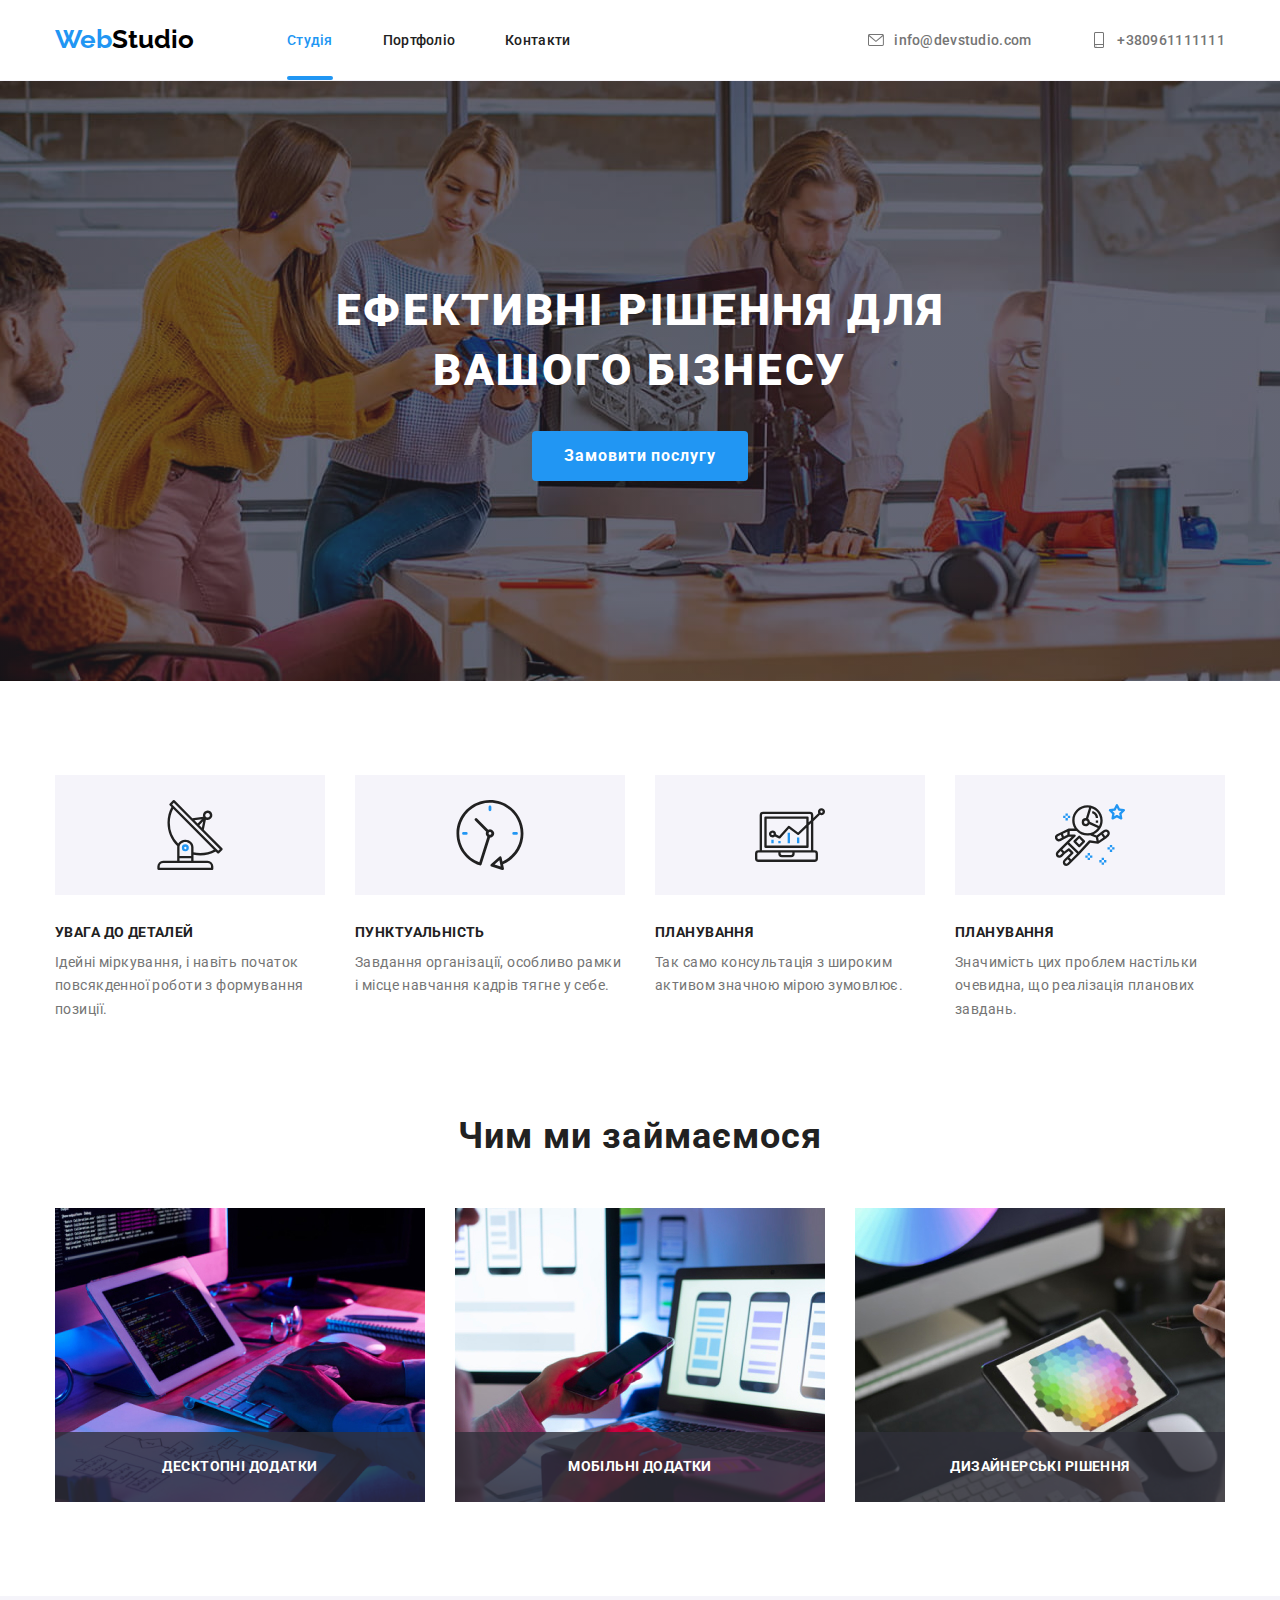
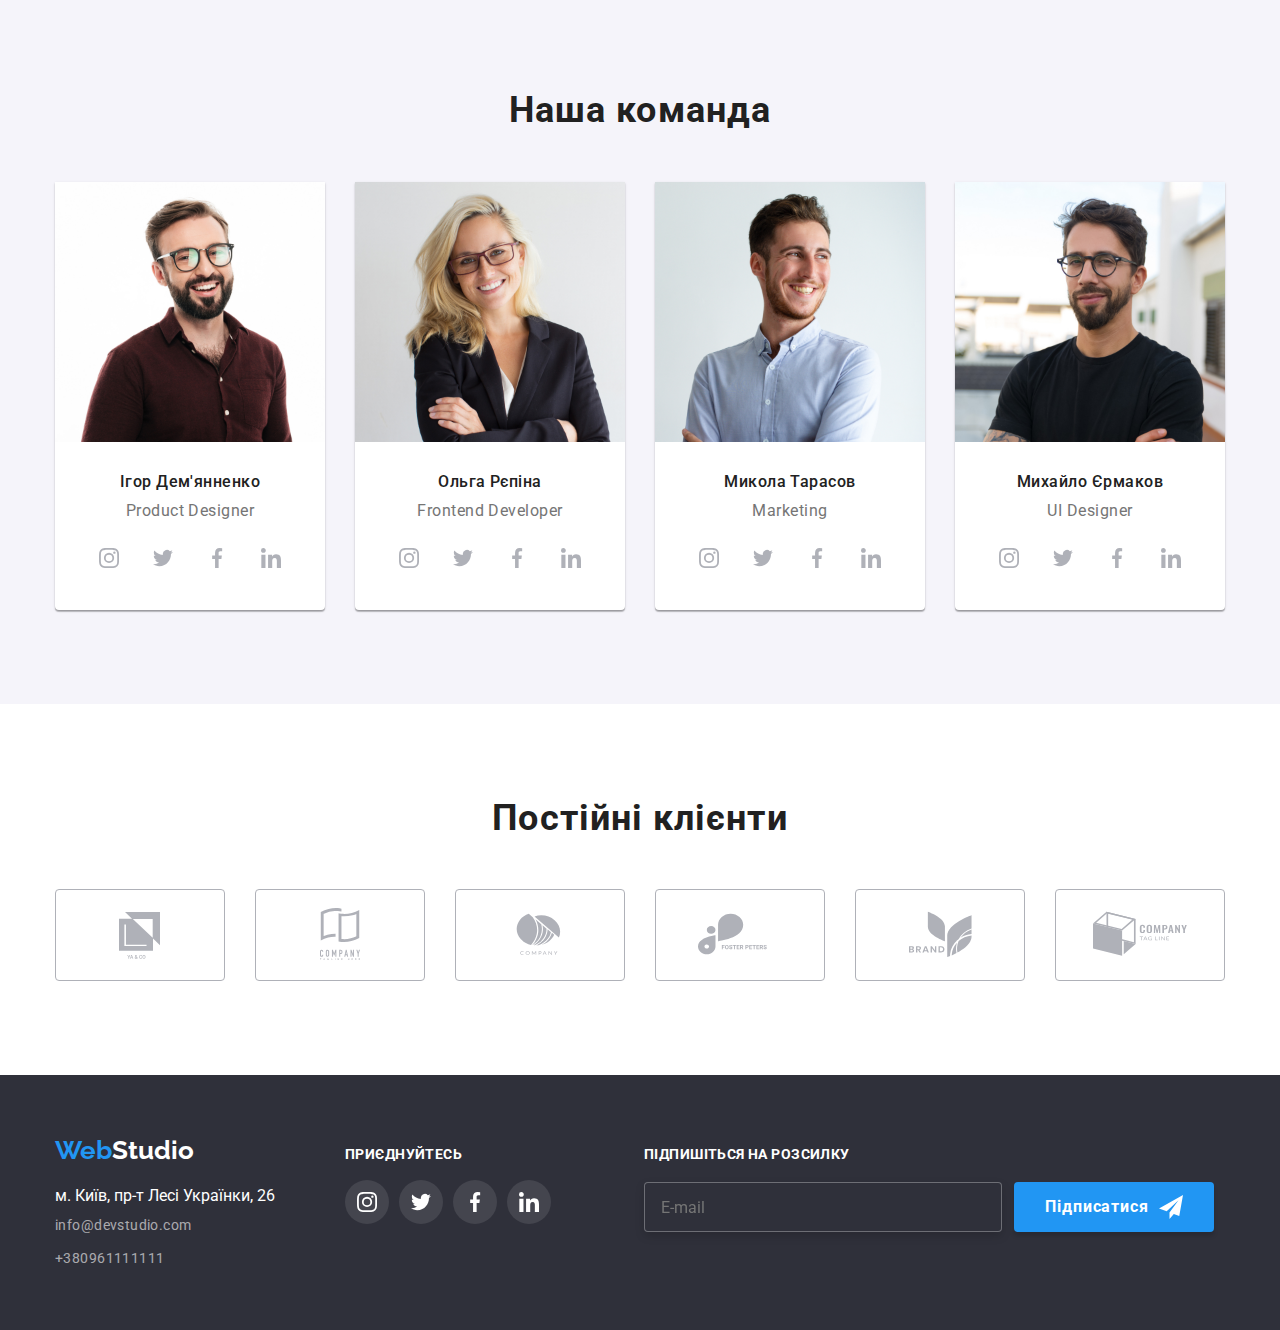
==== index.html @ 8b47fb63 "зкопійовано 06" ====
<!DOCTYPE html>
<html lang="uk">

<head>
  <meta charset="UTF-8" />
  <meta http-equiv="X-UA-Compatible" content="IE=edge" />
  <meta name="viewport" content="width=device-width, initial-scale=1.0" />
  <title>WebStudio</title>
  <link href="https://fonts.googleapis.com/css2?family=Raleway:wght@700&family=Roboto:wght@400;500;700;900&display=swap"
    rel="stylesheet" />
  <link rel="stylesheet"
    href="https://cdnjs.cloudflare.com/ajax/libs/modern-normalize/1.1.0/modern-normalize.min.css" />
  <link rel="stylesheet" href="./css/styles.css" />
</head>

<body>
  <header class="header-border">
    <div class="container header-flex">
      <a class="logo" href="./index.html" lang="en"><span class="logo-web">Web</span>Studio</a>
      <nav class="header-flex">
        <ul class="main-nav-list main-nav-flex">
          <li><a class="nav-link selected-link" href="./index.html">Студія</a></li>
          <li><a class="nav-link" href="./portfolio.html">Портфоліо</a></li>
          <li><a class="nav-link" href="#">Контакти</a></li>
        </ul>
      </nav>
      <ul class="adress-list main-nav-flex">
        <li class="nav-icon">
          <a class="address-link" href="mailto:info@devstudio.com">
            <svg class="address-link-icon-style">
              <use href="./images/icons.svg#icon-mail"></use>
            </svg>
            info@devstudio.com</a>
        </li>
        <li class="nav-icon">
          <a class="address-link" href="tel:+380961111111">
            <svg class="address-link-icon-style">
              <use href="./images/icons.svg#icon-tel"></use>
            </svg>
            +380961111111</a>
        </li>
      </ul>
    </div>
  </header>
  <main>
    <!--hero section-->
    <section class="hero-style">
      <div class="container">
        <h1 class="hero-text">Ефективні рішення для вашого бізнесу</h1>
        <button data-modal-open class="hero-batton" type="button">Замовити послугу</button>
        <div class="backdrop is-hidden" data-modal>
          <div class="modal">
            <button class="modal-close-btn" type="button" data-modal-close>
              <svg class="modal-close-btn-style">
                <use href="./images/icons.svg#close-btn"></use>
              </svg>
            </button>
            <form class="modal-form">
              <label class="modal-title">Залиште свої дані, ми вам передзвонимо</label>

              <label for="name" class="person-name lable-font-stile">Ім'я</label>
              <div class="text-area person-name-field">
                <svg class="icon-name">
                  <use href="./images/icons.svg#icon-person" width="18" height="18"></use>
                </svg>
                <input class="input-field" type="text" name="name" id="name">
              </div>

              <label for="tel" class="person-tel lable-font-stile">Телефон</label>
              <div class="text-area person-tel-field">
                <svg class="icon-tel ">
                  <use href="./images/icons.svg#icon-phone" width="18" height="18"></use>
                </svg>
                <input class="input-field" type="tel" name="tel" id="tel">
              </div>

              <label for="email" class="person-email lable-font-stile">Пошта</label>
              <div class="text-area person-mail-field">
                <svg class="icon-mail">
                  <use href="./images/icons.svg#icon-mail" width="18" height="18"></use>
                </svg>
                <input class="input-field" type="email" name="email" id="email">
              </div>
              <label for="comment" class="person-comment lable-font-stile">Коментар</label>

              <textarea class="coment-text-field" rows="6" name="comment" id="comment"
                placeholder="Введіть текст"></textarea>

              <input id="checkbox" class="chekbox-input visually-hidden" type="checkbox" name="checkbox">
              <label for="checkbox" class="chekbox-lable">Погоджуюся з розсилкою та приймаю <a href="#"
                  class="chekbox-lable-text">Умови договору</a></label>

                  <button class="modal-send-button">Відправити</button>
            </form>

          </div>
        </div>
      </div>
    </section>

    <!--features-->
    <section class="features-section">
      <div class="container">
        <ul class="features-list">
          <li class="list-retreat">
            <div class="features-icon">
              <svg class="feature-icon-style">
                <use href="./images/icons.svg#icon-antenna"></use>
              </svg>
            </div>
            <h3 class="feature-h3-style">УВАГА ДО ДЕТАЛЕЙ</h3>
            <p class="feature-p-style">
              Ідейні міркування, i навіть початок повсякденної роботи з
              формування позиції.
            </p>
          </li>
          <li class="list-retreat">
            <div class="features-icon">
              <svg class="feature-icon-style">
                <use href="./images/icons.svg#icon-clock"></use>
              </svg>
            </div>
            <h3 class="feature-h3-style">ПУНКТУАЛЬНІСТЬ</h3>
            <p class="feature-p-style">
              Завдання організації, особливо рамки i місце навчання кадрів тягне у себе.
            </p>
          </li>
          <li class="list-retreat">
            <div class="features-icon">
              <svg class="feature-icon-style">
                <use href="./images/icons.svg#icon-computer"></use>
              </svg>
            </div>
            <h3 class="feature-h3-style">ПЛАНУВАННЯ</h3>
            <p class="feature-p-style">
              Так само консультація з широким активом значною мірою зумовлює.
            </p>
          </li>
          <li class="list-retreat">
            <div class="features-icon">
              <svg class="feature-icon-style">
                <use href="./images/icons.svg#icon-astronaut"></use>
              </svg>
            </div>
            <h3 class="feature-h3-style">ПЛАНУВАННЯ</h3>
            <p class="feature-p-style">
              Значимість цих проблем настільки очевидна, що реалізація планових
              завдань.
            </p>
          </li>
        </ul>
      </div>
    </section>

    <!--What do we do-->
    <section class="wdwd-retreat">
      <div class="container">
        <h2 class="index-h2-style ">Чим ми займаємося</h2>
        <ul class="wdwd-list">
          <li>
            <div class="wdwd-position">
              <img src="./images/box1.jpg" width="370" alt="написання коду" />
              <p class="wdwd-description">десктопні додатки</p>
            </div>
          </li>
          <li>
            <div class="wdwd-position">
              <img class="wdwd-position" src="./images/box2.jpg" width="370" alt="моделювання додатків" />
              <p class="wdwd-description">мобільні додатки</p>
            </div>
          </li>
          <li>
            <div class="wdwd-position">
              <img class="wdwd-position" src="./images/box3.jpg" width="370" alt="створення дизайну" />
              <p class="wdwd-description">дизайнерські рішення</p>
            </div>
          </li>
        </ul>
      </div>
    </section>

    <!--Our team-->
    <section class="our-team-retreat our-team-background">
      <div class="container">
        <h2 class="index-h2-style">Наша команда</h2>
        <ul class="our-team-flex">
          <li class="our-team-card">
            <img src="./images/igdem.jpg" width="270" alt="на фото Ігор Дем'янненко - product designer" />
            <div class="team-card-text">
              <h3 class="our-team-h3-style">Ігор Дем'янненко</h3>
              <p class="our-team-p-style">Product Designer</p>
              <ul class="social-list">
                <li><a class="social-link" href="#">
                    <svg class="social-icon">
                      <use href="./images/icons.svg#icon-instagram"></use>
                    </svg></a></li>
                <li><a class="social-link" href="#">
                    <svg class="social-icon">
                      <use href="./images/icons.svg#icon-twitter"></use>
                    </svg></a></li>
                <li><a class="social-link" href="#">
                    <svg class="social-icon">
                      <use href="./images/icons.svg#icon-facebook"></use>
                    </svg></a></li>
                <li><a class="social-link" href="#">
                    <svg class="social-icon">
                      <use href="./images/icons.svg#icon-linkedin"></use>
                    </svg></a></li>
              </ul>

            </div>
          </li>
          <li class="our-team-card">
            <img src="./images/olrep.jpg" width="270" alt="на фото Ольга Рєпіна - frontend developer" />
            <div class="team-card-text">
              <h3 class="our-team-h3-style">Ольга Рєпіна</h3>
              <p class="our-team-p-style">Frontend Developer</p>
              <ul class="social-list">
                <li><a class="social-link" href="#">
                    <svg class="social-icon">
                      <use href="./images/icons.svg#icon-instagram"></use>
                    </svg></a></li>
                <li><a class="social-link" href="#">
                    <svg class="social-icon">
                      <use href="./images/icons.svg#icon-twitter"></use>
                    </svg></a></li>
                <li><a class="social-link" href="#">
                    <svg class="social-icon">
                      <use href="./images/icons.svg#icon-facebook"></use>
                    </svg></a></li>
                <li><a class="social-link" href="#">
                    <svg class="social-icon">
                      <use href="./images/icons.svg#icon-linkedin"></use>
                    </svg></a></li>
              </ul>

            </div>
          </li>
          <li class="our-team-card">
            <img src="./images/miktar.jpg" width="270" alt="на фото Микола Тарасов - marketing" />
            <div class="team-card-text">
              <h3 class="our-team-h3-style">Микола Тарасов</h3>
              <p class="our-team-p-style">Marketing</p>
              <ul class="social-list">
                <li><a class="social-link" href="#">
                    <svg class="social-icon">
                      <use href="./images/icons.svg#icon-instagram"></use>
                    </svg></a></li>
                <li><a class="social-link" href="#">
                    <svg class="social-icon">
                      <use href="./images/icons.svg#icon-twitter"></use>
                    </svg></a></li>
                <li><a class="social-link" href="#">
                    <svg class="social-icon">
                      <use href="./images/icons.svg#icon-facebook"></use>
                    </svg></a></li>
                <li><a class="social-link" href="#">
                    <svg class="social-icon">
                      <use href="./images/icons.svg#icon-linkedin"></use>
                    </svg></a></li>
              </ul>

            </div>
          </li>
          <li class="our-team-card">
            <img src="./images/mihjer.jpg" width="270" alt="на фото Михайло Єрмаков - UI designer" />
            <div class="team-card-text">
              <h3 class="our-team-h3-style">Михайло Єрмаков</h3>
              <p class="our-team-p-style">UI Designer</p>
              <ul class="social-list">
                <li><a class="social-link" href="#">
                    <svg class="social-icon">
                      <use href="./images/icons.svg#icon-instagram"></use>
                    </svg></a></li>
                <li><a class="social-link" href="#">
                    <svg class="social-icon">
                      <use href="./images/icons.svg#icon-twitter"></use>
                    </svg></a></li>
                <li><a class="social-link" href="#">
                    <svg class="social-icon">
                      <use href="./images/icons.svg#icon-facebook"></use>
                    </svg></a></li>
                <li><a class="social-link" href="#">
                    <svg class="social-icon">
                      <use href="./images/icons.svg#icon-linkedin"></use>
                    </svg></a></li>
              </ul>

            </div>
          </li>
        </ul>
      </div>
    </section>

    <!--regular customers-->
    <section class="customers-padding">

      <div class="container ">
        <h2 class="index-h2-style">Постійні клієнти</h2>
        <ul class="customers-list">
          <li class="customers-list-ithem">
            <a class="customer-link" href="#">
              <svg class="customer-logo">
                <use href="./images/icons.svg#icon-company-6" width="106" height="60"></use>
              </svg>
            </a>
          </li>
          <li class="customers-list-ithem">
            <a class="customer-link" href="#">
              <svg class="customer-logo">
                <use href="./images/icons.svg#icon-company-5" width="106" height="60"></use>
              </svg>

            </a>
          </li>
          <li class="customers-list-ithem">
            <a class="customer-link" href="#">
              <svg class="customer-logo">
                <use href="./images/icons.svg#icon-company-4" width="106" height="60"></use>
              </svg>

            </a>
          </li>
          <li class="customers-list-ithem customed">
            <a class="customer-link" href="#">
              <svg class="customer-logo">
                <use href="./images/icons.svg#icon-company-3" width="106" height="60"></use>
              </svg>

            </a>
          </li>
          <li class="customers-list-ithem">
            <a class="customer-link" href="#">
              <svg class="customer-logo">
                <use href="./images/icons.svg#icon-company-2" width="106" height="60"></use>
              </svg>

            </a>
          </li>
          <li class="customers-list-ithem">
            <a class="customer-link" href="#">
              <svg class="customer-logo">
                <use href="./images/icons.svg#icon-company-1" width="106" height="60"></use>
              </svg>

            </a>
          </li>
        </ul>
      </div>

    </section>
  </main>
  <footer class="footer-fon">
    <div class="container footer-flex">
      <div class="footer-contact-info">
        <a class="footer-logo" href="./index.html" lang="en"><span class="logo-web">Web</span>Studio</a>
        <address class="footer-address-style footer-address-color">
          <p>м. Київ, пр-т Лесі Українки, 26</p>
          <ul class="footer-margin">
            <li>
              <a class="address-link-footer" href="mailto:info@devstudio.com">info@devstudio.com</a>
            </li>
            <li class="footer-margin">
              <a class="address-link-footer" href="tel:+380961111111">+380961111111</a>
            </li>
          </ul>
        </address>
      </div>
      <div class="footer-icons-list">
        <b class="footer-b-style">приєднуйтесь</b>
        <ul class="social-list">
          <li><a class="footer-social-link" href="#">
              <svg class="footer-social-icon">
                <use href="./images/icons.svg#icon-instagram"></use>
              </svg></a></li>
          <li><a class="footer-social-link" href="#">
              <svg class="footer-social-icon">
                <use href="./images/icons.svg#icon-twitter"></use>
              </svg></a></li>
          <li><a class="footer-social-link" href="#">
              <svg class="footer-social-icon">
                <use href="./images/icons.svg#icon-facebook"></use>
              </svg></a></li>
          <li><a class="footer-social-link" href="#">
              <svg class="footer-social-icon">
                <use href="./images/icons.svg#icon-linkedin"></use>
              </svg></a></li>
        </ul>
      </div>
      <form class="js-speaker-form form-flex" name="subscribe_form" autocomplete="on" novalidate>
        <div class="subsribe-form">
          <label for="subscribe-form" class="subscribe-lable">Підпишіться на розсилку</label>
          <input id="subscribe-form" class="input-form-style" type="email" name="email" placeholder="E-mail" />
        </div>
        <button class="subsribe-button" type="submit">
          Підписатися
          <svg class="subscribe-icon">
            <use href="./images/icons.svg#icon-send" width="24" height="24"></use>
          </svg></button>
      </form>
    </div>
  </footer>
  <script src="./js/modal.js"></script>
  <!--
    <script>
  (() => {
      document
        .querySelector('.js-speaker-form')
        .addEventListener('submit', e => {
          e.preventDefault();

          new FormData(e.currentTarget).forEach((value, name) =>
            console.log(`${name}: ${value}`),
          );
        });
    })();
  </script>
-->
</body>

</html>
---- css/styles.css ----
:root {
  --address-color: #757575;
  --black-color: #000;
  --blue-batton-hover: #0783e7;
  --card-border: #eeeeee;
  --customers-border: #afb1b8;
  --main-font-color: #212121;
  --main-blue-color: #2196f3;
  --nav-border: #ececec;
  --section-dark-bg: #2f303a;
  --section-light-bg: #f5f4fa;
  --text-color: #757575;
  --white-color: #fff;
}

body {
  font-family: 'Roboto', sans-serif;
  background-color: var(--white-color);
  color: var(--text-color);
}

a {
  font-style: normal;
  color: var(--main-font-color);
  text-decoration: none;
}

a:hover {
  color: var(--main-blue-color);
}

a:focus {
  color: var(--main-blue-color);
}

ul {
  list-style: none;
  padding-left: 0;
  padding-inline-start: 0;
}

img {
  display: block;
}

h1,
h2,
h3,
h4,
p,
ul,
li {
  margin: 0;
}

.header-border {
  border-bottom: 1px solid var(--section-light-bg);
}

.container {
  width: 1200px;
  padding: 0 15px;
  margin: 0 auto;
}

.index-h2-style {
  display: flex;
  font-weight: 700;
  font-size: 36px;
  line-height: 1.16;
  letter-spacing: 0.03em;
  color: var(--main-font-color);
  justify-content: center;
}

.header-flex {
  display: flex;
  justify-content: center;
  align-items: center;
}

/*navigation*/

.main-nav-flex {
  display: flex;
  align-items: center;
}

.main-nav-list {
  gap: 50px;
}

.logo {
  display: block;
  font-family: 'Raleway';
  font-weight: 700;
  font-size: 26px;
  line-height: 1.2;
  color: var(--black-color);
  margin-right: 93px;
}

.logo:hover {
  color: var(--black-color);
}

.logo:focus {
  color: var(--black-color);
}

.logo-web {
  font-family: 'Raleway';
  font-weight: 700;
  font-size: 26px;
  line-height: 1.2;
  color: var(--main-blue-color);
}

.nav-link {
  display: block;
  font-weight: 500;
  font-size: 14px;
  line-height: 1.15;
  letter-spacing: 0.02em;
  padding-top: 32px;
  color: var(--main-font-color);
  transition: color 250ms cubic-bezier(0.4, 0, 0.2, 1);
}

.nav-link::after {
  display: block;
  opacity: 0;
  width: 100%;
  height: 4px;
  background-color: var(--main-blue-color);
  margin-top: 28px;
  content: '';
  transition: opacity 250ms cubic-bezier(0.4, 0, 0.2, 1);
  border-radius: 2px;
}

/*.nav-link:hover::after {
  opacity: 1;
  transition: opacity 250ms cubic-bezier(0.4, 0, 0.2, 1);
}*/

.address-link-icon-style {
  fill: var(--text-color);
  width: 16px;
  height: 16px;
  margin: auto 10px;
  transition: fill 250ms cubic-bezier(0.4, 0, 0.2, 1);
}

.nav-icon {
  align-items: center;
  justify-content: center;
}

.address-link {
  display: flex;
  font-weight: 500;
  font-size: 14px;
  line-height: 1.15;
  letter-spacing: 0.02em;
  color: var(--address-color);
  transition: color 250ms cubic-bezier(0.4, 0, 0.2, 1);
}

.adress-list {
  gap: 50px;
  margin-left: auto;
}

.address-link:hover {
  color: var(--main-blue-color);

}

.address-link:hover::after {
  color: var(--address-color);
}

.address-link:hover .address-link-icon-style {
  fill: var(--main-blue-color);
}

.address-link:focus .address-link-icon-style {
  fill: var(--main-blue-color);
}

.address-link:focus {
  color: var(--main-blue-color);
}

.selected-link {
  color: var(--main-blue-color);
}

.selected-link::after {
  display: block;
  opacity: 1;
  width: 100%;
  height: 4px;
  background-color: var(--main-blue-color);
  margin-top: 28px;
  content: '';
  border-radius: 2px;
}

/*hero-section*/

.hero-style {
  display: flex;
  max-width: 1600px;
  background-color: var(--section-dark-bg);
  background-image: linear-gradient(rgba(47, 48, 58, 0.4),
      rgba(47, 48, 58, 0.4)),
    url(../images/hero.jpg);
  padding: 200px 0;
  background-repeat: no-repeat;
  background-position: 50% 50%;
  text-align: center;
  margin: 0 auto;
  justify-content: center;
  align-items: center;
}

.hero-text {
  font-weight: 900;
  font-size: 44px;
  line-height: 1.36;
  letter-spacing: 0.06em;
  text-transform: uppercase;
  margin: 0 auto;
  margin-bottom: 30px;
  max-width: 696px;
  color: var(--white-color);
}

.hero-batton {
  cursor: pointer;
  font-weight: 700;
  font-size: 16px;
  line-height: 1.87;
  letter-spacing: 0.06em;
  color: var(--white-color);
  background-color: var(--main-blue-color);
  padding: 10px 32px;
  border-radius: 4px;
  border: none;
  transition: background-color 250ms cubic-bezier(0.4, 0, 0.2, 1);
}

.hero-batton:hover {
  background-color: var(--blue-batton-hover);

}

.hero-batton:focus {
  background-color: var(--blue-batton-hover);
}

/* Modal */

.backdrop {
  position: fixed;
  top: 0;
  left: 0;
  width: 100%;
  height: 100%;
  z-index: 2;
  background-color: rgba(0, 0, 0, 0.5);
  transition:
    opacity 250ms cubic-bezier(0.4, 0, 0.2, 1),
    visibility 250ms cubic-bezier(0.4, 0, 0.2, 1);
}

.backdrop.is-hidden {
  visibility: hidden;
  opacity: 0;
  pointer-events: none;
}

.modal {
  position: absolute;
  width: 528px;
  height: 581px;
  left: 50%;
  top: 50%;
  transform: translate(-50%, -50%);
  background-color: var(--white-color);
  box-shadow:
    0px 1px 3px rgba(0, 0, 0, 0.12),
    0px 1px 1px rgba(0, 0, 0, 0.14),
    0px 2px 1px rgba(0, 0, 0, 0.2);
  border-radius: 4px;

}

.modal-close-btn {
  position: fixed;
  display: flex;
  align-items: center;
  justify-content: center;
  top: 10px;
  right: 10px;
  width: 30px;
  height: 30px;
  z-index: 3;
  border: 1px solid rgba(0, 0, 0, 0.1);
  border-radius: 50%;
  background-color: var(--white-color);
}

.modal-close-btn-style {
  width: 18px;
  height: 18px;
  background-color: var(--white-color);
  cursor: pointer;
  transition: fill 250ms cubic-bezier(0.4, 0, 0.2, 1);
}

.modal-close-btn-style:hover {
  fill: var(--blue-batton-hover);
}

.modal-form {
  display: flex;
  flex-direction: column;
  align-items: flex-start;
  padding-top: 40px;
  padding-left: 40px;
  padding-right: 40px;
  padding-bottom: 40px;

}

.modal-title {
  font-weight: 700;
  font-size: 20px;
  line-height: 1.15;
  margin-left: auto;
  margin-right: auto;
  letter-spacing: 0.03em;
  color: var(--black-color);
}

.person-name {
  margin-top: 12px;
}

.person-name-field {
  position: relative;
}

.person-name-field:focus-within .icon-name {
  fill: var(--main-blue-color);
}

.icon-name {
  position: absolute;
  margin-top: 11px;
  margin-left: 12px;
  width: 18px;
  height: 18px;
}

.person-tel {
  margin-top: 10px;
}

.icon-tel {
  position: absolute;
  margin-top: 11px;
  margin-left: 12px;
  width: 18px;
  height: 18px;
}

.person-tel-field {
  position: relative;
}

.input-field {
  width: 448px;
  height: 40px;
  padding-left: 40px;
  border: 1px solid rgba(33, 33, 33, 0.2);
  border-radius: 4px;
}

.input-field:focus {
  outline: none;
  border-color: var(--main-blue-color);
}

.coment-text-field:focus {
  outline: none;
  border-color: var(--main-blue-color);
}

.person-tel-field:focus-within .icon-tel {
  fill: var(--main-blue-color);
}

.coment-text-field {
  width: 448px;
  height: 120px;
  resize: none;
  border: 1px solid rgba(33, 33, 33, 0.2);
  border-radius: 4px;
  font-weight: 400;
  font-size: 12px;
  line-height: 1.16;
  letter-spacing: 0.01em;
  color: var(--black-color);
  padding: 16px 12px;
}

.person-email {
  margin-top: 10px;
}

.icon-mail {
  position: absolute;
  margin-top: 11px;
  margin-left: 12px;
  width: 18px;
  height: 18px;
}
.person-mail-field {
  position: relative;
}
.person-mail-field:focus-within .icon-mail {
  fill: var(--main-blue-color);
}
.person-comment {
  margin-top: 10px;
}
.chekbox-input {
  appearance: none;
}
.chekbox-lable {
  position: relative;
  margin-top: 20px;
  padding-left: 23px;
  margin-bottom: 30px;
  cursor: pointer;

}

.chekbox-lable::before {
  position: absolute;
  top: 0;
  left: 0;
  width: 16px;
  height: 15px;
  border: 1px solid var(--customers-border);
  border-radius: 2px;
  content: '';
}

.chekbox-lable::after {
  position: absolute;
  top: 0;
  left: 0;
  width: 16px;
  height: 15px;
  background-image: url("../images/icon-check.svg");
 
  content: '';
  opacity: 0;
  transition: opacity 250ms cubic-bezier(0.4, 0, 0.2, 1);
}

.chekbox-input:checked+.chekbox-lable::after {
  opacity: 1;

}

.chekbox-input:focus+.chekbox-lable::before  {
  position: absolute;
    top: 0;
    left: 0;
    width: 16px;
    height: 15px;
    border: 1px solid var(--main-blue-color);
    border-radius: 2px;
    content: '';
}


.visually-hidden {
  position: absolute;
  white-space: nowrap;
  height: 1px;
  width: 1px;
  overflow: hidden;
  border: 0;
  padding: 0;
  clip: rect(0 0 0 0);
  clip-path: inset(50%);
  margin: -1px;
}


.lable-font-stile {
  font-weight: 400;
  font-size: 12px;
  line-height: 1.16;
  letter-spacing: 0.01em;
  color: var(--address-color);
  margin-bottom: 4px;
}

.chekbox-lable-text {
  text-decoration-line: underline;
  color: var(--main-blue-color);
}

.modal-send-button {
  width: 200px;
  height: 50px;
  left: 700px;
  top: 712px;
  margin-left: 124px;
  margin-right: 124px;
  border: none;
  background: var(--main-blue-color);
  box-shadow: 0px 4px 4px rgba(0, 0, 0, 0.15);
  border-radius: 4px;
  cursor: pointer;

  font-weight: 700;
  font-size: 16px;
  line-height: 1.88px;

  display: flex;
  align-items: center;
  justify-content: center;
  text-align: center;
  letter-spacing: 0.06em;
  transition: background-color 250ms cubic-bezier(0.4, 0, 0.2, 1);
  color: var(--white-color);
}

.modal-send-button:hover {
  background-color: var(--blue-batton-hover);
}


/*features-section*/

.features-icon {
  display: flex;
  width: 270px;
  height: 120px;
  background-color: var(--section-light-bg);
  margin-bottom: 30px;
  justify-content: center;
  align-items: center;
}

.feature-icon-style {
  width: 70px;
  height: 70px;
}

.features-section {
  padding: 94px 0;
}

.feature-h3-style {
  font-weight: 700;
  font-size: 14px;
  line-height: 1.14;
  letter-spacing: 0.03em;
  text-transform: uppercase;
  color: var(--main-font-color);
  margin-bottom: 10px;
}

.feature-p-style {
  font-weight: 400;
  font-size: 14px;
  line-height: 1.7;
  letter-spacing: 0.03em;
}

.features-container {
  display: flex;
  width: 1170px;
  padding: 94px 0 94px 0;
  margin: 0 auto;
  justify-content: center;
}

.features-list {
  display: flex;
  gap: 30px;
  justify-content: center;
}

.list-retreat {
  width: 270px;
}

/*_________________________What do we do*/
.wdwd-retreat {
  padding-bottom: 94px;
}

.wdwd-list {
  display: flex;
  margin-top: 50px;
  gap: 30px;
  justify-content: center;
}

.wdwd-position {
  position: relative;
}

.wdwd-description {
  position: absolute;
  z-index: 1;
  height: 70px;
  bottom: 0%;
  left: 0;
  width: 370px;
  background: rgba(47, 48, 58, 0.8);
  padding-top: 27px;
  padding-bottom: 27px;

  color: var(--white-color);
  transition: transform 250ms cubic-bezier(0.4, 0, 0.2, 1);
  text-align: center;
  font-weight: 700;
  font-size: 14px;
  line-height: 1.14;
  letter-spacing: 0.03em;
  text-transform: uppercase;
}

/*_____________________________our team*/
.our-team-retreat {
  padding: 94px 0;
}

.our-team-background {
  background-color: var(--section-light-bg);
  margin: 0 auto;
}

.our-team-container {
  width: 1200px;
  padding: 94px 15px;
  margin: auto;
  text-align: center;
  justify-content: center;
}

.our-team-flex {
  display: flex;
  gap: 30px;
  margin-top: 50px;
  justify-content: center;
}

.our-team-card {
  background-color: var(--white-color);
  text-align: center;
  box-shadow: 0px 1px 3px rgba(0, 0, 0, 0.12), 0px 1px 1px rgba(0, 0, 0, 0.14),
    0px 2px 1px rgba(0, 0, 0, 0.2);
  border-radius: 0px 0px 4px 4px;
}

.team-card-text {
  padding: 30px 0;
}

.our-team-h3-style {
  font-weight: 500;
  font-size: 16px;
  line-height: 1.19;
  letter-spacing: 0.03em;
  color: var(--main-font-color);
  margin-bottom: 10px;
}

.our-team-p-style {
  font-weight: 400;
  font-size: 16px;
  line-height: 1.19;
  letter-spacing: 0.03em;
  letter-spacing: 0.03em;
}

.social-list {
  display: flex;
  justify-content: center;
  gap: 10px;
  margin-top: 16px;
}

.social-link {
  width: 44px;
  height: 44px;
  display: flex;
  align-items: center;
  justify-content: center;
  background-color: var(--white-color);
  border-radius: 50%;
  transition:
    background-color 250ms cubic-bezier(0.4, 0, 0.2, 1);
}

.social-link:hover {
  background-color: var(--main-blue-color);
}

.social-link:focus {
  background-color: var(--main-blue-color);
  outline: none;
}

.social-link:hover .social-icon {
  fill: var(--white-color);
}

.social-link:focus .social-icon {
  fill: var(--white-color);
  outline: none;
}

.social-icon {
  width: 20px;
  height: 20px;
  fill: var(--customers-border);
  transition: fill 250ms cubic-bezier(0.4, 0, 0.2, 1);
}

/*regular-customers*/
.customers-padding {
  padding-top: 94px;
  padding-bottom: 94px;
}

.customers-list {
  display: flex;
  justify-content: center;
  gap: 30px;
  margin-top: 50px;
}

.customer-link {
  width: 170px;
  height: 92px;
  display: flex;
  align-items: center;
  justify-content: center;
  border: 1px solid var(--customers-border);
  border-radius: 4px;
  transition:
    border-color 250ms cubic-bezier(0.4, 0, 0.2, 1);
}

.customer-logo {
  width: 106px;
  height: 60px;
  fill: var(--customers-border);
  transition:
    fill 250ms cubic-bezier(0.4, 0, 0.2, 1);
}

.customer-link:hover {
  border-color: var(--main-blue-color);
}

.customer-link:hover .customer-logo {
  fill: var(--main-blue-color);
}

.customer-link:focus {
  border-color: var(--main-blue-color);
  outline: none;
}

.customer-link:focus .customer-logo {
  fill: var(--main-blue-color);
}

/*__________________________________________________footer*/

.footer-fon {
  background-color: var(--section-dark-bg);
  padding-top: 60px;
  padding-bottom: 60px;
}

.footer-address {
  display: flex;
}

.footer-logo {
  font-family: 'Raleway';
  font-weight: 700;
  font-size: 26px;
  line-height: 1.2;
  color: var(--white-color);
}

.footer-logo:hover {
  color: var(--white-color);

}

.footer-logo:focus {
  color: var(--white-color);
  outline: none;
}

.address-link-footer {
  font-weight: 400;
  font-size: 14px;
  line-height: 1.7;
  letter-spacing: 0.03em;
  color: rgba(255, 255, 255, 0.6);
  transition: color 250ms cubic-bezier(0.4, 0, 0.2, 1);
}

.address-link-footer:hover {
  color: var(--main-blue-color);

}

.footer-address-style {
  margin-top: 20px;
}

.footer-address-color {
  font-style: normal;
  color: var(--white-color);
}

.footer-margin {
  margin-top: 9px;
}

.footer-flex {
  display: flex;
  align-items: baseline;
}

.footer-icons-list {
  margin-left: 70px;
}

.footer-b-style {
  font-weight: 700;
  font-size: 14px;
  line-height: 1.14;
  letter-spacing: 0.03em;
  text-transform: uppercase;
  color: var(--white-color);
  margin-bottom: 20px;
}

.footer-social-link {
  width: 44px;
  height: 44px;
  display: flex;
  align-items: center;
  justify-content: center;
  background-color: rgba(255, 255, 255, 0.1);
  border-radius: 50%;
  transition:
    background-color 250ms cubic-bezier(0.4, 0, 0.2, 1);
}

.footer-social-icon {
  width: 20px;
  height: 20px;
  fill: var(--white-color);
}

.footer-social-link:hover {
  background-color: var(--main-blue-color);
}

.footer-social-link:focus {
  background-color: var(--main-blue-color);
  outline: none;
}

.footer-social-link:hover .social-icon {
  fill: var(--white-color);
}

.footer-social-link:focus .social-icon {
  fill: var(--white-color);
  outline: none;
}

.subsribe-form {
  display: flex;
  flex-direction: column;
  justify-content: center;
}

.subscribe-lable {
  font-weight: 700;
  font-size: 14px;
  line-height: 16px;
  letter-spacing: 0.03em;
  text-transform: uppercase;
  margin-right: 12px;
  margin-bottom: 20px;
  color: var(--white-color);
}

.form-flex {
  display: flex;
  width: 570px;
  height: 86px;
  margin-left: 93px;
  align-items: flex-end;
}

.input-form-style {
  width: 358px;
  height: 50px;
  border-radius: 4px;
  padding-left: 16px;
  background: var(--section-dark-bg);
  border: 1px solid rgba(255, 255, 255, 0.3);
  filter: drop-shadow(0px 4px 4px rgba(0, 0, 0, 0.15));
  color: rgba(255, 255, 255, 0.6);
}

.subscribe-icon {
  width: 24px;
  height: 24px;
  margin-left: 10px;
}

.subscribe-text {
  padding-bottom: 20px;
}

.subsribe-button {
  display: flex;
  justify-content: center;
  align-items: center;
  width: 200px;
  height: 50px;
  font-weight: 700;
  font-size: 16px;
  line-height: 1.88px;

  letter-spacing: 0.06em;
  cursor: pointer;

  margin-left: 12px;
  background-color: var(--main-blue-color);
  box-shadow: 0px 4px 4px rgba(0, 0, 0, 0.15);
  border-radius: 4px;
  border: none;
  color: var(--white-color);
  fill: var(--white-color);
  transition: background-color 250ms cubic-bezier(0.4, 0, 0.2, 1);
}

.subsribe-button:hover {
  background-color: var(--blue-batton-hover);
}

/*_______________________________________page-portfolio*/
.portfolio-section {
  padding-top: 94px;
  padding-bottom: 94px;
}

.portfolio-container {
  width: 1171px;
  margin: 94px auto;
}

.filter-list-flex {
  display: flex;
  justify-content: center;
  gap: 8px;
}

.button-style {
  font-weight: 500;
  font-size: 16px;
  line-height: 1.62;
  letter-spacing: 0.03em;
  border-radius: 4px;
  padding: 6px 22px;
  border: 0;
  background-color: var(--section-light-bg);
  transition:
    background-color 250ms cubic-bezier(0.4, 0, 0.2, 1),
    box-shadow 250ms cubic-bezier(0.4, 0, 0.2, 1),
    fill 250ms cubic-bezier(0.4, 0, 0.2, 1);
}

.button-style:hover {
  color: var(--white-color);
  background-color: var(--main-blue-color);
  box-shadow:
    0px 3px 1px rgba(0, 0, 0, 0.1),
    0px 1px 2px rgba(0, 0, 0, 0.08),
    0px 2px 2px rgba(0, 0, 0, 0.12);

}

.button-style:focus {
  color: var(--white-color);
  background-color: var(--main-blue-color);
  box-shadow:
    0px 3px 1px rgba(0, 0, 0, 0.1),
    0px 1px 2px rgba(0, 0, 0, 0.08),
    0px 2px 2px rgba(0, 0, 0, 0.12);
  outline: none;
}

.curent-filter {
  color: var(--white-color);
  background-color: var(--main-blue-color);
}

.curent-filter:hover {
  box-shadow: none;
}

.curent-filter:focus {
  box-shadow: none;
  outline: none;
}

.h3-portfolio {
  font-weight: 700;
  font-size: 18px;
  line-height: 2;
  letter-spacing: 0.06em;
  color: var(--main-font-color);

}

.p-portfolio {
  font-size: 16px;
  line-height: 1.87;
  letter-spacing: 0.03em;
  color: var(--address-color);
  margin-top: 4px;
}

.portfolio-card-flex {
  display: flex;
  flex-wrap: wrap;
  margin-top: 50px;
  gap: 30px;
}

.portfolio-card {
  width: 370px;
  background-color: var(--white-color);
  transition: box-shadow 250ms cubic-bezier(0.4, 0, 0.2, 1);
}

.portfolio-card-img-size {
  width: 100%;
}

.card-shadow {
  transition: box-shadow 250ms cubic-bezier(0.4, 0, 0.2, 1);
}

.card-shadow:hover {
  box-shadow:
    2px 3px 1px rgba(0, 0, 0, 0.1),
    -2px 3px 2px rgba(0, 0, 0, 0.08),
    0px 3px 2px rgba(0, 0, 0, 0.12);
}

.card-shadow:focus {
  box-shadow:
    0px 3px 1px rgba(0, 0, 0, 0.1),
    0px 1px 2px rgba(0, 0, 0, 0.08),
    0px 2px 2px rgba(0, 0, 0, 0.12);
  outline: none;
}

.card-description {
  background-color: var(--white-color);
  padding: 24px 20px;
  border-left: 1px solid var(--card-border);
  border-right: 1px solid var(--card-border);
  border-bottom: 1px solid var(--card-border);
}

.porfolio-description {
  position: relative;
  overflow: hidden;
}

.site-description {
  position: absolute;
  z-index: 0;
  height: 100%;
  top: 0;
  left: 0;
  width: 370px;
  background-color: rgba(33, 150, 243, 0.9);
  padding: 63px 24px;
  transform: translateY(100%);
  color: var(--white-color);
  font-size: 18px;
  line-height: 1.56;
  letter-spacing: 0.03em;
  transition: transform 250ms cubic-bezier(0.4, 0, 0.2, 1);
}

.portfolio-card:focus .site-description {
  transform: translateY(0);
}

.portfolio-card:hover .site-description {
  transform: translateY(0);
}

.portfolio-card:hover {
  box-shadow:
    0px 3px 1px rgba(0, 0, 0, 0.1),
    0px 1px 2px rgba(0, 0, 0, 0.08),
    0px 2px 2px rgba(0, 0, 0, 0.12);
}

.portfolio-card:focus {
  box-shadow:
    0px 3px 1px rgba(0, 0, 0, 0.1),
    0px 1px 2px rgba(0, 0, 0, 0.08),
    0px 2px 2px rgba(0, 0, 0, 0.12);
}
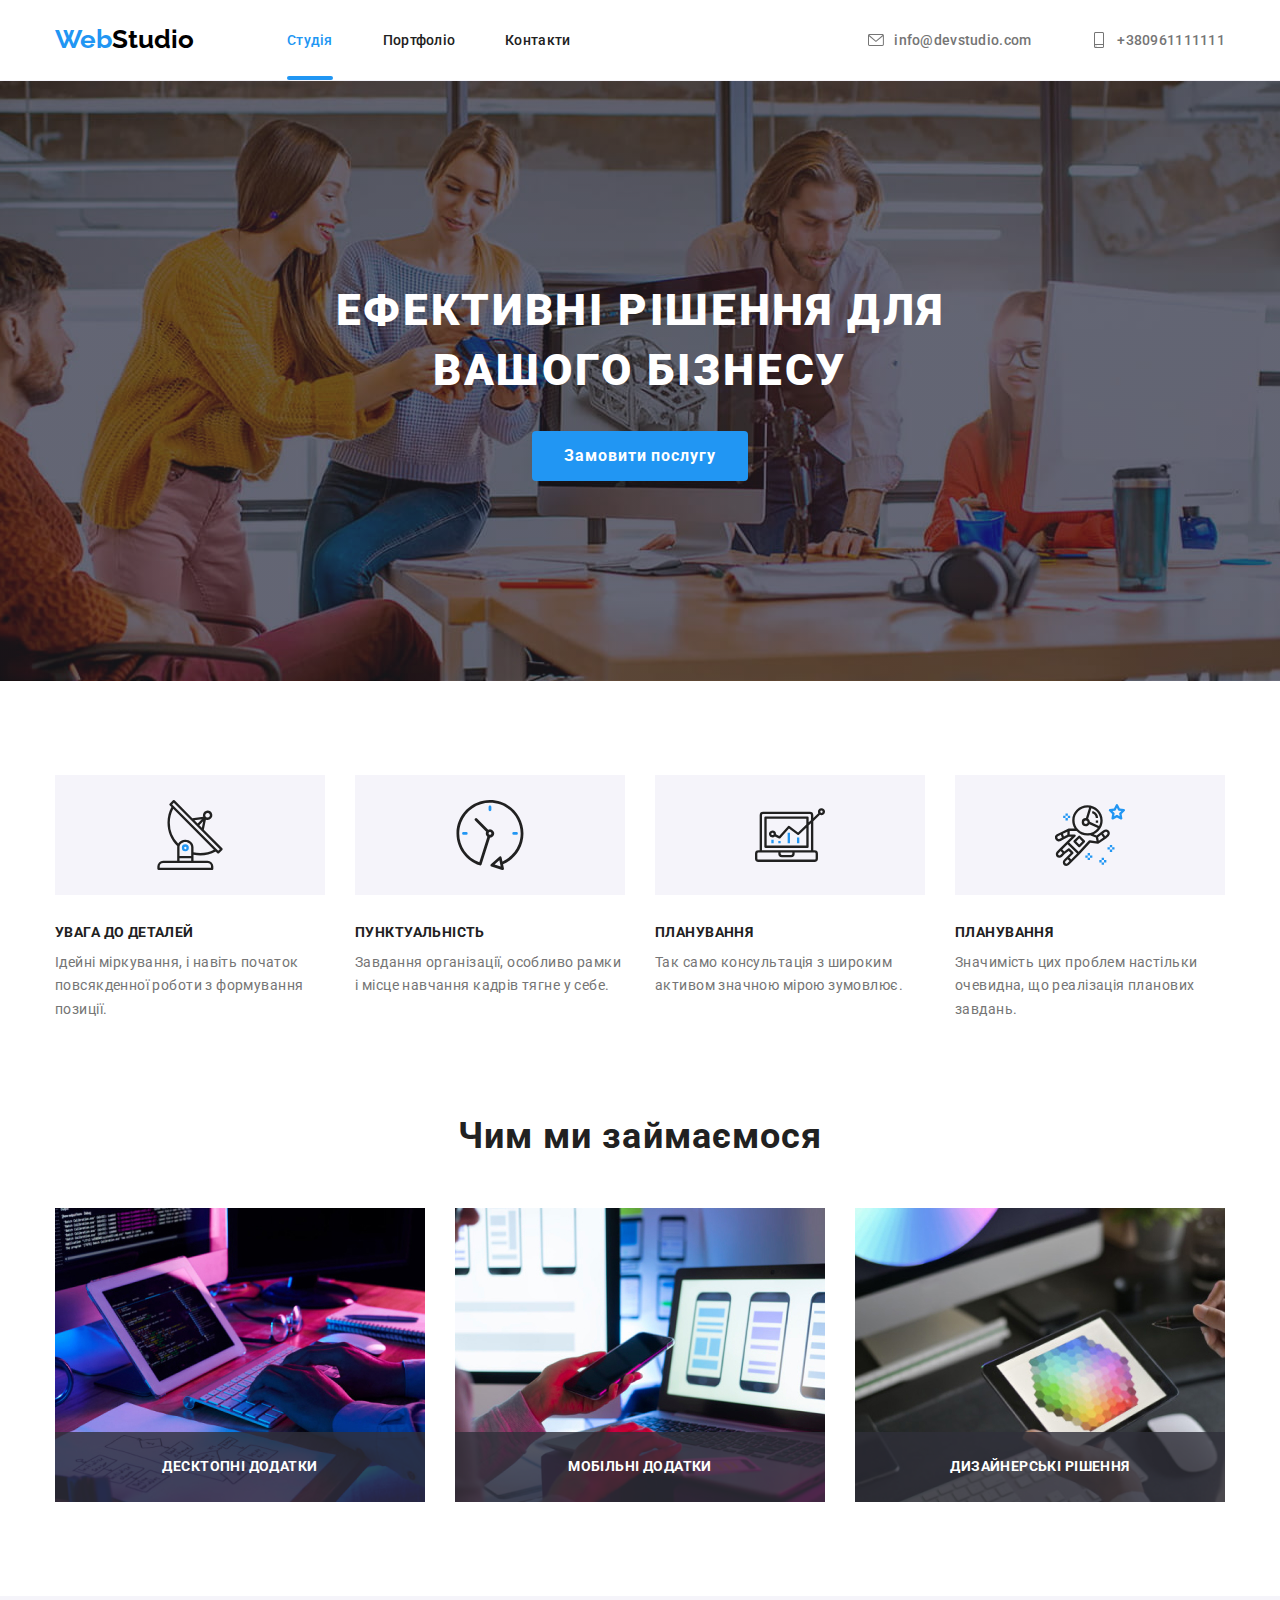
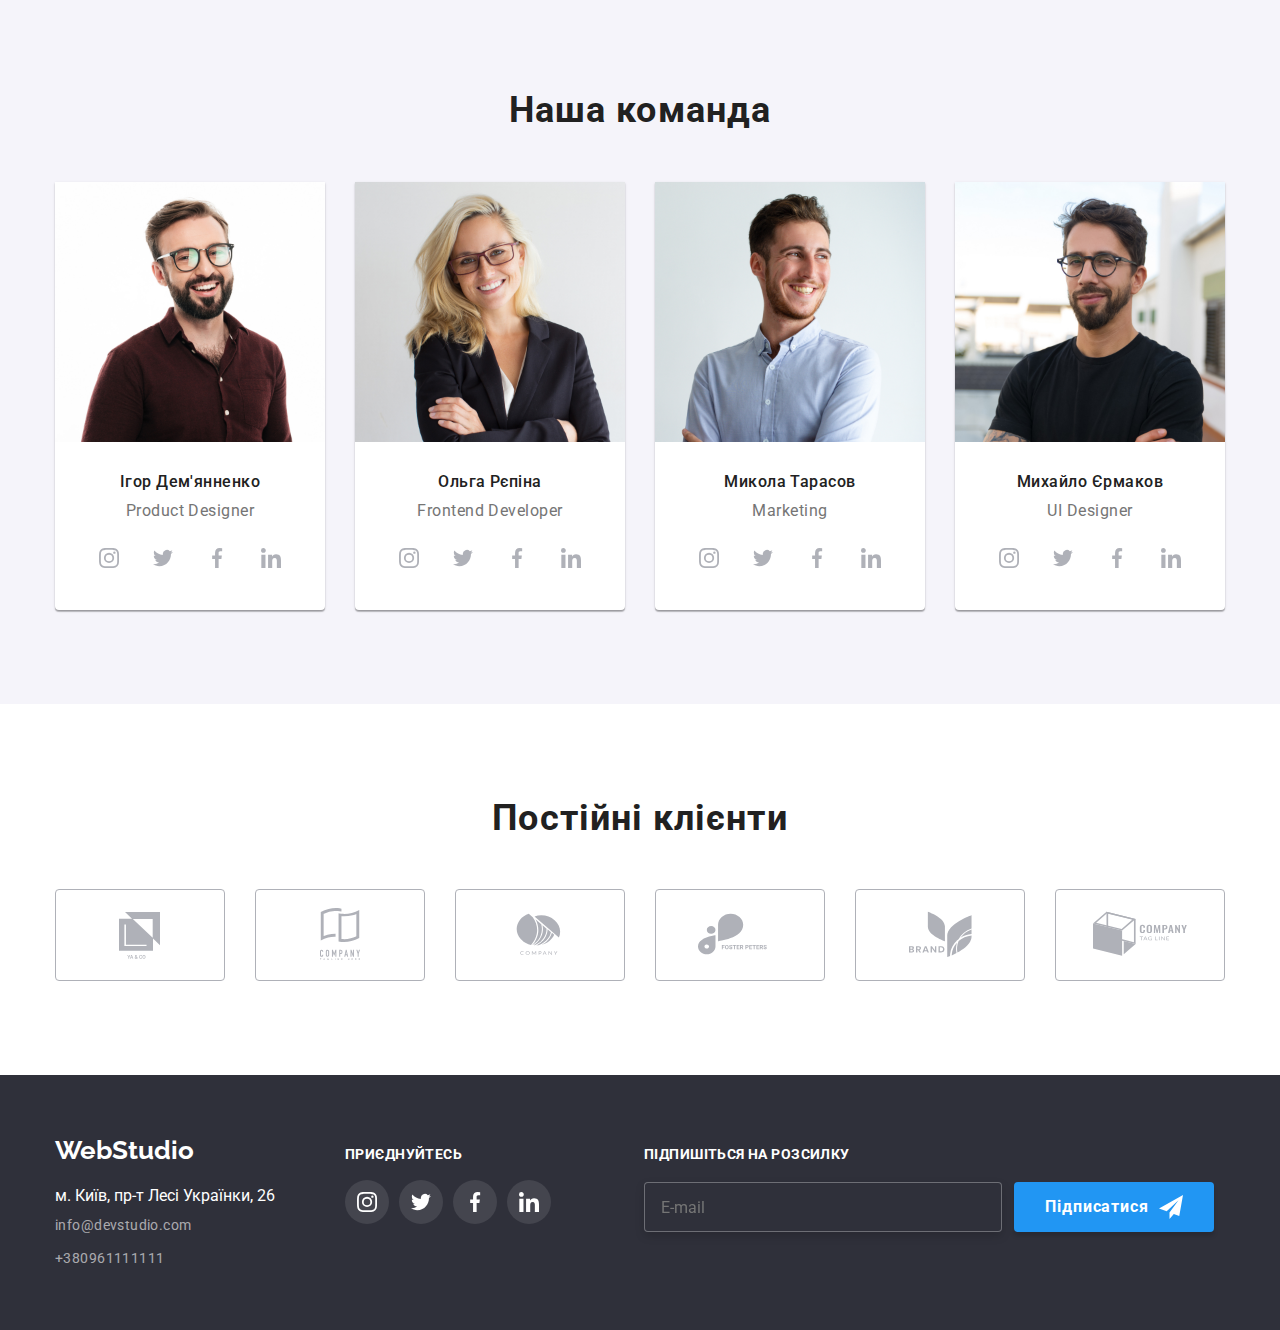
==== commit b865f3c1: "BEM header" ====
--- a/index.html
+++ b/index.html
@@ -15,26 +15,27 @@
 
 <body>
   <header class="header-border">
-    <div class="container header-flex">
-      <a class="logo" href="./index.html" lang="en"><span class="logo-web">Web</span>Studio</a>
-      <nav class="header-flex">
-        <ul class="main-nav-list main-nav-flex">
-          <li><a class="nav-link selected-link" href="./index.html">Студія</a></li>
-          <li><a class="nav-link" href="./portfolio.html">Портфоліо</a></li>
-          <li><a class="nav-link" href="#">Контакти</a></li>
+    <div class="container header">
+      <a class="header__logo" href="./index.html" lang="en"><span class="header__logo--web">Web</span>Studio</a>
+      <nav class="header">
+        <ul class="header-list header-list__gap">
+          <li><a class="header-list__ithem header__list--selection" href="./index.html">Студія</a></li>
+          <li><a class="header-list__ithem" href="./portfolio.html">Портфоліо</a></li>
+          <li><a class="header-list__ithem" href="#">Контакти</a></li>
+          
         </ul>
       </nav>
-      <ul class="adress-list main-nav-flex">
-        <li class="nav-icon">
+      <ul class="adress-list header">
+        <li class="adress-list__ithem ">
           <a class="address-link" href="mailto:info@devstudio.com">
-            <svg class="address-link-icon-style">
+            <svg class="address-link__icon">
               <use href="./images/icons.svg#icon-mail"></use>
             </svg>
             info@devstudio.com</a>
         </li>
-        <li class="nav-icon">
+        <li class="adress-list__ithem">
           <a class="address-link" href="tel:+380961111111">
-            <svg class="address-link-icon-style">
+            <svg class="address-link__icon">
               <use href="./images/icons.svg#icon-tel"></use>
             </svg>
             +380961111111</a>
--- a/css/styles.css
+++ b/css/styles.css
@@ -73,7 +73,7 @@
   justify-content: center;
 }
 
-.header-flex {
+.header {
   display: flex;
   justify-content: center;
   align-items: center;
@@ -81,16 +81,16 @@
 
 /*navigation*/
 
-.main-nav-flex {
+.header-list {
   display: flex;
   align-items: center;
 }
 
-.main-nav-list {
+.header-list__gap {
   gap: 50px;
 }
 
-.logo {
+.header__logo {
   display: block;
   font-family: 'Raleway';
   font-weight: 700;
@@ -100,15 +100,15 @@
   margin-right: 93px;
 }
 
-.logo:hover {
+.header__logo:hover {
   color: var(--black-color);
 }
 
-.logo:focus {
+.header__logo:focus {
   color: var(--black-color);
 }
 
-.logo-web {
+.header__logo--web {
   font-family: 'Raleway';
   font-weight: 700;
   font-size: 26px;
@@ -116,7 +116,7 @@
   color: var(--main-blue-color);
 }
 
-.nav-link {
+.header-list__ithem/*nav-link*/ {
   display: block;
   font-weight: 500;
   font-size: 14px;
@@ -127,7 +127,7 @@
   transition: color 250ms cubic-bezier(0.4, 0, 0.2, 1);
 }
 
-.nav-link::after {
+.header-list__ithem::after/*nav-link::after*/ {
   display: block;
   opacity: 0;
   width: 100%;
@@ -139,65 +139,16 @@
   border-radius: 2px;
 }
 
-/*.nav-link:hover::after {
+/*.header-list__ithem:hover::after {
   opacity: 1;
   transition: opacity 250ms cubic-bezier(0.4, 0, 0.2, 1);
 }*/
 
-.address-link-icon-style {
-  fill: var(--text-color);
-  width: 16px;
-  height: 16px;
-  margin: auto 10px;
-  transition: fill 250ms cubic-bezier(0.4, 0, 0.2, 1);
-}
-
-.nav-icon {
-  align-items: center;
-  justify-content: center;
-}
-
-.address-link {
-  display: flex;
-  font-weight: 500;
-  font-size: 14px;
-  line-height: 1.15;
-  letter-spacing: 0.02em;
-  color: var(--address-color);
-  transition: color 250ms cubic-bezier(0.4, 0, 0.2, 1);
-}
-
-.adress-list {
-  gap: 50px;
-  margin-left: auto;
-}
-
-.address-link:hover {
+.header__list--selection {         /*selected-link*/  
   color: var(--main-blue-color);
-
-}
-
-.address-link:hover::after {
-  color: var(--address-color);
-}
-
-.address-link:hover .address-link-icon-style {
-  fill: var(--main-blue-color);
-}
-
-.address-link:focus .address-link-icon-style {
-  fill: var(--main-blue-color);
-}
-
-.address-link:focus {
-  color: var(--main-blue-color);
-}
-
-.selected-link {
-  color: var(--main-blue-color);
-}
-
-.selected-link::after {
+}
+
+.header__list--selection::after{     /*selected-link::after*/  
   display: block;
   opacity: 1;
   width: 100%;
@@ -207,6 +158,57 @@
   content: '';
   border-radius: 2px;
 }
+
+
+.address-link__icon {
+  fill: var(--text-color);
+  width: 16px;
+  height: 16px;
+  margin: auto 10px;
+  transition: fill 250ms cubic-bezier(0.4, 0, 0.2, 1);
+}
+
+.adress-list__ithem{
+  align-items: center;
+  justify-content: center;
+}
+
+.address-link {
+  display: flex;
+  font-weight: 500;
+  font-size: 14px;
+  line-height: 1.15;
+  letter-spacing: 0.02em;
+  color: var(--address-color);
+  transition: color 250ms cubic-bezier(0.4, 0, 0.2, 1);
+}
+
+.adress-list {
+  gap: 50px;
+  margin-left: auto;
+}
+
+.address-link:hover {
+  color: var(--main-blue-color);
+
+}
+
+.address-link:hover::after {
+  color: var(--address-color);
+}
+
+.address-link:hover .address-link__icon {
+  fill: var(--main-blue-color);
+}
+
+.address-link:focus .address-link__icon {
+  fill: var(--main-blue-color);
+}
+
+.address-link:focus {
+  color: var(--main-blue-color);
+}
+
 
 /*hero-section*/
 
@@ -718,10 +720,12 @@
 
 .social-link:hover {
   background-color: var(--main-blue-color);
+  
 }
 
 .social-link:focus {
   background-color: var(--main-blue-color);
+  
   outline: none;
 }
 
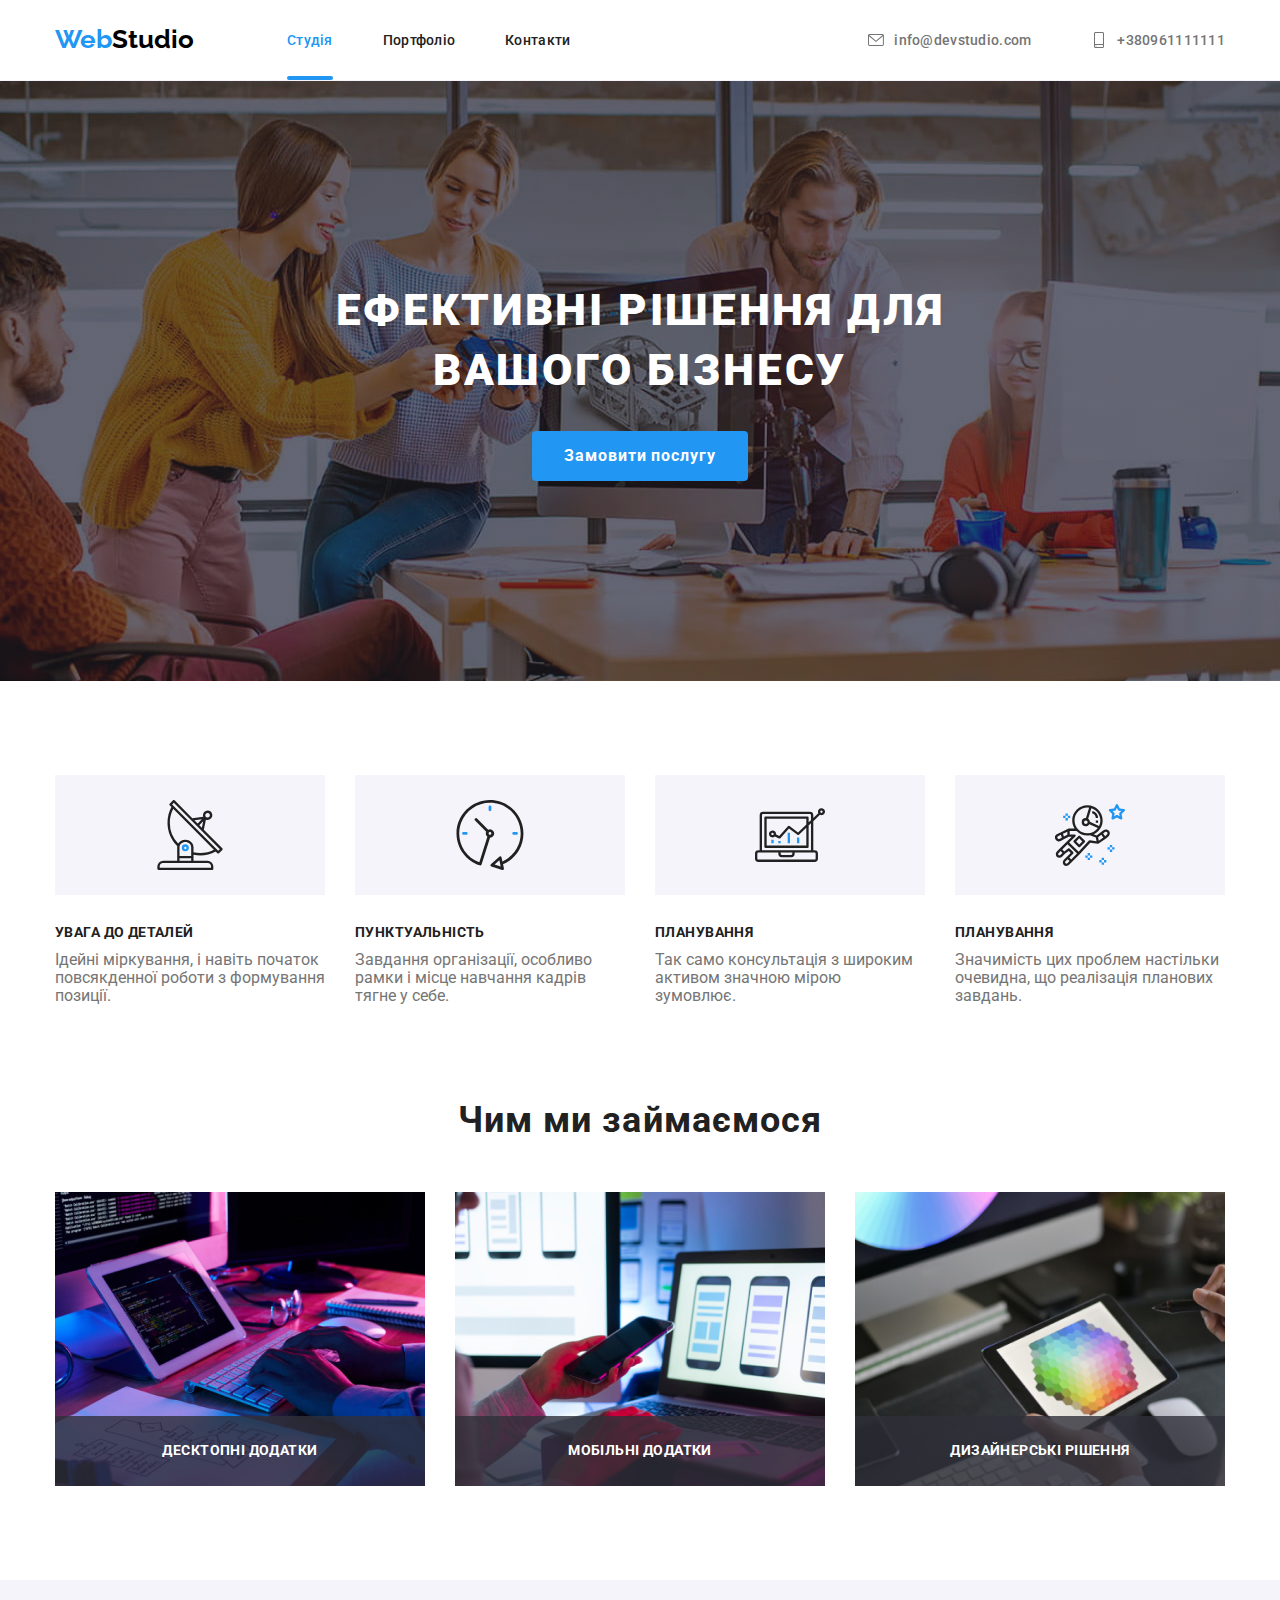
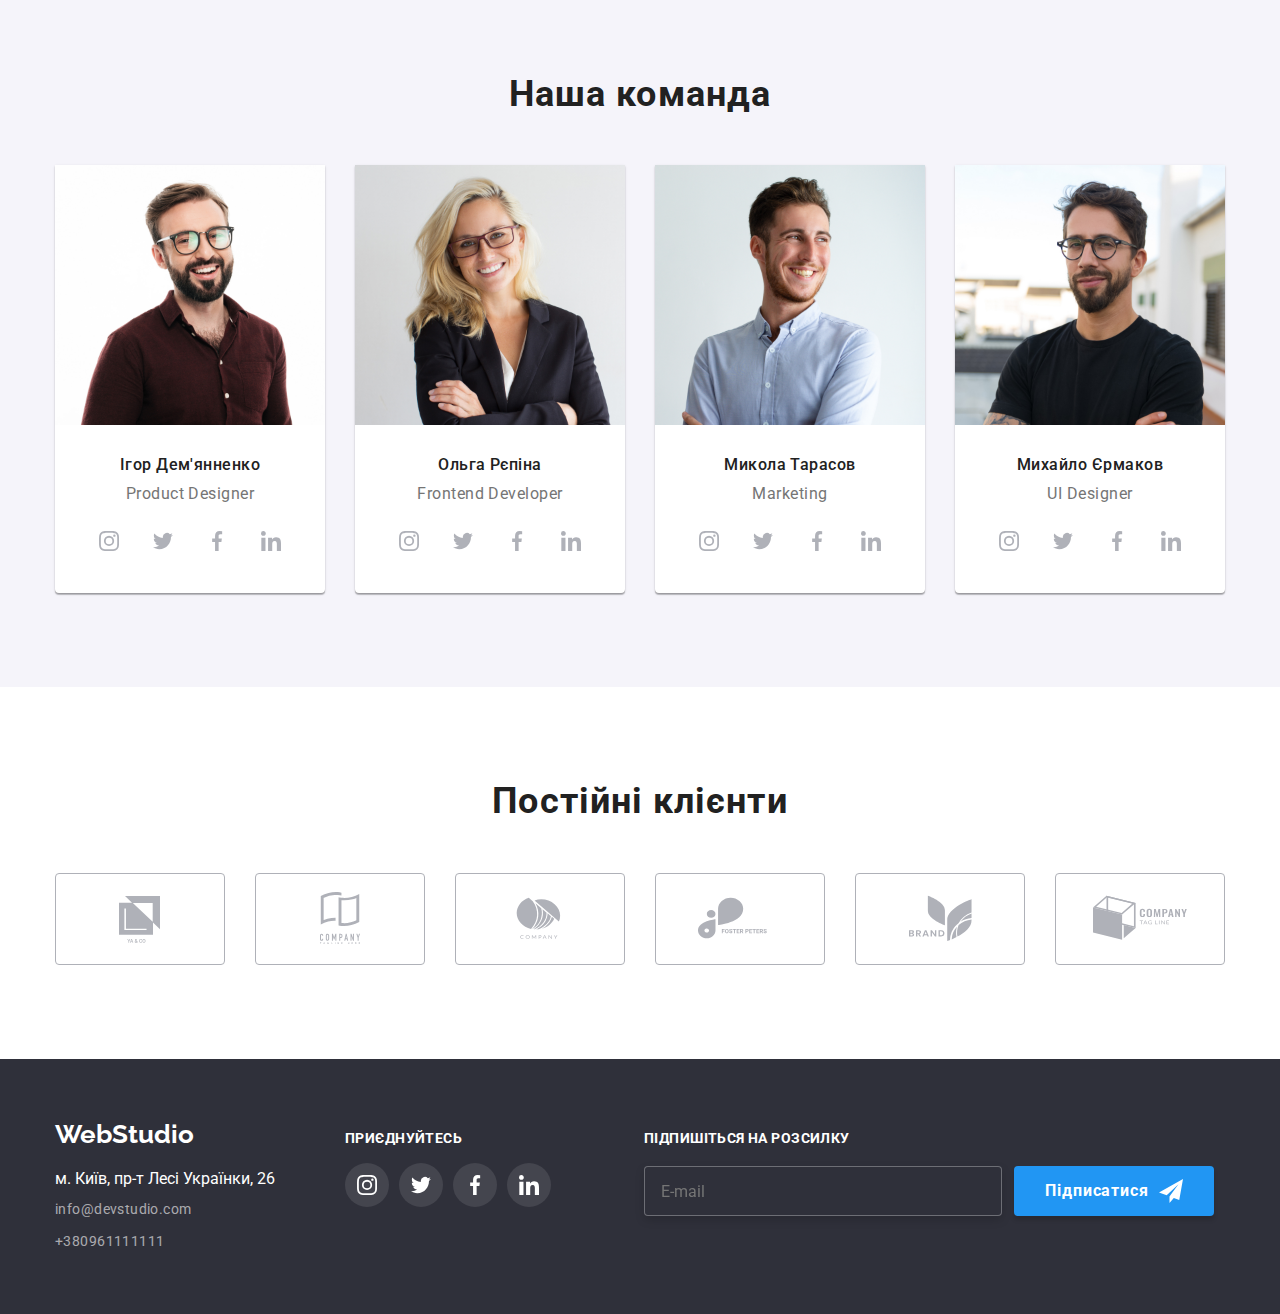
==== commit abef2d6c: "wdwd&our-team BEM" ====
--- a/index.html
+++ b/index.html
@@ -45,51 +45,51 @@
   </header>
   <main>
     <!--hero section-->
-    <section class="hero-style">
+    <section class="hero">
       <div class="container">
-        <h1 class="hero-text">Ефективні рішення для вашого бізнесу</h1>
-        <button data-modal-open class="hero-batton" type="button">Замовити послугу</button>
+        <h1 class="hero__text">Ефективні рішення для вашого бізнесу</h1>
+        <button data-modal-open class="hero__batton" type="button">Замовити послугу</button>
         <div class="backdrop is-hidden" data-modal>
           <div class="modal">
-            <button class="modal-close-btn" type="button" data-modal-close>
-              <svg class="modal-close-btn-style">
+            <button class="close-btn" type="button" data-modal-close>
+              <svg class="close-btn__modal">
                 <use href="./images/icons.svg#close-btn"></use>
               </svg>
             </button>
-            <form class="modal-form">
-              <label class="modal-title">Залиште свої дані, ми вам передзвонимо</label>
-
-              <label for="name" class="person-name lable-font-stile">Ім'я</label>
-              <div class="text-area person-name-field">
-                <svg class="icon-name">
+            <form class="modal__form">
+              <label class="modal__title">Залиште свої дані, ми вам передзвонимо</label>
+
+              <label for="name" class="modal__person-name modal__lable">Ім'я</label>
+              <div class="modal__name--action">
+                <svg class="modal__icon-person">
                   <use href="./images/icons.svg#icon-person" width="18" height="18"></use>
                 </svg>
-                <input class="input-field" type="text" name="name" id="name">
+                <input class="modal__input-field" type="text" name="name" id="name">
               </div>
 
-              <label for="tel" class="person-tel lable-font-stile">Телефон</label>
-              <div class="text-area person-tel-field">
-                <svg class="icon-tel ">
+              <label for="tel" class="modal__person-tel modal__lable">Телефон</label>
+              <div class="modal__tel--action">
+                <svg class="modal__icon-tel">
                   <use href="./images/icons.svg#icon-phone" width="18" height="18"></use>
                 </svg>
-                <input class="input-field" type="tel" name="tel" id="tel">
+                <input class="modal__input-field" type="tel" name="tel" id="tel">
               </div>
 
-              <label for="email" class="person-email lable-font-stile">Пошта</label>
-              <div class="text-area person-mail-field">
-                <svg class="icon-mail">
+              <label for="email" class="modal__person-email modal__lable">Пошта</label>
+              <div class="modal__mail--action">
+                <svg class="modal__icon-mail">
                   <use href="./images/icons.svg#icon-mail" width="18" height="18"></use>
                 </svg>
-                <input class="input-field" type="email" name="email" id="email">
+                <input class="modal__input-field" type="email" name="email" id="email">
               </div>
-              <label for="comment" class="person-comment lable-font-stile">Коментар</label>
+              <label for="comment" class="modal__person-comment modal__lable">Коментар</label>
 
               <textarea class="coment-text-field" rows="6" name="comment" id="comment"
                 placeholder="Введіть текст"></textarea>
 
-              <input id="checkbox" class="chekbox-input visually-hidden" type="checkbox" name="checkbox">
-              <label for="checkbox" class="chekbox-lable">Погоджуюся з розсилкою та приймаю <a href="#"
-                  class="chekbox-lable-text">Умови договору</a></label>
+              <input id="checkbox" class="modal__chekbox visually-hidden" type="checkbox" name="checkbox">
+              <label for="checkbox" class="modal__chekbox-lable">Погоджуюся з розсилкою та приймаю 
+                <a href="#" class="modal__chekbox-text">Умови договору</a></label>
 
                   <button class="modal-send-button">Відправити</button>
             </form>
@@ -100,51 +100,51 @@
     </section>
 
     <!--features-->
-    <section class="features-section">
+    <section class="features">
       <div class="container">
-        <ul class="features-list">
-          <li class="list-retreat">
-            <div class="features-icon">
-              <svg class="feature-icon-style">
+        <ul class="features__list">
+          <li class="features__list--retreat">
+            <div class="features__icon">
+              <svg class="feature__icon">
                 <use href="./images/icons.svg#icon-antenna"></use>
               </svg>
             </div>
-            <h3 class="feature-h3-style">УВАГА ДО ДЕТАЛЕЙ</h3>
-            <p class="feature-p-style">
+            <h3 class="feature__h3">УВАГА ДО ДЕТАЛЕЙ</h3>
+            <p class="feature__p">
               Ідейні міркування, i навіть початок повсякденної роботи з
               формування позиції.
             </p>
           </li>
-          <li class="list-retreat">
-            <div class="features-icon">
-              <svg class="feature-icon-style">
+          <li class="feature__list--retreat">
+            <div class="features__icon">
+              <svg class="feature__icon">
                 <use href="./images/icons.svg#icon-clock"></use>
               </svg>
             </div>
-            <h3 class="feature-h3-style">ПУНКТУАЛЬНІСТЬ</h3>
-            <p class="feature-p-style">
+            <h3 class="feature__h3">ПУНКТУАЛЬНІСТЬ</h3>
+            <p class="feature__p">
               Завдання організації, особливо рамки i місце навчання кадрів тягне у себе.
             </p>
           </li>
-          <li class="list-retreat">
-            <div class="features-icon">
-              <svg class="feature-icon-style">
+          <li class="feature__list--retreat">
+            <div class="features__icon">
+              <svg class="feature__icon">
                 <use href="./images/icons.svg#icon-computer"></use>
               </svg>
             </div>
-            <h3 class="feature-h3-style">ПЛАНУВАННЯ</h3>
-            <p class="feature-p-style">
+            <h3 class="feature__h3">ПЛАНУВАННЯ</h3>
+            <p class="feature__p">
               Так само консультація з широким активом значною мірою зумовлює.
             </p>
           </li>
-          <li class="list-retreat">
-            <div class="features-icon">
-              <svg class="feature-icon-style">
+          <li class="feature__list--retreat">
+            <div class="features__icon">
+              <svg class="feature__icon">
                 <use href="./images/icons.svg#icon-astronaut"></use>
               </svg>
             </div>
-            <h3 class="feature-h3-style">ПЛАНУВАННЯ</h3>
-            <p class="feature-p-style">
+            <h3 class="feature__h3">ПЛАНУВАННЯ</h3>
+            <p class="feature__p">
               Значимість цих проблем настільки очевидна, що реалізація планових
               завдань.
             </p>
@@ -154,26 +154,26 @@
     </section>
 
     <!--What do we do-->
-    <section class="wdwd-retreat">
+    <section class="padding-bottom">
       <div class="container">
-        <h2 class="index-h2-style ">Чим ми займаємося</h2>
-        <ul class="wdwd-list">
-          <li>
-            <div class="wdwd-position">
+        <h2 class="index-h2">Чим ми займаємося</h2>
+        <ul class="wdwd__list">
+          <li>
+            <div class="wdwd__position">
               <img src="./images/box1.jpg" width="370" alt="написання коду" />
-              <p class="wdwd-description">десктопні додатки</p>
-            </div>
-          </li>
-          <li>
-            <div class="wdwd-position">
-              <img class="wdwd-position" src="./images/box2.jpg" width="370" alt="моделювання додатків" />
-              <p class="wdwd-description">мобільні додатки</p>
-            </div>
-          </li>
-          <li>
-            <div class="wdwd-position">
-              <img class="wdwd-position" src="./images/box3.jpg" width="370" alt="створення дизайну" />
-              <p class="wdwd-description">дизайнерські рішення</p>
+              <p class="wdwd__description">десктопні додатки</p>
+            </div>
+          </li>
+          <li>
+            <div class="wdwd__position">
+              <img  src="./images/box2.jpg" width="370" alt="моделювання додатків" />
+              <p class="wdwd__description">мобільні додатки</p>
+            </div>
+          </li>
+          <li>
+            <div class="wdwd__position">
+              <img  src="./images/box3.jpg" width="370" alt="створення дизайну" />
+              <p class="wdwd__description">дизайнерські рішення</p>
             </div>
           </li>
         </ul>
@@ -181,108 +181,108 @@
     </section>
 
     <!--Our team-->
-    <section class="our-team-retreat our-team-background">
+    <section class="padding-bottom  our-team--background">
       <div class="container">
-        <h2 class="index-h2-style">Наша команда</h2>
-        <ul class="our-team-flex">
-          <li class="our-team-card">
+        <h2 class="index-h2">Наша команда</h2>
+        <ul class="our-team__list">
+          <li class="our-team__card">
             <img src="./images/igdem.jpg" width="270" alt="на фото Ігор Дем'янненко - product designer" />
-            <div class="team-card-text">
-              <h3 class="our-team-h3-style">Ігор Дем'янненко</h3>
-              <p class="our-team-p-style">Product Designer</p>
-              <ul class="social-list">
-                <li><a class="social-link" href="#">
-                    <svg class="social-icon">
+            <div class="our-team__description">
+              <h3 class="our-team__h3--style">Ігор Дем'янненко</h3>
+              <p class="our-team__p--style">Product Designer</p>
+              <ul class="social">
+                <li><a class="social__link" href="#">
+                    <svg class="social__icon">
                       <use href="./images/icons.svg#icon-instagram"></use>
                     </svg></a></li>
-                <li><a class="social-link" href="#">
-                    <svg class="social-icon">
+                <li><a class="social__link" href="#">
+                    <svg class="social__icon">
                       <use href="./images/icons.svg#icon-twitter"></use>
                     </svg></a></li>
-                <li><a class="social-link" href="#">
-                    <svg class="social-icon">
+                <li><a class="social__link" href="#">
+                    <svg class="social__icon">
                       <use href="./images/icons.svg#icon-facebook"></use>
                     </svg></a></li>
-                <li><a class="social-link" href="#">
-                    <svg class="social-icon">
+                <li><a class="social__link" href="#">
+                    <svg class="social__icon">
                       <use href="./images/icons.svg#icon-linkedin"></use>
                     </svg></a></li>
               </ul>
 
             </div>
           </li>
-          <li class="our-team-card">
+          <li class="our-team__card">
             <img src="./images/olrep.jpg" width="270" alt="на фото Ольга Рєпіна - frontend developer" />
-            <div class="team-card-text">
-              <h3 class="our-team-h3-style">Ольга Рєпіна</h3>
-              <p class="our-team-p-style">Frontend Developer</p>
-              <ul class="social-list">
-                <li><a class="social-link" href="#">
-                    <svg class="social-icon">
+            <div class="our-team__description">
+              <h3 class="our-team__h3--style">Ольга Рєпіна</h3>
+              <p class="our-team__p--style">Frontend Developer</p>
+              <ul class="social">
+                <li><a class="social__link" href="#">
+                    <svg class="social__icon">
                       <use href="./images/icons.svg#icon-instagram"></use>
                     </svg></a></li>
-                <li><a class="social-link" href="#">
-                    <svg class="social-icon">
+                <li><a class="social__link" href="#">
+                    <svg class="social__icon">
                       <use href="./images/icons.svg#icon-twitter"></use>
                     </svg></a></li>
-                <li><a class="social-link" href="#">
-                    <svg class="social-icon">
+                <li><a class="social__link" href="#">
+                    <svg class="social__icon">
                       <use href="./images/icons.svg#icon-facebook"></use>
                     </svg></a></li>
-                <li><a class="social-link" href="#">
-                    <svg class="social-icon">
+                <li><a class="social__link" href="#">
+                    <svg class="social__icon">
                       <use href="./images/icons.svg#icon-linkedin"></use>
                     </svg></a></li>
               </ul>
 
             </div>
           </li>
-          <li class="our-team-card">
+          <li class="our-team__card">
             <img src="./images/miktar.jpg" width="270" alt="на фото Микола Тарасов - marketing" />
-            <div class="team-card-text">
-              <h3 class="our-team-h3-style">Микола Тарасов</h3>
-              <p class="our-team-p-style">Marketing</p>
-              <ul class="social-list">
-                <li><a class="social-link" href="#">
-                    <svg class="social-icon">
+            <div class="our-team__description">
+              <h3 class="our-team__h3--style">Микола Тарасов</h3>
+              <p class="our-team__p--style">Marketing</p>
+              <ul class="social">
+                <li><a class="social__link" href="#">
+                    <svg class="social__icon">
                       <use href="./images/icons.svg#icon-instagram"></use>
                     </svg></a></li>
-                <li><a class="social-link" href="#">
-                    <svg class="social-icon">
+                <li><a class="social__link" href="#">
+                    <svg class="social__icon">
                       <use href="./images/icons.svg#icon-twitter"></use>
                     </svg></a></li>
-                <li><a class="social-link" href="#">
-                    <svg class="social-icon">
+                <li><a class="social__link" href="#">
+                    <svg class="social__icon">
                       <use href="./images/icons.svg#icon-facebook"></use>
                     </svg></a></li>
-                <li><a class="social-link" href="#">
-                    <svg class="social-icon">
+                <li><a class="social__link" href="#">
+                    <svg class="social__icon">
                       <use href="./images/icons.svg#icon-linkedin"></use>
                     </svg></a></li>
               </ul>
 
             </div>
           </li>
-          <li class="our-team-card">
+          <li class="our-team__card">
             <img src="./images/mihjer.jpg" width="270" alt="на фото Михайло Єрмаков - UI designer" />
-            <div class="team-card-text">
-              <h3 class="our-team-h3-style">Михайло Єрмаков</h3>
-              <p class="our-team-p-style">UI Designer</p>
-              <ul class="social-list">
-                <li><a class="social-link" href="#">
-                    <svg class="social-icon">
+            <div class="our-team__description">
+              <h3 class="our-team__h3--style">Михайло Єрмаков</h3>
+              <p class="our-team__p--style">UI Designer</p>
+              <ul class="social">
+                <li><a class="social__link" href="#">
+                    <svg class="social__icon">
                       <use href="./images/icons.svg#icon-instagram"></use>
                     </svg></a></li>
-                <li><a class="social-link" href="#">
-                    <svg class="social-icon">
+                <li><a class="social__link" href="#">
+                    <svg class="social__icon">
                       <use href="./images/icons.svg#icon-twitter"></use>
                     </svg></a></li>
-                <li><a class="social-link" href="#">
-                    <svg class="social-icon">
+                <li><a class="social__link" href="#">
+                    <svg class="social__icon">
                       <use href="./images/icons.svg#icon-facebook"></use>
                     </svg></a></li>
-                <li><a class="social-link" href="#">
-                    <svg class="social-icon">
+                <li><a class="social__link" href="#">
+                    <svg class="social__icon">
                       <use href="./images/icons.svg#icon-linkedin"></use>
                     </svg></a></li>
               </ul>
@@ -294,56 +294,51 @@
     </section>
 
     <!--regular customers-->
-    <section class="customers-padding">
+    <section class="customers">
 
       <div class="container ">
-        <h2 class="index-h2-style">Постійні клієнти</h2>
-        <ul class="customers-list">
-          <li class="customers-list-ithem">
-            <a class="customer-link" href="#">
-              <svg class="customer-logo">
+        <h2 class="index-h2">Постійні клієнти</h2>
+        <ul class="customers__list">
+          <li>
+            <a class="customer__link" href="#">
+              <svg class="customer__logo">
                 <use href="./images/icons.svg#icon-company-6" width="106" height="60"></use>
               </svg>
             </a>
           </li>
-          <li class="customers-list-ithem">
-            <a class="customer-link" href="#">
-              <svg class="customer-logo">
+          <li>
+            <a class="customer__link" href="#">
+              <svg class="customer__logo">
                 <use href="./images/icons.svg#icon-company-5" width="106" height="60"></use>
               </svg>
-
-            </a>
-          </li>
-          <li class="customers-list-ithem">
-            <a class="customer-link" href="#">
-              <svg class="customer-logo">
+            </a>
+          </li>
+          <li>
+            <a class="customer__link" href="#">
+              <svg class="customer__logo">
                 <use href="./images/icons.svg#icon-company-4" width="106" height="60"></use>
               </svg>
-
-            </a>
-          </li>
-          <li class="customers-list-ithem customed">
-            <a class="customer-link" href="#">
-              <svg class="customer-logo">
+            </a>
+          </li>
+          <li>
+            <a class="customer__link" href="#">
+              <svg class="customer__logo">
                 <use href="./images/icons.svg#icon-company-3" width="106" height="60"></use>
               </svg>
-
-            </a>
-          </li>
-          <li class="customers-list-ithem">
-            <a class="customer-link" href="#">
-              <svg class="customer-logo">
+            </a>
+          </li>
+          <li>
+            <a class="customer__link" href="#">
+              <svg class="customer__logo">
                 <use href="./images/icons.svg#icon-company-2" width="106" height="60"></use>
               </svg>
-
-            </a>
-          </li>
-          <li class="customers-list-ithem">
-            <a class="customer-link" href="#">
-              <svg class="customer-logo">
+            </a>
+          </li>
+          <li>
+            <a class="customer__link" href="#">
+              <svg class="customer__logo">
                 <use href="./images/icons.svg#icon-company-1" width="106" height="60"></use>
               </svg>
-
             </a>
           </li>
         </ul>
@@ -369,21 +364,21 @@
       </div>
       <div class="footer-icons-list">
         <b class="footer-b-style">приєднуйтесь</b>
-        <ul class="social-list">
-          <li><a class="footer-social-link" href="#">
-              <svg class="footer-social-icon">
+        <ul class="social">
+          <li><a class="footer-social__link" href="#">
+              <svg class="footer-social__icon">
                 <use href="./images/icons.svg#icon-instagram"></use>
               </svg></a></li>
-          <li><a class="footer-social-link" href="#">
-              <svg class="footer-social-icon">
+          <li><a class="footer-social__link" href="#">
+              <svg class="footer-social__icon">
                 <use href="./images/icons.svg#icon-twitter"></use>
               </svg></a></li>
-          <li><a class="footer-social-link" href="#">
-              <svg class="footer-social-icon">
+          <li><a class="footer-social__link" href="#">
+              <svg class="footer-social__icon">
                 <use href="./images/icons.svg#icon-facebook"></use>
               </svg></a></li>
-          <li><a class="footer-social-link" href="#">
-              <svg class="footer-social-icon">
+          <li><a class="footer-social__link" href="#">
+              <svg class="footer-social__icon">
                 <use href="./images/icons.svg#icon-linkedin"></use>
               </svg></a></li>
         </ul>
--- a/css/styles.css
+++ b/css/styles.css
@@ -57,13 +57,16 @@
   border-bottom: 1px solid var(--section-light-bg);
 }
 
+ .padding-bottom{
+  padding-bottom: 94px;
+ }
 .container {
   width: 1200px;
   padding: 0 15px;
   margin: 0 auto;
 }
 
-.index-h2-style {
+.index-h2 {
   display: flex;
   font-weight: 700;
   font-size: 36px;
@@ -116,7 +119,10 @@
   color: var(--main-blue-color);
 }
 
-.header-list__ithem/*nav-link*/ {
+.header-list__ithem
+
+/*nav-link*/
+  {
   display: block;
   font-weight: 500;
   font-size: 14px;
@@ -127,7 +133,10 @@
   transition: color 250ms cubic-bezier(0.4, 0, 0.2, 1);
 }
 
-.header-list__ithem::after/*nav-link::after*/ {
+.header-list__ithem::after
+
+/*nav-link::after*/
+  {
   display: block;
   opacity: 0;
   width: 100%;
@@ -144,11 +153,13 @@
   transition: opacity 250ms cubic-bezier(0.4, 0, 0.2, 1);
 }*/
 
-.header__list--selection {         /*selected-link*/  
+.header__list--selection {
+  /*selected-link*/
   color: var(--main-blue-color);
 }
 
-.header__list--selection::after{     /*selected-link::after*/  
+.header__list--selection::after {
+  /*selected-link::after*/
   display: block;
   opacity: 1;
   width: 100%;
@@ -168,7 +179,7 @@
   transition: fill 250ms cubic-bezier(0.4, 0, 0.2, 1);
 }
 
-.adress-list__ithem{
+.adress-list__ithem {
   align-items: center;
   justify-content: center;
 }
@@ -212,7 +223,7 @@
 
 /*hero-section*/
 
-.hero-style {
+.hero {
   display: flex;
   max-width: 1600px;
   background-color: var(--section-dark-bg);
@@ -228,7 +239,7 @@
   align-items: center;
 }
 
-.hero-text {
+.hero__text {
   font-weight: 900;
   font-size: 44px;
   line-height: 1.36;
@@ -240,7 +251,7 @@
   color: var(--white-color);
 }
 
-.hero-batton {
+.hero__batton {
   cursor: pointer;
   font-weight: 700;
   font-size: 16px;
@@ -254,12 +265,12 @@
   transition: background-color 250ms cubic-bezier(0.4, 0, 0.2, 1);
 }
 
-.hero-batton:hover {
+.hero__batton:hover {
   background-color: var(--blue-batton-hover);
 
 }
 
-.hero-batton:focus {
+.hero__batton:focus {
   background-color: var(--blue-batton-hover);
 }
 
@@ -297,10 +308,21 @@
     0px 1px 1px rgba(0, 0, 0, 0.14),
     0px 2px 1px rgba(0, 0, 0, 0.2);
   border-radius: 4px;
-
-}
-
-.modal-close-btn {
+}
+
+.modal__form {
+  display: flex;
+  flex-direction: column;
+  align-items: flex-start;
+  padding-top: 40px;
+  padding-left: 40px;
+  padding-right: 40px;
+  padding-bottom: 40px;
+
+}
+
+/*_____________________________close-btn______________*/
+.close-btn {
   position: fixed;
   display: flex;
   align-items: center;
@@ -315,7 +337,7 @@
   background-color: var(--white-color);
 }
 
-.modal-close-btn-style {
+.close-btn__modal {
   width: 18px;
   height: 18px;
   background-color: var(--white-color);
@@ -323,22 +345,27 @@
   transition: fill 250ms cubic-bezier(0.4, 0, 0.2, 1);
 }
 
-.modal-close-btn-style:hover {
+.close-btn__modal:hover {
   fill: var(--blue-batton-hover);
 }
 
-.modal-form {
-  display: flex;
-  flex-direction: column;
-  align-items: flex-start;
-  padding-top: 40px;
+
+
+.modal__input-field {
+  width: 448px;
+  height: 40px;
   padding-left: 40px;
-  padding-right: 40px;
-  padding-bottom: 40px;
-
-}
-
-.modal-title {
+  border: 1px solid rgba(33, 33, 33, 0.2);
+  border-radius: 4px;
+}
+
+.modal__input-field:focus {
+  outline: none;
+  border-color: var(--main-blue-color);
+}
+
+/*______________________________modal-title______________________*/
+.modal__title {
   font-weight: 700;
   font-size: 20px;
   line-height: 1.15;
@@ -348,19 +375,13 @@
   color: var(--black-color);
 }
 
-.person-name {
+/*______________________________name-field______________________*/
+.modal__person-name {
   margin-top: 12px;
-}
-
-.person-name-field {
   position: relative;
 }
 
-.person-name-field:focus-within .icon-name {
-  fill: var(--main-blue-color);
-}
-
-.icon-name {
+.modal__icon-person {
   position: absolute;
   margin-top: 11px;
   margin-left: 12px;
@@ -368,11 +389,17 @@
   height: 18px;
 }
 
-.person-tel {
+.modal__name--action:focus-within .modal__icon-person {
+  fill: var(--main-blue-color);
+}
+
+/*______________________________tel-field______________________*/
+.modal__person-tel {
   margin-top: 10px;
-}
-
-.icon-tel {
+  position: relative;
+}
+
+.modal__icon-tel {
   position: absolute;
   margin-top: 11px;
   margin-left: 12px;
@@ -380,31 +407,29 @@
   height: 18px;
 }
 
-.person-tel-field {
+.modal__tel--action:focus-within .modal__icon-tel {
+  fill: var(--main-blue-color);
+}
+
+/*______________________________mail-field______________________*/
+.modal__person-email {
+  margin-top: 10px;
   position: relative;
 }
 
-.input-field {
-  width: 448px;
-  height: 40px;
-  padding-left: 40px;
-  border: 1px solid rgba(33, 33, 33, 0.2);
-  border-radius: 4px;
-}
-
-.input-field:focus {
-  outline: none;
-  border-color: var(--main-blue-color);
-}
-
-.coment-text-field:focus {
-  outline: none;
-  border-color: var(--main-blue-color);
-}
-
-.person-tel-field:focus-within .icon-tel {
+.modal__icon-mail {
+  position: absolute;
+  margin-top: 11px;
+  margin-left: 12px;
+  width: 18px;
+  height: 18px;
+}
+
+.modal__mail--action:focus-within .modal__icon-mail {
   fill: var(--main-blue-color);
 }
+
+/*______________________________input-field______________________*/
 
 .coment-text-field {
   width: 448px;
@@ -420,39 +445,37 @@
   padding: 16px 12px;
 }
 
-.person-email {
+.coment-text-field:focus {
+  outline: none;
+  border-color: var(--main-blue-color);
+}
+
+.modal__person-comment {
   margin-top: 10px;
 }
 
-.icon-mail {
-  position: absolute;
-  margin-top: 11px;
-  margin-left: 12px;
-  width: 18px;
-  height: 18px;
-}
-.person-mail-field {
-  position: relative;
-}
-.person-mail-field:focus-within .icon-mail {
-  fill: var(--main-blue-color);
-}
-.person-comment {
-  margin-top: 10px;
-}
-.chekbox-input {
+.modal__lable {
+  font-weight: 400;
+  font-size: 12px;
+  line-height: 1.16;
+  letter-spacing: 0.01em;
+  color: var(--address-color);
+  margin-bottom: 4px;
+}
+
+.modal__chekbox {
   appearance: none;
 }
-.chekbox-lable {
+
+.modal__chekbox-lable {
   position: relative;
   margin-top: 20px;
   padding-left: 23px;
   margin-bottom: 30px;
   cursor: pointer;
-
-}
-
-.chekbox-lable::before {
+}
+
+.modal__chekbox-lable::before {
   position: absolute;
   top: 0;
   left: 0;
@@ -463,35 +486,32 @@
   content: '';
 }
 
-.chekbox-lable::after {
+.modal__chekbox-lable::after {
   position: absolute;
   top: 0;
   left: 0;
   width: 16px;
   height: 15px;
   background-image: url("../images/icon-check.svg");
- 
   content: '';
   opacity: 0;
   transition: opacity 250ms cubic-bezier(0.4, 0, 0.2, 1);
 }
 
-.chekbox-input:checked+.chekbox-lable::after {
+.modal__chekbox:checked+.modal__chekbox-lable::after {
   opacity: 1;
-
-}
-
-.chekbox-input:focus+.chekbox-lable::before  {
+}
+
+.modal__chekbox:focus+.modal__chekbox-lable::before {
   position: absolute;
-    top: 0;
-    left: 0;
-    width: 16px;
-    height: 15px;
-    border: 1px solid var(--main-blue-color);
-    border-radius: 2px;
-    content: '';
-}
-
+  top: 0;
+  left: 0;
+  width: 16px;
+  height: 15px;
+  border: 1px solid var(--main-blue-color);
+  border-radius: 2px;
+  content: '';
+}
 
 .visually-hidden {
   position: absolute;
@@ -506,17 +526,7 @@
   margin: -1px;
 }
 
-
-.lable-font-stile {
-  font-weight: 400;
-  font-size: 12px;
-  line-height: 1.16;
-  letter-spacing: 0.01em;
-  color: var(--address-color);
-  margin-bottom: 4px;
-}
-
-.chekbox-lable-text {
+.modal__chekbox-text {
   text-decoration-line: underline;
   color: var(--main-blue-color);
 }
@@ -553,8 +563,18 @@
 
 
 /*features-section*/
-
-.features-icon {
+.features {
+  padding: 94px 0;
+}
+.features__list {
+  display: flex;
+  gap: 30px;
+  justify-content: center;
+}
+.features__list--retreat {
+  width: 270px;
+}
+.features__icon {
   display: flex;
   width: 270px;
   height: 120px;
@@ -564,16 +584,12 @@
   align-items: center;
 }
 
-.feature-icon-style {
+.feature__icon {
   width: 70px;
   height: 70px;
 }
 
-.features-section {
-  padding: 94px 0;
-}
-
-.feature-h3-style {
+.feature__h3 {
   font-weight: 700;
   font-size: 14px;
   line-height: 1.14;
@@ -583,7 +599,7 @@
   margin-bottom: 10px;
 }
 
-.feature-p-style {
+.feature__p--style {
   font-weight: 400;
   font-size: 14px;
   line-height: 1.7;
@@ -598,33 +614,23 @@
   justify-content: center;
 }
 
-.features-list {
-  display: flex;
-  gap: 30px;
-  justify-content: center;
-}
-
-.list-retreat {
-  width: 270px;
-}
+
 
 /*_________________________What do we do*/
-.wdwd-retreat {
-  padding-bottom: 94px;
-}
-
-.wdwd-list {
+
+
+.wdwd__list {
   display: flex;
   margin-top: 50px;
   gap: 30px;
   justify-content: center;
 }
 
-.wdwd-position {
+.wdwd__position {
   position: relative;
 }
 
-.wdwd-description {
+.wdwd__description {
   position: absolute;
   z-index: 1;
   height: 70px;
@@ -646,11 +652,9 @@
 }
 
 /*_____________________________our team*/
-.our-team-retreat {
+
+.our-team--background {
   padding: 94px 0;
-}
-
-.our-team-background {
   background-color: var(--section-light-bg);
   margin: 0 auto;
 }
@@ -663,14 +667,14 @@
   justify-content: center;
 }
 
-.our-team-flex {
+.our-team__list {
   display: flex;
   gap: 30px;
   margin-top: 50px;
   justify-content: center;
 }
 
-.our-team-card {
+.our-team__card {
   background-color: var(--white-color);
   text-align: center;
   box-shadow: 0px 1px 3px rgba(0, 0, 0, 0.12), 0px 1px 1px rgba(0, 0, 0, 0.14),
@@ -678,11 +682,11 @@
   border-radius: 0px 0px 4px 4px;
 }
 
-.team-card-text {
+.our-team__description {
   padding: 30px 0;
 }
 
-.our-team-h3-style {
+.our-team__h3--style {
   font-weight: 500;
   font-size: 16px;
   line-height: 1.19;
@@ -691,7 +695,7 @@
   margin-bottom: 10px;
 }
 
-.our-team-p-style {
+.our-team__p--style {
   font-weight: 400;
   font-size: 16px;
   line-height: 1.19;
@@ -699,14 +703,14 @@
   letter-spacing: 0.03em;
 }
 
-.social-list {
+.social {
   display: flex;
   justify-content: center;
   gap: 10px;
   margin-top: 16px;
 }
 
-.social-link {
+.social__link {
   width: 44px;
   height: 44px;
   display: flex;
@@ -718,27 +722,27 @@
     background-color 250ms cubic-bezier(0.4, 0, 0.2, 1);
 }
 
-.social-link:hover {
+.social__link:hover {
   background-color: var(--main-blue-color);
-  
-}
-
-.social-link:focus {
+
+}
+
+.social__link:focus {
   background-color: var(--main-blue-color);
-  
+
   outline: none;
 }
 
-.social-link:hover .social-icon {
+.social__link:hover .social__icon {
   fill: var(--white-color);
 }
 
-.social-link:focus .social-icon {
+.social__link:focus .social__icon {
   fill: var(--white-color);
   outline: none;
 }
 
-.social-icon {
+.social__icon {
   width: 20px;
   height: 20px;
   fill: var(--customers-border);
@@ -746,19 +750,19 @@
 }
 
 /*regular-customers*/
-.customers-padding {
+.customers {
   padding-top: 94px;
   padding-bottom: 94px;
 }
 
-.customers-list {
+.customers__list {
   display: flex;
   justify-content: center;
   gap: 30px;
   margin-top: 50px;
 }
 
-.customer-link {
+.customer__link {
   width: 170px;
   height: 92px;
   display: flex;
@@ -770,7 +774,7 @@
     border-color 250ms cubic-bezier(0.4, 0, 0.2, 1);
 }
 
-.customer-logo {
+.customer__logo {
   width: 106px;
   height: 60px;
   fill: var(--customers-border);
@@ -778,20 +782,20 @@
     fill 250ms cubic-bezier(0.4, 0, 0.2, 1);
 }
 
-.customer-link:hover {
+.customer__link:hover {
   border-color: var(--main-blue-color);
 }
 
-.customer-link:hover .customer-logo {
+.customer__link:hover .customer__logo {
   fill: var(--main-blue-color);
 }
 
-.customer-link:focus {
+.customer__link:focus {
   border-color: var(--main-blue-color);
   outline: none;
 }
 
-.customer-link:focus .customer-logo {
+.customer__link:focus .customer__logo {
   fill: var(--main-blue-color);
 }
 
@@ -871,7 +875,7 @@
   margin-bottom: 20px;
 }
 
-.footer-social-link {
+.footer-social__link {
   width: 44px;
   height: 44px;
   display: flex;
@@ -883,26 +887,26 @@
     background-color 250ms cubic-bezier(0.4, 0, 0.2, 1);
 }
 
-.footer-social-icon {
+.footer-social__icon {
   width: 20px;
   height: 20px;
   fill: var(--white-color);
 }
 
-.footer-social-link:hover {
+.footer-social__link:hover {
   background-color: var(--main-blue-color);
 }
 
-.footer-social-link:focus {
+.footer-social__link:focus {
   background-color: var(--main-blue-color);
   outline: none;
 }
 
-.footer-social-link:hover .social-icon {
+.footer-social__link:hover .social__icon {
   fill: var(--white-color);
 }
 
-.footer-social-link:focus .social-icon {
+.footer-social__link:focus .social__icon {
   fill: var(--white-color);
   outline: none;
 }
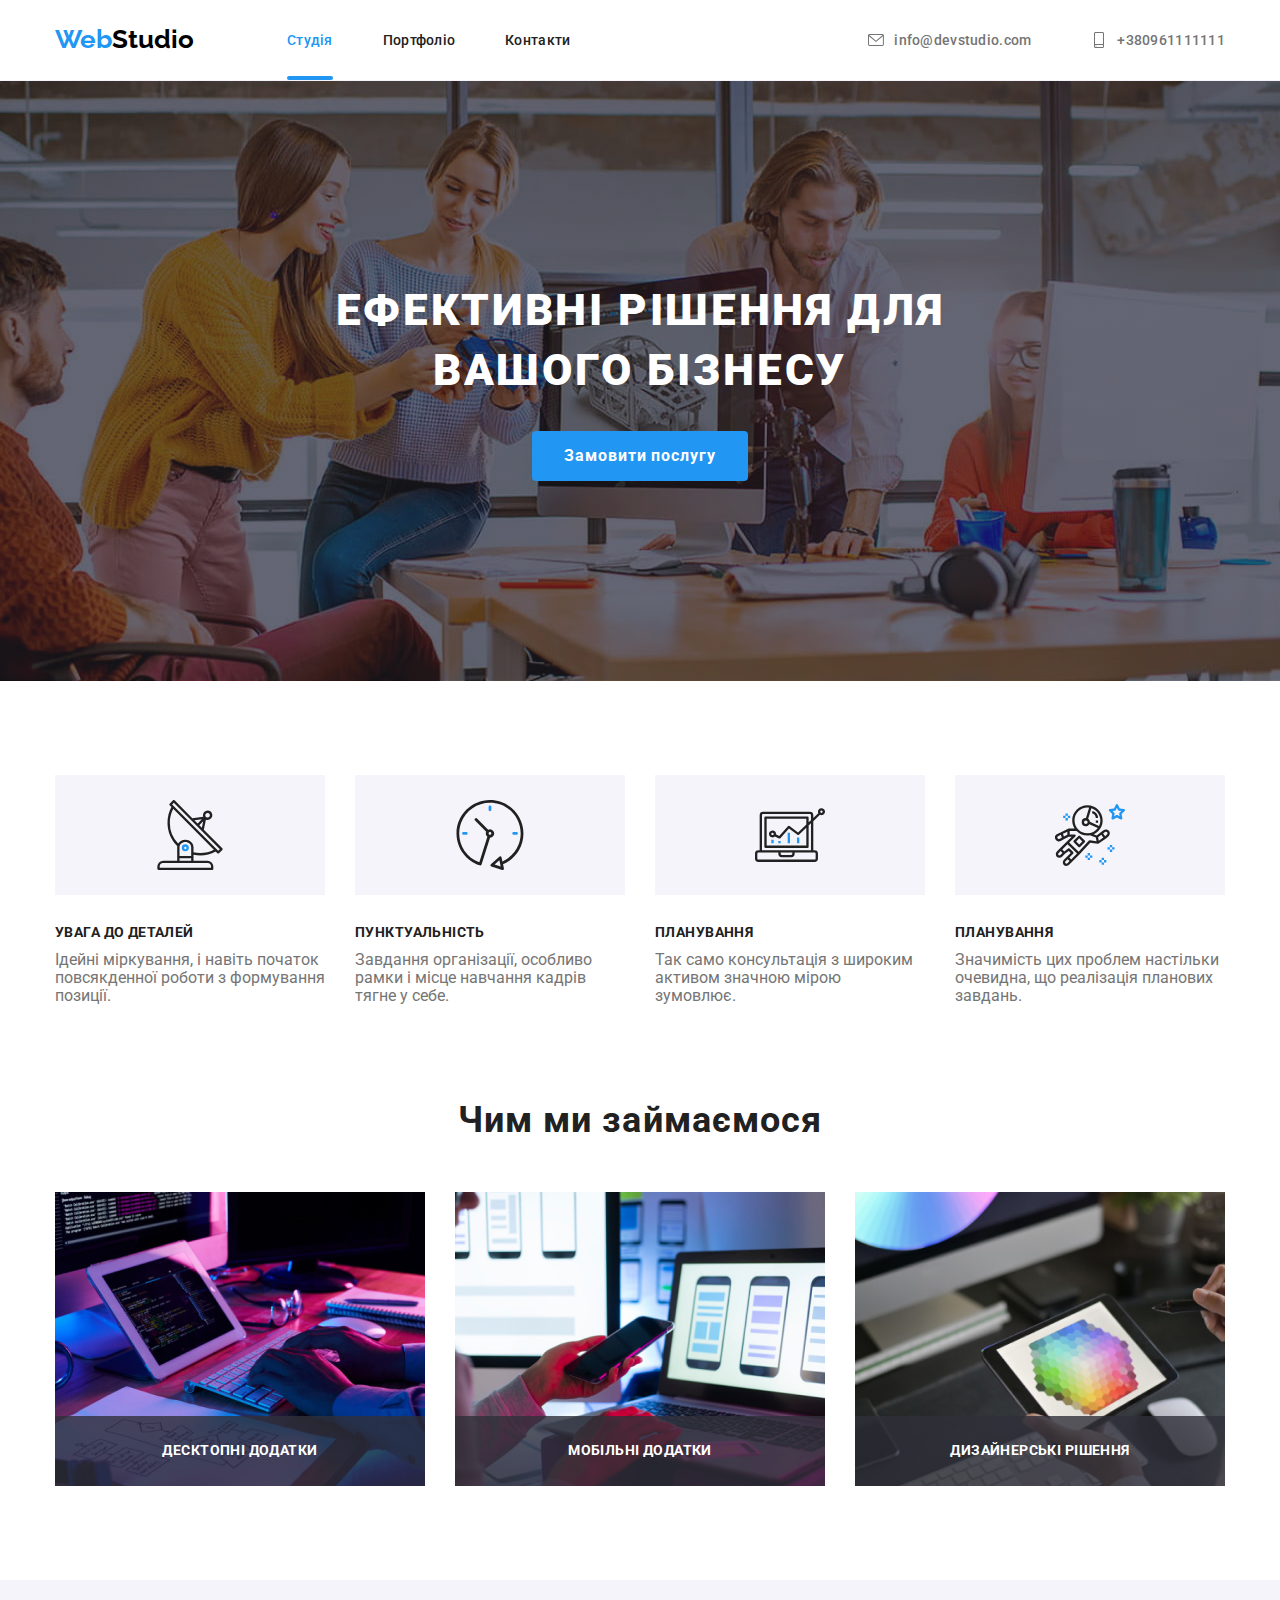
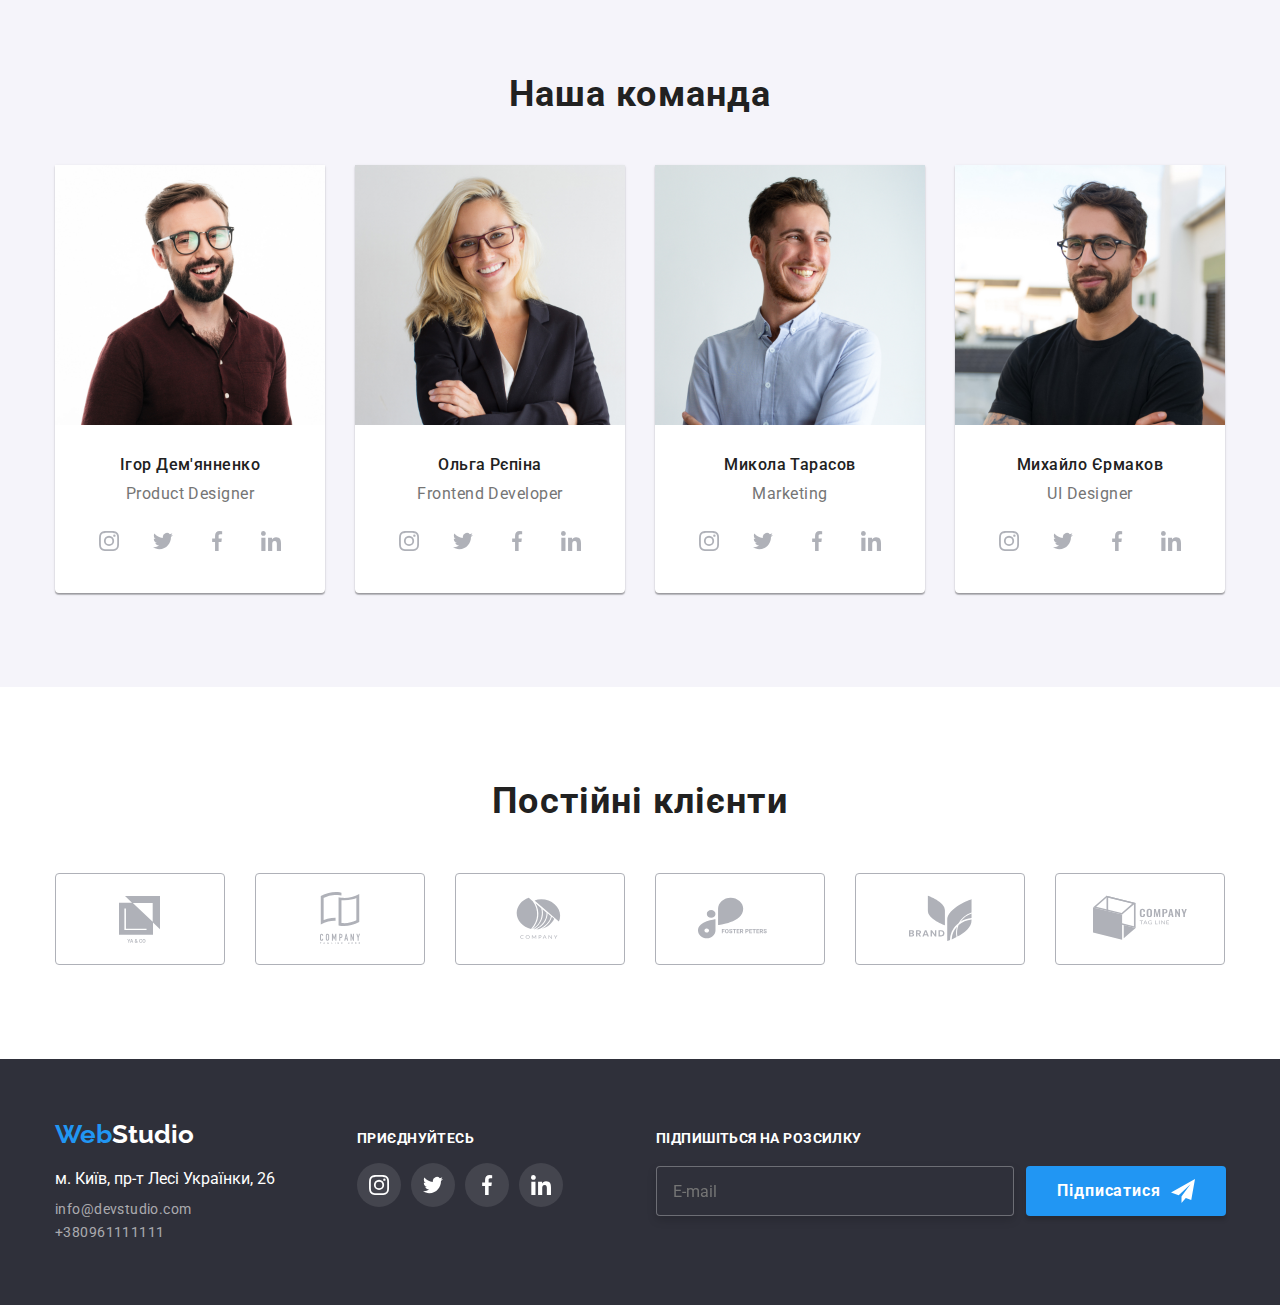
==== commit cf1d6ac7: "index.html BEM" ====
--- a/index.html
+++ b/index.html
@@ -16,10 +16,10 @@
 <body>
   <header class="header-border">
     <div class="container header">
-      <a class="header__logo" href="./index.html" lang="en"><span class="header__logo--web">Web</span>Studio</a>
+      <a class="logo" href="./index.html" lang="en"><span class="header__logo--web">Web</span>Studio</a>
       <nav class="header">
         <ul class="header-list header-list__gap">
-          <li><a class="header-list__ithem header__list--selection" href="./index.html">Студія</a></li>
+          <li><a class="header-list__ithem header__ithem--selection" href="./index.html">Студія</a></li>
           <li><a class="header-list__ithem" href="./portfolio.html">Портфоліо</a></li>
           <li><a class="header-list__ithem" href="#">Контакти</a></li>
           
@@ -27,15 +27,15 @@
       </nav>
       <ul class="adress-list header">
         <li class="adress-list__ithem ">
-          <a class="address-link" href="mailto:info@devstudio.com">
-            <svg class="address-link__icon">
+          <a class="address-list__link" href="mailto:info@devstudio.com">
+            <svg class="address-list__icon">
               <use href="./images/icons.svg#icon-mail"></use>
             </svg>
             info@devstudio.com</a>
         </li>
         <li class="adress-list__ithem">
-          <a class="address-link" href="tel:+380961111111">
-            <svg class="address-link__icon">
+          <a class="address-list__link" href="tel:+380961111111">
+            <svg class="address-list__icon">
               <use href="./images/icons.svg#icon-tel"></use>
             </svg>
             +380961111111</a>
@@ -181,7 +181,7 @@
     </section>
 
     <!--Our team-->
-    <section class="padding-bottom  our-team--background">
+    <section class="padding-bottom  our-team">
       <div class="container">
         <h2 class="index-h2">Наша команда</h2>
         <ul class="our-team__list">
@@ -346,18 +346,18 @@
 
     </section>
   </main>
-  <footer class="footer-fon">
-    <div class="container footer-flex">
-      <div class="footer-contact-info">
-        <a class="footer-logo" href="./index.html" lang="en"><span class="logo-web">Web</span>Studio</a>
-        <address class="footer-address-style footer-address-color">
+  <footer class="footer">
+    <div class="container footer__flex">
+      <div>
+        <a class="logo footer__logo--white" href="./index.html" lang="en"><span class="header__logo--web">Web</span>Studio</a>
+        <address class="footer__address">
           <p>м. Київ, пр-т Лесі Українки, 26</p>
-          <ul class="footer-margin">
+          <ul class="footer__list">
             <li>
-              <a class="address-link-footer" href="mailto:info@devstudio.com">info@devstudio.com</a>
+              <a class="address-link footer__address-link--color" href="mailto:info@devstudio.com">info@devstudio.com</a>
             </li>
             <li class="footer-margin">
-              <a class="address-link-footer" href="tel:+380961111111">+380961111111</a>
+              <a class="address-link footer__address-link--color" href="tel:+380961111111">+380961111111</a>
             </li>
           </ul>
         </address>
@@ -365,32 +365,32 @@
       <div class="footer-icons-list">
         <b class="footer-b-style">приєднуйтесь</b>
         <ul class="social">
-          <li><a class="footer-social__link" href="#">
-              <svg class="footer-social__icon">
+          <li><a class="social__link social__link--color" href="#">
+              <svg class="social__icon social__icon--color">
                 <use href="./images/icons.svg#icon-instagram"></use>
               </svg></a></li>
-          <li><a class="footer-social__link" href="#">
-              <svg class="footer-social__icon">
+          <li><a class="social__link social__link--color" href="#">
+              <svg class="social__icon social__icon--color">
                 <use href="./images/icons.svg#icon-twitter"></use>
               </svg></a></li>
-          <li><a class="footer-social__link" href="#">
-              <svg class="footer-social__icon">
+          <li><a class="social__link social__link--color" href="#">
+              <svg class="social__icon social__icon--color">
                 <use href="./images/icons.svg#icon-facebook"></use>
               </svg></a></li>
-          <li><a class="footer-social__link" href="#">
-              <svg class="footer-social__icon">
+          <li><a class="social__link social__link--color" href="#">
+              <svg class="social__icon social__icon--color">
                 <use href="./images/icons.svg#icon-linkedin"></use>
               </svg></a></li>
         </ul>
       </div>
-      <form class="js-speaker-form form-flex" name="subscribe_form" autocomplete="on" novalidate>
-        <div class="subsribe-form">
-          <label for="subscribe-form" class="subscribe-lable">Підпишіться на розсилку</label>
-          <input id="subscribe-form" class="input-form-style" type="email" name="email" placeholder="E-mail" />
+      <form class="js-speaker-form footer__subscribe" name="subscribe_form" autocomplete="on" novalidate>
+        <div class="subsribe__form">
+          <label for="subscribe__form" class="subscribe__lable">Підпишіться на розсилку</label>
+          <input id="subscribe__form" class="subscribe__input" type="email" name="email" placeholder="E-mail" />
         </div>
-        <button class="subsribe-button" type="submit">
+        <button class="subsribe__button" type="submit">
           Підписатися
-          <svg class="subscribe-icon">
+          <svg class="subscribe__icon">
             <use href="./images/icons.svg#icon-send" width="24" height="24"></use>
           </svg></button>
       </form>
--- a/css/styles.css
+++ b/css/styles.css
@@ -93,7 +93,7 @@
   gap: 50px;
 }
 
-.header__logo {
+.logo {
   display: block;
   font-family: 'Raleway';
   font-weight: 700;
@@ -153,12 +153,12 @@
   transition: opacity 250ms cubic-bezier(0.4, 0, 0.2, 1);
 }*/
 
-.header__list--selection {
+.header__ithem--selection {
   /*selected-link*/
   color: var(--main-blue-color);
 }
 
-.header__list--selection::after {
+.header__ithem--selection::after {
   /*selected-link::after*/
   display: block;
   opacity: 1;
@@ -171,7 +171,7 @@
 }
 
 
-.address-link__icon {
+.address-list__icon {
   fill: var(--text-color);
   width: 16px;
   height: 16px;
@@ -184,7 +184,7 @@
   justify-content: center;
 }
 
-.address-link {
+.address-list__link {
   display: flex;
   font-weight: 500;
   font-size: 14px;
@@ -199,24 +199,24 @@
   margin-left: auto;
 }
 
-.address-link:hover {
+.address-list__link:hover {
   color: var(--main-blue-color);
 
 }
 
-.address-link:hover::after {
+.address-list__link:hover::after {
   color: var(--address-color);
 }
 
-.address-link:hover .address-link__icon {
+.address-list__link:hover .address-list__icon {
   fill: var(--main-blue-color);
 }
 
-.address-link:focus .address-link__icon {
+.address-list__link:focus .address-list__icon {
   fill: var(--main-blue-color);
 }
 
-.address-link:focus {
+.address-list__link:focus {
   color: var(--main-blue-color);
 }
 
@@ -653,7 +653,7 @@
 
 /*_____________________________our team*/
 
-.our-team--background {
+.our-team {
   padding: 94px 0;
   background-color: var(--section-light-bg);
   margin: 0 auto;
@@ -801,35 +801,24 @@
 
 /*__________________________________________________footer*/
 
-.footer-fon {
+.footer {
   background-color: var(--section-dark-bg);
   padding-top: 60px;
   padding-bottom: 60px;
 }
-
+.footer__flex {
+  display: flex;
+  align-items: baseline;
+}
 .footer-address {
   display: flex;
 }
 
-.footer-logo {
-  font-family: 'Raleway';
-  font-weight: 700;
-  font-size: 26px;
-  line-height: 1.2;
-  color: var(--white-color);
-}
-
-.footer-logo:hover {
-  color: var(--white-color);
-
-}
-
-.footer-logo:focus {
-  color: var(--white-color);
-  outline: none;
-}
-
-.address-link-footer {
+.footer__logo--white {
+  color: var(--white-color);
+}
+
+.footer__address-link--color {
   font-weight: 400;
   font-size: 14px;
   line-height: 1.7;
@@ -838,27 +827,14 @@
   transition: color 250ms cubic-bezier(0.4, 0, 0.2, 1);
 }
 
-.address-link-footer:hover {
-  color: var(--main-blue-color);
-
-}
-
-.footer-address-style {
+.footer__address {
   margin-top: 20px;
-}
-
-.footer-address-color {
   font-style: normal;
   color: var(--white-color);
 }
 
-.footer-margin {
+.footer__list {
   margin-top: 9px;
-}
-
-.footer-flex {
-  display: flex;
-  align-items: baseline;
 }
 
 .footer-icons-list {
@@ -875,49 +851,25 @@
   margin-bottom: 20px;
 }
 
-.footer-social__link {
-  width: 44px;
-  height: 44px;
-  display: flex;
-  align-items: center;
-  justify-content: center;
-  background-color: rgba(255, 255, 255, 0.1);
-  border-radius: 50%;
+.social__link--color {
+    background-color: rgba(255, 255, 255, 0.1);
   transition:
     background-color 250ms cubic-bezier(0.4, 0, 0.2, 1);
 }
 
-.footer-social__icon {
+.social__icon--color {
   width: 20px;
   height: 20px;
   fill: var(--white-color);
 }
-
-.footer-social__link:hover {
-  background-color: var(--main-blue-color);
-}
-
-.footer-social__link:focus {
-  background-color: var(--main-blue-color);
-  outline: none;
-}
-
-.footer-social__link:hover .social__icon {
-  fill: var(--white-color);
-}
-
-.footer-social__link:focus .social__icon {
-  fill: var(--white-color);
-  outline: none;
-}
-
-.subsribe-form {
+/*_________________________subsribe-form_____________________*/
+.subsribe__form {
   display: flex;
   flex-direction: column;
   justify-content: center;
 }
 
-.subscribe-lable {
+.subscribe__lable {
   font-weight: 700;
   font-size: 14px;
   line-height: 16px;
@@ -928,7 +880,7 @@
   color: var(--white-color);
 }
 
-.form-flex {
+.footer__subscribe {
   display: flex;
   width: 570px;
   height: 86px;
@@ -936,7 +888,7 @@
   align-items: flex-end;
 }
 
-.input-form-style {
+.subscribe__input {
   width: 358px;
   height: 50px;
   border-radius: 4px;
@@ -947,17 +899,17 @@
   color: rgba(255, 255, 255, 0.6);
 }
 
-.subscribe-icon {
+.subscribe__icon {
   width: 24px;
   height: 24px;
   margin-left: 10px;
 }
 
-.subscribe-text {
+.subscribe__text {
   padding-bottom: 20px;
 }
 
-.subsribe-button {
+.subsribe__button {
   display: flex;
   justify-content: center;
   align-items: center;
@@ -980,7 +932,7 @@
   transition: background-color 250ms cubic-bezier(0.4, 0, 0.2, 1);
 }
 
-.subsribe-button:hover {
+.subsribe__button:hover {
   background-color: var(--blue-batton-hover);
 }
 
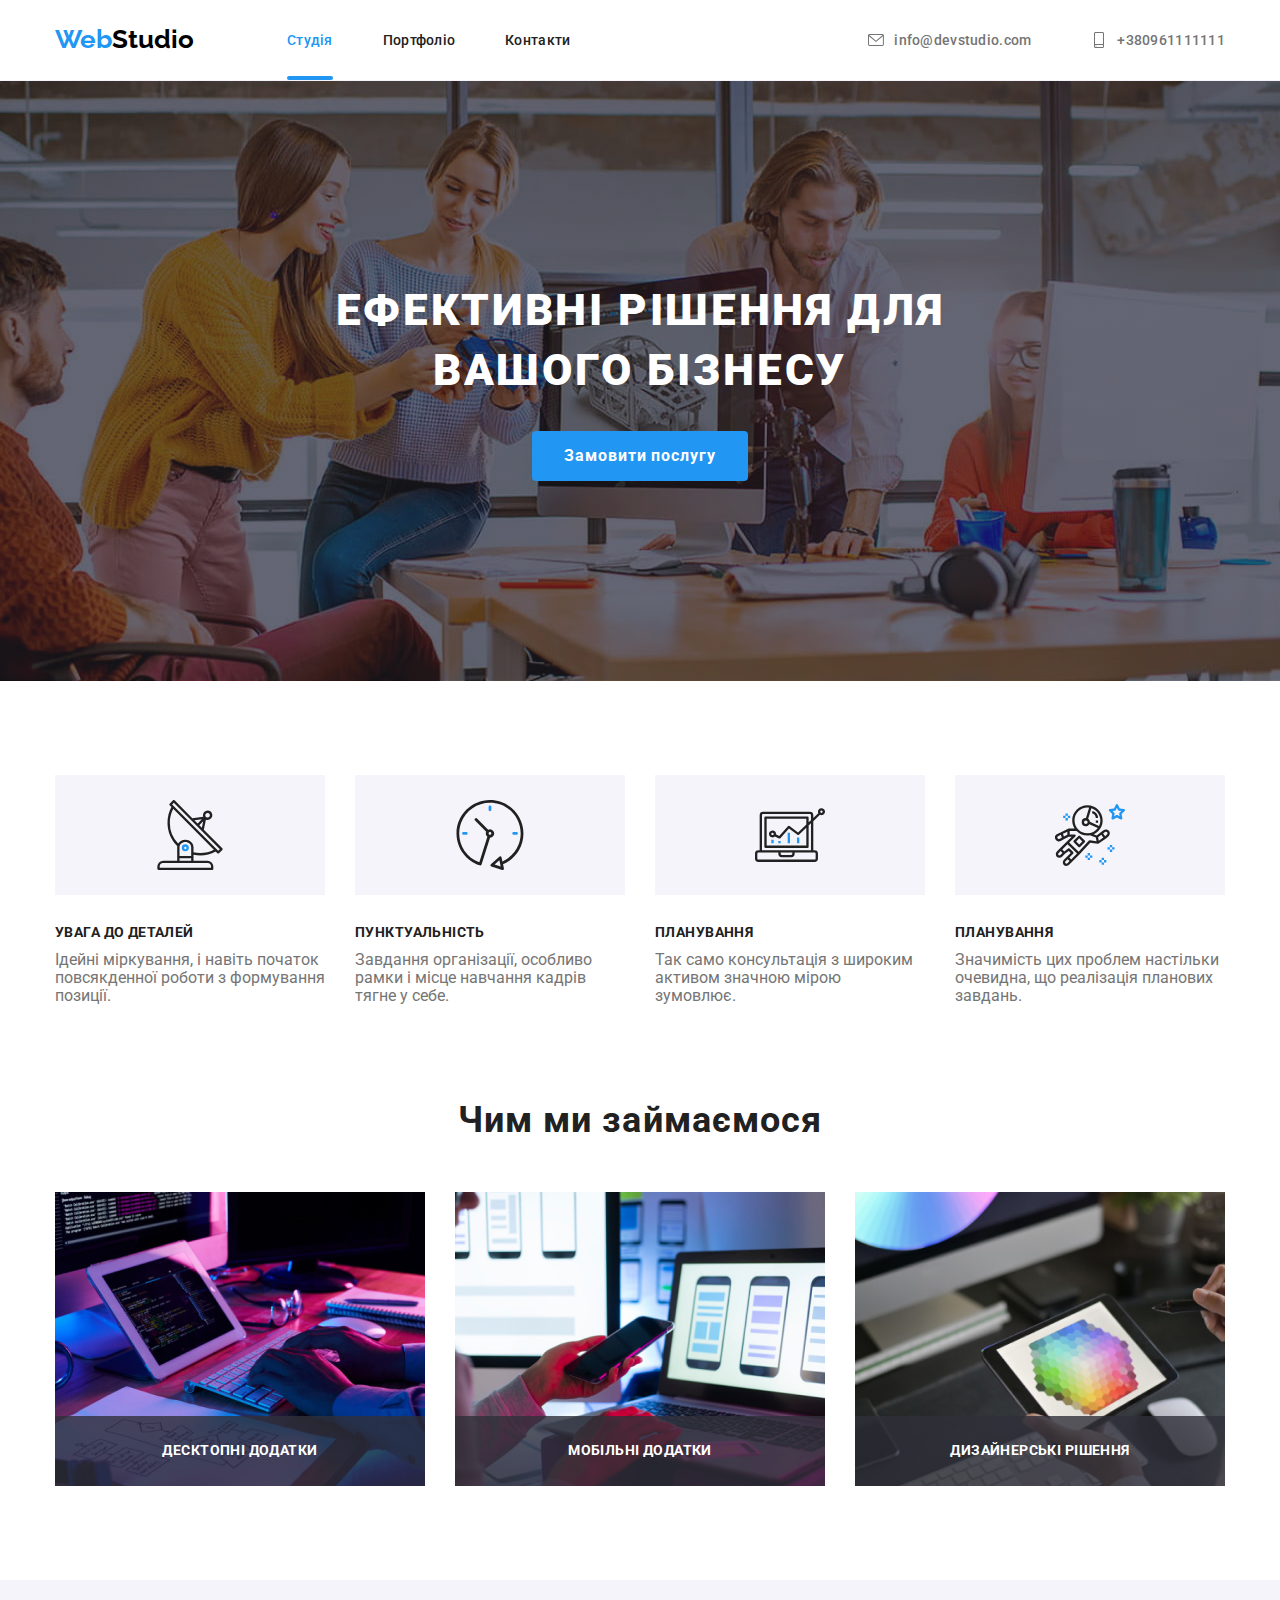
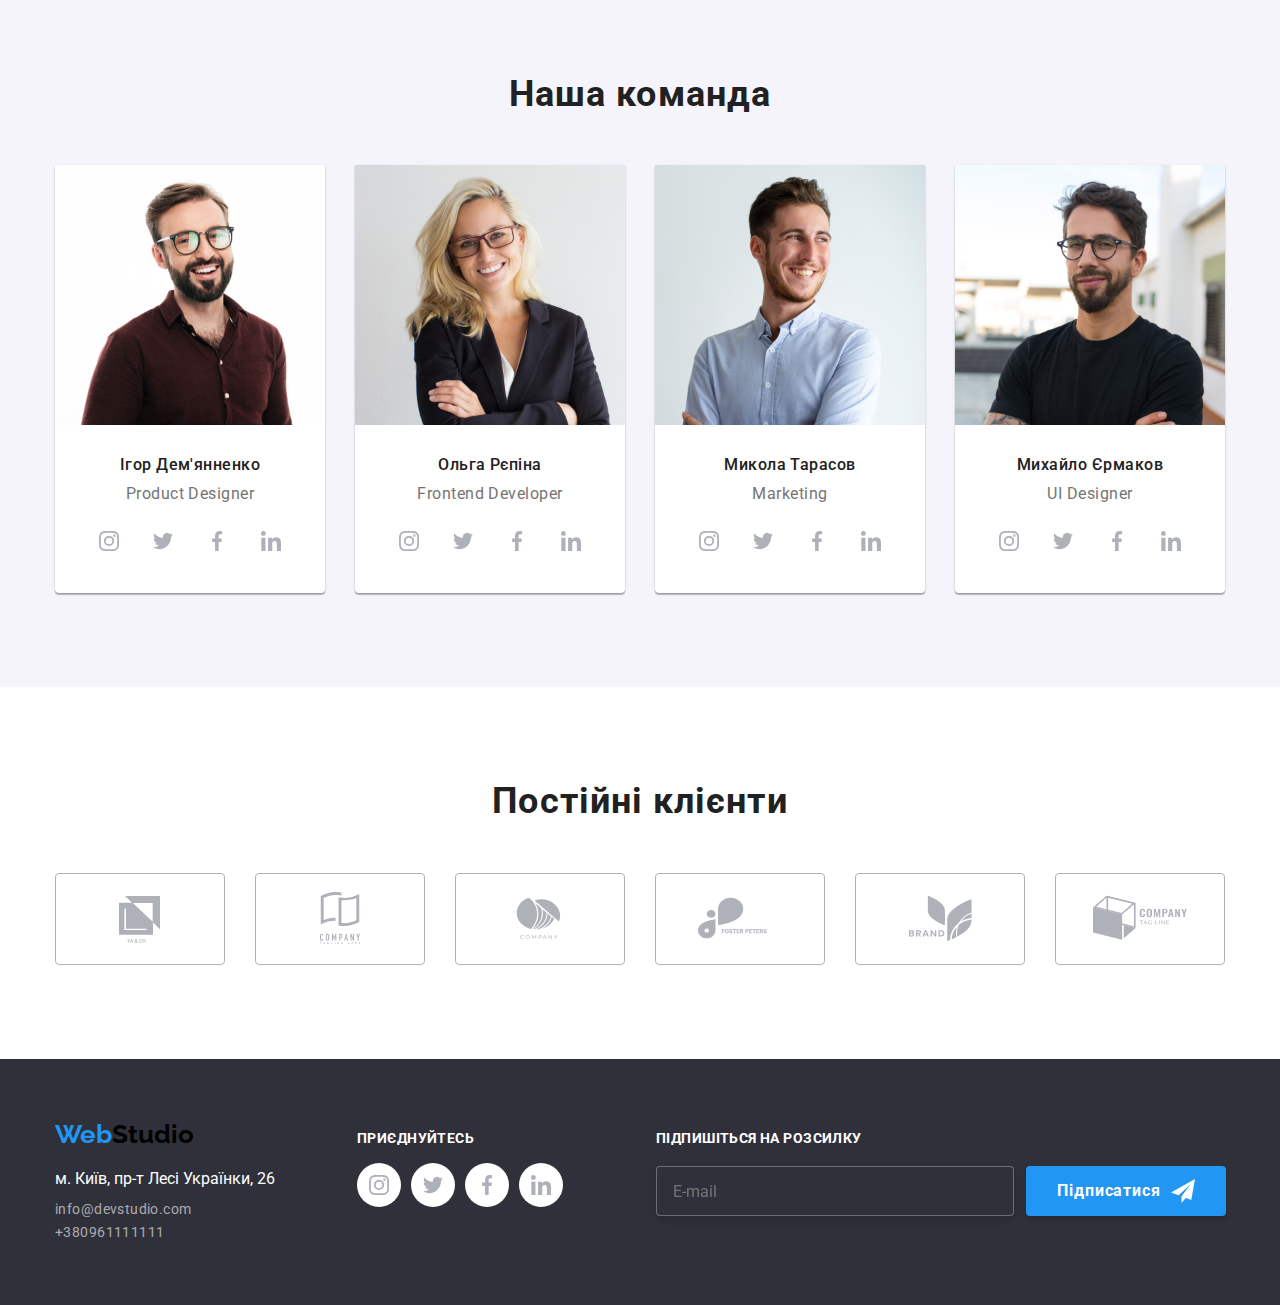
==== commit 025c85f1: "Sass" ====
--- a/index.html
+++ b/index.html
@@ -10,7 +10,8 @@
     rel="stylesheet" />
   <link rel="stylesheet"
     href="https://cdnjs.cloudflare.com/ajax/libs/modern-normalize/1.1.0/modern-normalize.min.css" />
-  <link rel="stylesheet" href="./css/styles.css" />
+
+  <link rel="stylesheet" href="./css/main.min.css" />
 </head>
 
 <body>
--- a/css/main.min.css
+++ b/css/main.min.css
@@ -0,0 +1 @@
+body{font-family:"Roboto",sans-serif;background-color:var(--white-color);color:var(--text-color)}a{font-style:normal;color:var(--main-font-color);text-decoration:none}a:hover{color:var(--main-blue-color)}a:focus{color:var(--main-blue-color)}ul{list-style:none;padding-left:0;-webkit-padding-start:0;padding-inline-start:0}img{display:block}h1,h2,h3,h4,p,ul,li{margin:0}:root{--address-color: #757575;--black-color: #000;--blue-batton-hover: #0783e7;--card-border: #eeeeee;--customers-border: #afb1b8;--main-font-color: #212121;--main-blue-color: #2196f3;--nav-border: #ececec;--section-dark-bg: #2f303a;--section-light-bg: #f5f4fa;--text-color: #757575;--white-color: #fff}.features{padding:94px 0}.features__list{display:flex;gap:30px;justify-content:center}.features__list--retreat{width:270px}.features__icon{display:flex;width:270px;height:120px;background-color:var(--section-light-bg);margin-bottom:30px;justify-content:center;align-items:center}.feature__icon{width:70px;height:70px}.feature__h3{font-weight:700;font-size:14px;line-height:1.14;letter-spacing:.03em;text-transform:uppercase;color:var(--main-font-color);margin-bottom:10px}.feature__p--style{font-weight:400;font-size:14px;line-height:1.7;letter-spacing:.03em}.features-container{display:flex;width:1170px;padding:94px 0 94px 0;margin:0 auto;justify-content:center}.footer{background-color:var(--section-dark-bg);padding-top:60px;padding-bottom:60px}.footer__flex{display:flex;align-items:baseline}.footer-address{display:flex}.footer__logo--white{color:var(--white-color)}.footer__address-link--color{font-weight:400;font-size:14px;line-height:1.7;letter-spacing:.03em;color:rgba(255,255,255,.6);transition:color 250ms cubic-bezier(0.4, 0, 0.2, 1)}.footer__address{margin-top:20px;font-style:normal;color:var(--white-color)}.footer__list{margin-top:9px}.footer-icons-list{margin-left:70px}.footer-b-style{font-weight:700;font-size:14px;line-height:1.14;letter-spacing:.03em;text-transform:uppercase;color:var(--white-color);margin-bottom:20px}.social__link--color{background-color:rgba(255,255,255,.1);transition:background-color 250ms cubic-bezier(0.4, 0, 0.2, 1)}.social__icon--color{width:20px;height:20px;fill:var(--white-color)}.subsribe__form{display:flex;flex-direction:column;justify-content:center}.subscribe__lable{font-weight:700;font-size:14px;line-height:16px;letter-spacing:.03em;text-transform:uppercase;margin-right:12px;margin-bottom:20px;color:var(--white-color)}.footer__subscribe{display:flex;width:570px;height:86px;margin-left:93px;align-items:flex-end}.subscribe__input{width:358px;height:50px;border-radius:4px;padding-left:16px;background:var(--section-dark-bg);border:1px solid rgba(255,255,255,.3);filter:drop-shadow(0px 4px 4px rgba(0, 0, 0, 0.15));color:rgba(255,255,255,.6)}.subscribe__icon{width:24px;height:24px;margin-left:10px}.subscribe__text{padding-bottom:20px}.subsribe__button{display:flex;justify-content:center;align-items:center;width:200px;height:50px;font-weight:700;font-size:16px;line-height:1.88px;letter-spacing:.06em;cursor:pointer;margin-left:12px;background-color:var(--main-blue-color);box-shadow:0px 4px 4px rgba(0,0,0,.15);border-radius:4px;border:none;color:var(--white-color);fill:var(--white-color);transition:background-color 250ms cubic-bezier(0.4, 0, 0.2, 1)}.subsribe__button:hover{background-color:var(--blue-batton-hover)}.header-border{border-bottom:1px solid var(--section-light-bg)}.padding-bottom{padding-bottom:94px}.container{width:1200px;padding:0 15px;margin:0 auto}.index-h2{display:flex;font-weight:700;font-size:36px;line-height:1.16;letter-spacing:.03em;color:var(--main-font-color);justify-content:center}.header{display:flex;justify-content:center;align-items:center}.header-list{display:flex;align-items:center}.header-list__gap{gap:50px}.logo{display:block;font-family:"Raleway";font-weight:700;font-size:26px;line-height:1.2;color:var(--black-color);margin-right:93px}.header__logo:hover{color:var(--black-color)}.header__logo:focus{color:var(--black-color)}.header__logo--web{font-family:"Raleway";font-weight:700;font-size:26px;line-height:1.2;color:var(--main-blue-color)}.header-list__ithem{display:block;font-weight:500;font-size:14px;line-height:1.15;letter-spacing:.02em;padding-top:32px;color:var(--main-font-color);transition:color 250ms cubic-bezier(0.4, 0, 0.2, 1)}.header-list__ithem::after{display:block;opacity:0;width:100%;height:4px;background-color:var(--main-blue-color);margin-top:28px;content:"";transition:opacity 250ms cubic-bezier(0.4, 0, 0.2, 1);border-radius:2px}.header__ithem--selection{color:var(--main-blue-color)}.header__ithem--selection::after{display:block;opacity:1;width:100%;height:4px;background-color:var(--main-blue-color);margin-top:28px;content:"";border-radius:2px}.address-list__icon{fill:var(--text-color);width:16px;height:16px;margin:auto 10px;transition:fill 250ms cubic-bezier(0.4, 0, 0.2, 1)}.adress-list__ithem{align-items:center;justify-content:center}.address-list__link{display:flex;font-weight:500;font-size:14px;line-height:1.15;letter-spacing:.02em;color:var(--address-color);transition:color 250ms cubic-bezier(0.4, 0, 0.2, 1)}.adress-list{gap:50px;margin-left:auto}.address-list__link:hover{color:var(--main-blue-color)}.address-list__link:hover::after{color:var(--address-color)}.address-list__link:hover .address-list__icon{fill:var(--main-blue-color)}.address-list__link:focus .address-list__icon{fill:var(--main-blue-color)}.address-list__link:focus{color:var(--main-blue-color)}.hero{display:flex;max-width:1600px;background-color:var(--section-dark-bg);background-image:linear-gradient(rgba(47, 48, 58, 0.4), rgba(47, 48, 58, 0.4)),url(../images/hero.jpg);padding:200px 0;background-repeat:no-repeat;background-position:50% 50%;text-align:center;margin:0 auto;justify-content:center;align-items:center}.hero__text{font-weight:900;font-size:44px;line-height:1.36;letter-spacing:.06em;text-transform:uppercase;margin:0 auto;margin-bottom:30px;max-width:696px;color:var(--white-color)}.hero__batton{cursor:pointer;font-weight:700;font-size:16px;line-height:1.87;letter-spacing:.06em;color:var(--white-color);background-color:var(--main-blue-color);padding:10px 32px;border-radius:4px;border:none;transition:background-color 250ms cubic-bezier(0.4, 0, 0.2, 1)}.hero__batton:hover{background-color:var(--blue-batton-hover)}.hero__batton:focus{background-color:var(--blue-batton-hover)}.backdrop{position:fixed;top:0;left:0;width:100%;height:100%;z-index:2;background-color:rgba(0,0,0,.5);transition:opacity 250ms cubic-bezier(0.4, 0, 0.2, 1),visibility 250ms cubic-bezier(0.4, 0, 0.2, 1)}.backdrop.is-hidden{visibility:hidden;opacity:0;pointer-events:none}.modal{position:absolute;width:528px;height:581px;left:50%;top:50%;transform:translate(-50%, -50%);background-color:var(--white-color);box-shadow:0px 1px 3px rgba(0,0,0,.12),0px 1px 1px rgba(0,0,0,.14),0px 2px 1px rgba(0,0,0,.2);border-radius:4px}.modal__form{display:flex;flex-direction:column;align-items:flex-start;padding-top:40px;padding-left:40px;padding-right:40px;padding-bottom:40px}.close-btn{position:fixed;display:flex;align-items:center;justify-content:center;top:10px;right:10px;width:30px;height:30px;z-index:3;border:1px solid rgba(0,0,0,.1);border-radius:50%;background-color:var(--white-color)}.close-btn__modal{width:18px;height:18px;background-color:var(--white-color);cursor:pointer;transition:fill 250ms cubic-bezier(0.4, 0, 0.2, 1)}.close-btn__modal:hover{fill:var(--blue-batton-hover)}.modal__input-field{width:448px;height:40px;padding-left:40px;border:1px solid rgba(33,33,33,.2);border-radius:4px}.modal__input-field:focus{outline:none;border-color:var(--main-blue-color)}.modal__title{font-weight:700;font-size:20px;line-height:1.15;margin-left:auto;margin-right:auto;letter-spacing:.03em;color:var(--black-color)}.modal__person-name{margin-top:12px;position:relative}.modal__icon-person{position:absolute;margin-top:11px;margin-left:12px;width:18px;height:18px}.modal__name--action:focus-within .modal__icon-person{fill:var(--main-blue-color)}.modal__person-tel{margin-top:10px;position:relative}.modal__icon-tel{position:absolute;margin-top:11px;margin-left:12px;width:18px;height:18px}.modal__tel--action:focus-within .modal__icon-tel{fill:var(--main-blue-color)}.modal__person-email{margin-top:10px;position:relative}.modal__icon-mail{position:absolute;margin-top:11px;margin-left:12px;width:18px;height:18px}.modal__mail--action:focus-within .modal__icon-mail{fill:var(--main-blue-color)}.coment-text-field{width:448px;height:120px;resize:none;border:1px solid rgba(33,33,33,.2);border-radius:4px;font-weight:400;font-size:12px;line-height:1.16;letter-spacing:.01em;color:var(--black-color);padding:16px 12px}.coment-text-field:focus{outline:none;border-color:var(--main-blue-color)}.modal__person-comment{margin-top:10px}.modal__lable{font-weight:400;font-size:12px;line-height:1.16;letter-spacing:.01em;color:var(--address-color);margin-bottom:4px}.modal__chekbox{-webkit-appearance:none;-moz-appearance:none;appearance:none}.modal__chekbox-lable{position:relative;margin-top:20px;padding-left:23px;margin-bottom:30px;cursor:pointer}.modal__chekbox-lable::before{position:absolute;top:0;left:0;width:16px;height:15px;border:1px solid var(--customers-border);border-radius:2px;content:""}.modal__chekbox-lable::after{position:absolute;top:0;left:0;width:16px;height:15px;background-image:url("../images/icon-check.svg");content:"";opacity:0;transition:opacity 250ms cubic-bezier(0.4, 0, 0.2, 1)}.modal__chekbox:checked+.modal__chekbox-lable::after{opacity:1}.modal__chekbox:focus+.modal__chekbox-lable::before{position:absolute;top:0;left:0;width:16px;height:15px;border:1px solid var(--main-blue-color);border-radius:2px;content:""}.visually-hidden{position:absolute;white-space:nowrap;height:1px;width:1px;overflow:hidden;border:0;padding:0;clip:rect(0 0 0 0);-webkit-clip-path:inset(50%);clip-path:inset(50%);margin:-1px}.modal__chekbox-text{-webkit-text-decoration-line:underline;text-decoration-line:underline;color:var(--main-blue-color)}.modal-send-button{width:200px;height:50px;left:700px;top:712px;margin-left:124px;margin-right:124px;border:none;background:var(--main-blue-color);box-shadow:0px 4px 4px rgba(0,0,0,.15);border-radius:4px;cursor:pointer;font-weight:700;font-size:16px;line-height:1.88px;display:flex;align-items:center;justify-content:center;text-align:center;letter-spacing:.06em;transition:background-color 250ms cubic-bezier(0.4, 0, 0.2, 1);color:var(--white-color)}.modal-send-button:hover{background-color:var(--blue-batton-hover)}.our-team{padding:94px 0;background-color:var(--section-light-bg);margin:0 auto}.our-team-container{width:1200px;padding:94px 15px;margin:auto;text-align:center;justify-content:center}.our-team__list{display:flex;gap:30px;margin-top:50px;justify-content:center}.our-team__card{background-color:var(--white-color);text-align:center;box-shadow:0px 1px 3px rgba(0,0,0,.12),0px 1px 1px rgba(0,0,0,.14),0px 2px 1px rgba(0,0,0,.2);border-radius:0px 0px 4px 4px}.our-team__description{padding:30px 0}.our-team__h3--style{font-weight:500;font-size:16px;line-height:1.19;letter-spacing:.03em;color:var(--main-font-color);margin-bottom:10px}.our-team__p--style{font-weight:400;font-size:16px;line-height:1.19;letter-spacing:.03em;letter-spacing:.03em}.social{display:flex;justify-content:center;gap:10px;margin-top:16px}.social__link{width:44px;height:44px;display:flex;align-items:center;justify-content:center;background-color:var(--white-color);border-radius:50%;transition:background-color 250ms cubic-bezier(0.4, 0, 0.2, 1)}.social__link:hover{background-color:var(--main-blue-color)}.social__link:focus{background-color:var(--main-blue-color);outline:none}.social__link:hover .social__icon{fill:var(--white-color)}.social__link:focus .social__icon{fill:var(--white-color);outline:none}.social__icon{width:20px;height:20px;fill:var(--customers-border);transition:fill 250ms cubic-bezier(0.4, 0, 0.2, 1)}.portfolio{padding-top:94px;padding-bottom:94px}.filter-list{display:flex;justify-content:center;gap:8px}.filter-list__button{font-weight:500;font-size:16px;line-height:1.62;letter-spacing:.03em;border-radius:4px;padding:6px 22px;border:0;background-color:var(--section-light-bg);transition:background-color 250ms cubic-bezier(0.4, 0, 0.2, 1),box-shadow 250ms cubic-bezier(0.4, 0, 0.2, 1),fill 250ms cubic-bezier(0.4, 0, 0.2, 1)}.filter-list__button:hover{color:var(--white-color);background-color:var(--main-blue-color);box-shadow:0px 3px 1px rgba(0,0,0,.1),0px 1px 2px rgba(0,0,0,.08),0px 2px 2px rgba(0,0,0,.12)}.filter-list__button:focus{color:var(--white-color);background-color:var(--main-blue-color);box-shadow:0px 3px 1px rgba(0,0,0,.1),0px 1px 2px rgba(0,0,0,.08),0px 2px 2px rgba(0,0,0,.12);outline:none}.filter-list__button--selected{color:var(--white-color);background-color:var(--main-blue-color)}.filter-list__button--selected:hover{box-shadow:none}.filter-list__button--selected:focus{box-shadow:none;outline:none}.portfolio__list{display:flex;flex-wrap:wrap;margin-top:50px;gap:30px}.portfolio__link{width:370px;background-color:var(--white-color);transition:box-shadow 250ms cubic-bezier(0.4, 0, 0.2, 1)}.card__img{width:100%}.card__description{background-color:var(--white-color);padding:24px 20px;border-left:1px solid var(--card-border);border-right:1px solid var(--card-border);border-bottom:1px solid var(--card-border)}.card__content{position:relative;overflow:hidden}.card__h3{font-weight:700;font-size:18px;line-height:2;letter-spacing:.06em;color:var(--main-font-color)}.card__p{font-size:16px;line-height:1.87;letter-spacing:.03em;color:var(--address-color);margin-top:4px}.site__description{position:absolute;z-index:0;height:100%;top:0;left:0;width:370px;background-color:rgba(33,150,243,.9);padding:63px 24px;transform:translateY(100%);color:var(--white-color);font-size:18px;line-height:1.56;letter-spacing:.03em;transition:transform 250ms cubic-bezier(0.4, 0, 0.2, 1)}.portfolio__card:focus .site__description{transform:translateY(0)}.portfolio__card:hover .site__description{transform:translateY(0)}.portfolio__card:hover{box-shadow:0px 3px 1px rgba(0,0,0,.1),0px 1px 2px rgba(0,0,0,.08),0px 2px 2px rgba(0,0,0,.12)}.portfolio__card:focus{box-shadow:0px 3px 1px rgba(0,0,0,.1),0px 1px 2px rgba(0,0,0,.08),0px 2px 2px rgba(0,0,0,.12)}.customers{padding-top:94px;padding-bottom:94px}.customers__list{display:flex;justify-content:center;gap:30px;margin-top:50px}.customer__link{width:170px;height:92px;display:flex;align-items:center;justify-content:center;border:1px solid var(--customers-border);border-radius:4px;transition:border-color 250ms cubic-bezier(0.4, 0, 0.2, 1)}.customer__logo{width:106px;height:60px;fill:var(--customers-border);transition:fill 250ms cubic-bezier(0.4, 0, 0.2, 1)}.customer__link:hover{border-color:var(--main-blue-color)}.customer__link:hover .customer__logo{fill:var(--main-blue-color)}.customer__link:focus{border-color:var(--main-blue-color);outline:none}.customer__link:focus .customer__logo{fill:var(--main-blue-color)}.wdwd__list{display:flex;margin-top:50px;gap:30px;justify-content:center}.wdwd__position{position:relative}.wdwd__description{position:absolute;z-index:1;height:70px;bottom:0%;left:0;width:370px;background:rgba(47,48,58,.8);padding-top:27px;padding-bottom:27px;color:var(--white-color);transition:transform 250ms cubic-bezier(0.4, 0, 0.2, 1);text-align:center;font-weight:700;font-size:14px;line-height:1.14;letter-spacing:.03em;text-transform:uppercase}/*# sourceMappingURL=main.min.css.map */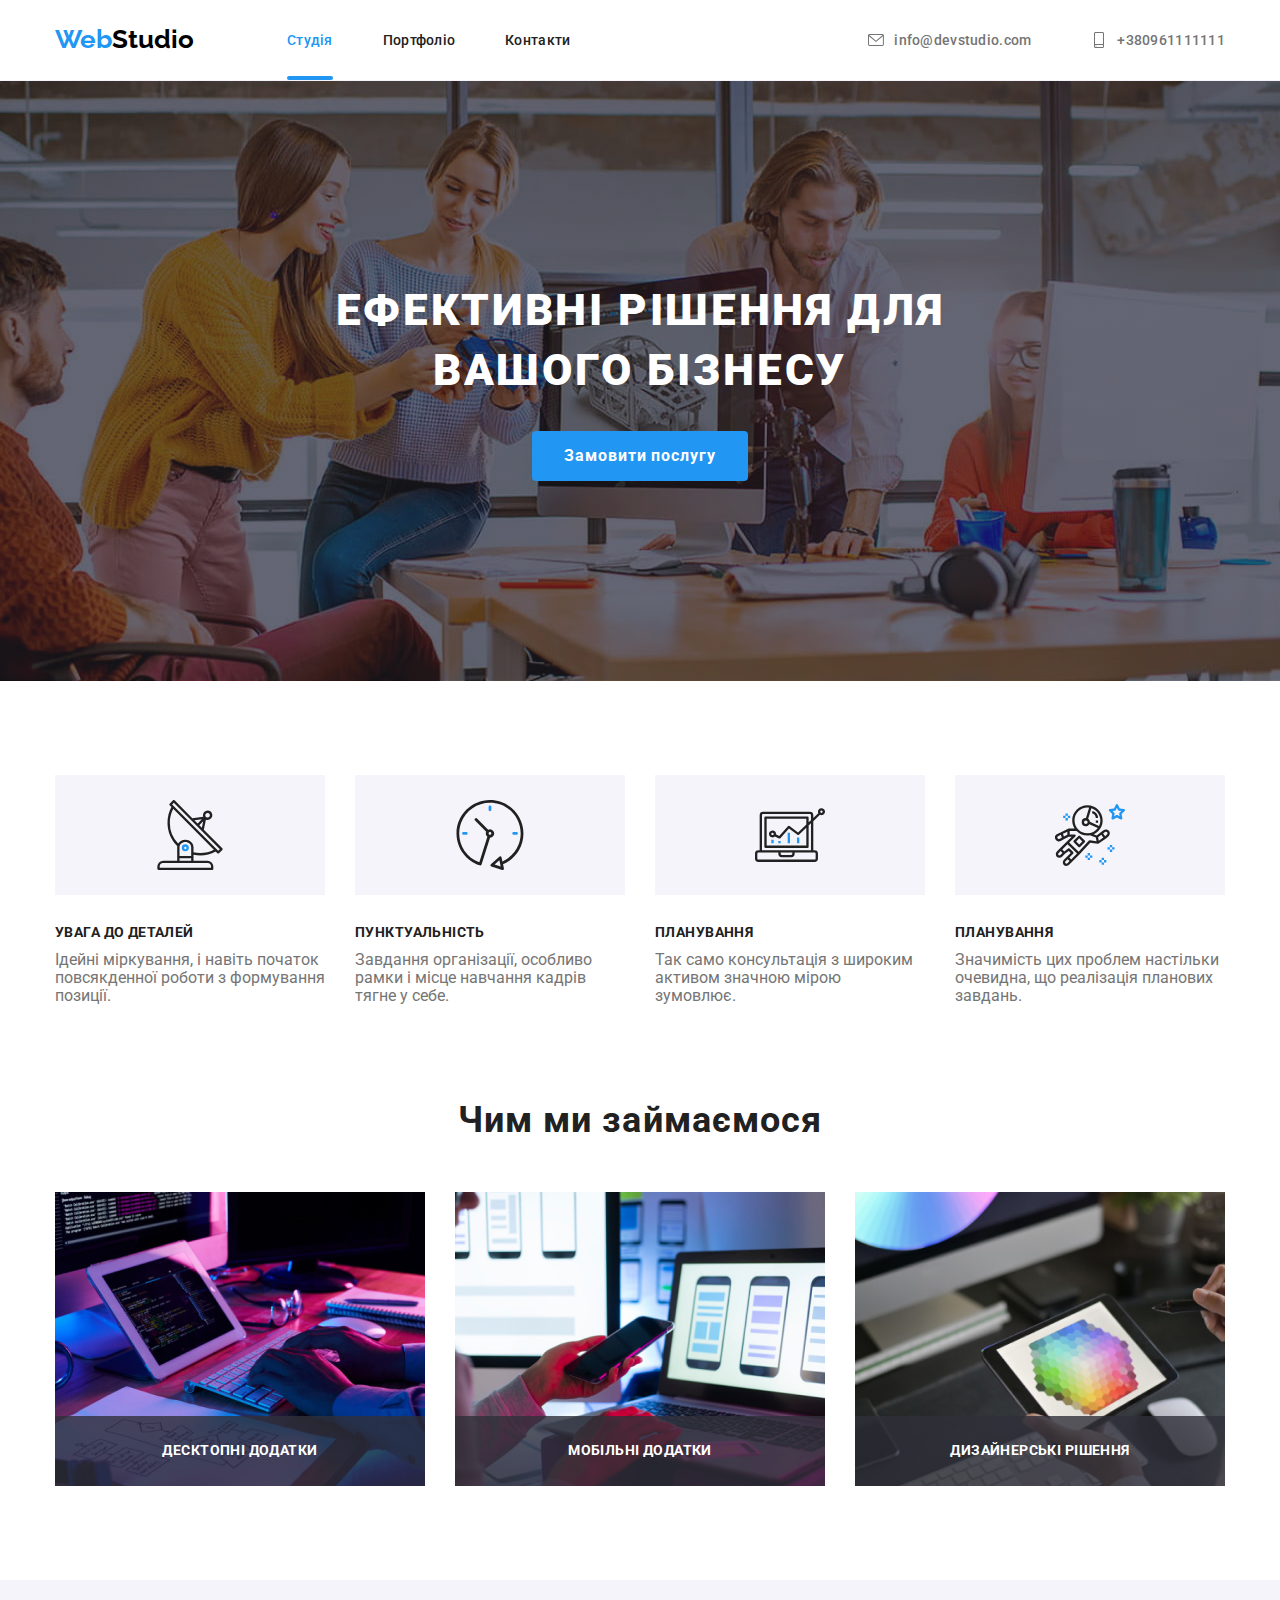
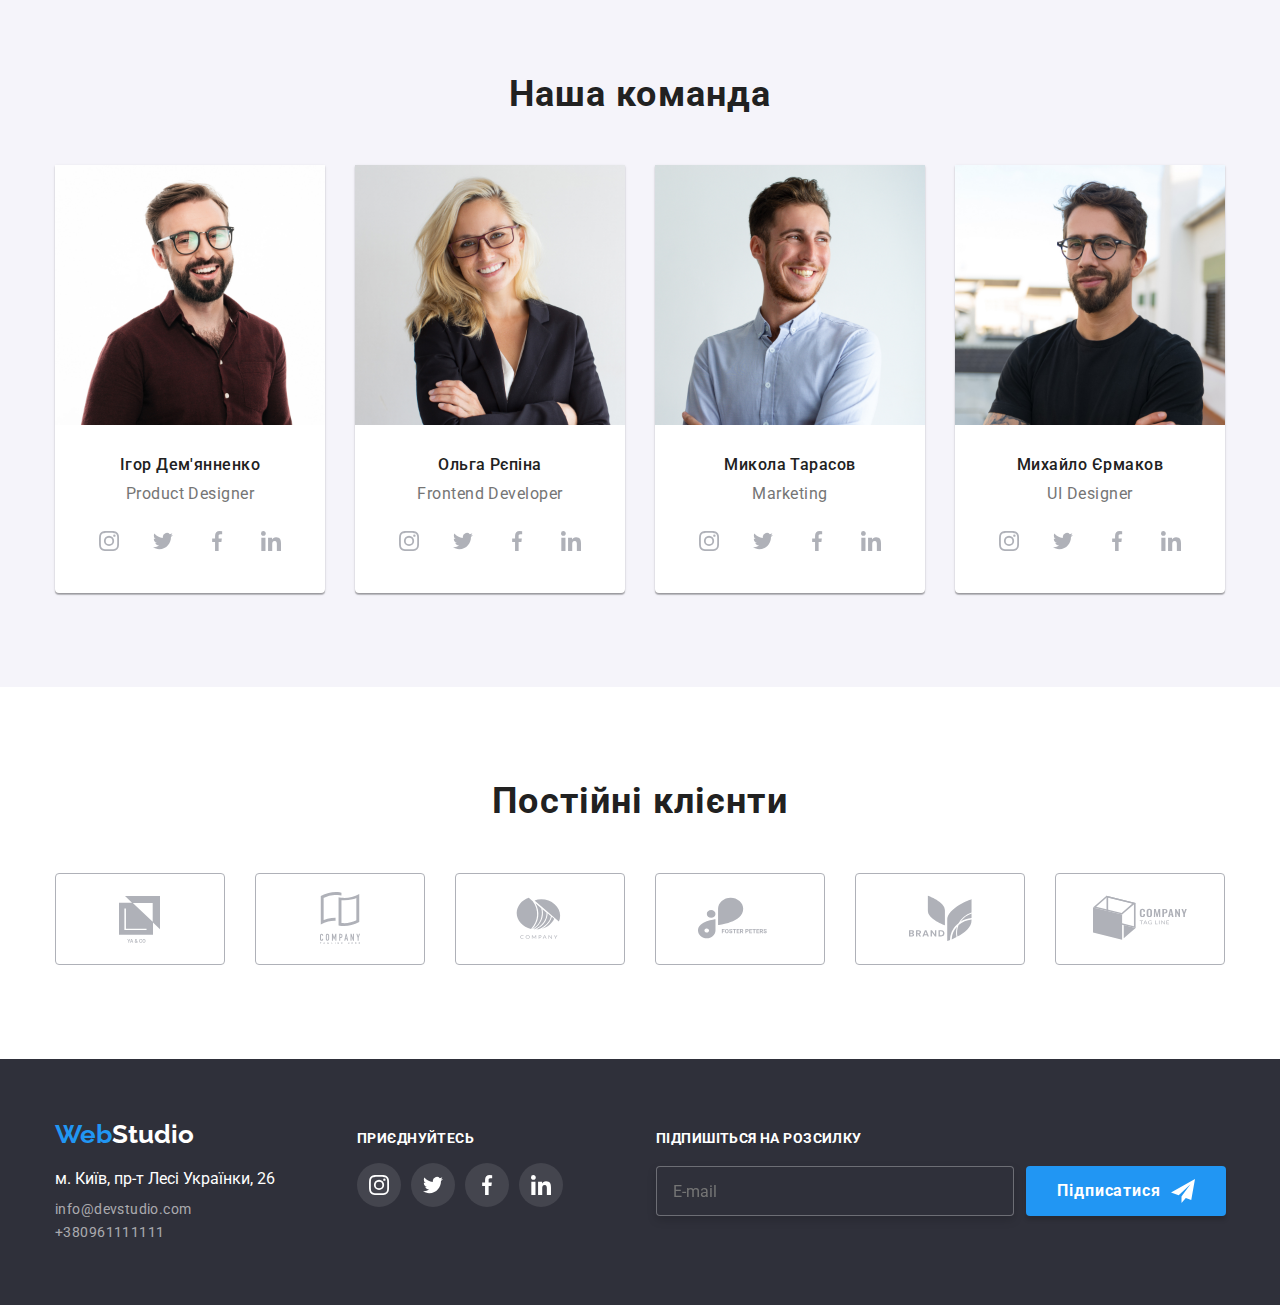
==== commit f41d5853: "BEM & SASS" ====
--- a/index.html
+++ b/index.html
@@ -350,7 +350,8 @@
   <footer class="footer">
     <div class="container footer__flex">
       <div>
-        <a class="logo footer__logo--white" href="./index.html" lang="en"><span class="header__logo--web">Web</span>Studio</a>
+        <a class="logo footer__logo--white" href="./index.html" lang="en">
+          <span class="header__logo--web">Web</span>Studio</a>
         <address class="footer__address">
           <p>м. Київ, пр-т Лесі Українки, 26</p>
           <ul class="footer__list">
--- a/css/main.min.css
+++ b/css/main.min.css
@@ -1 +1 @@
-body{font-family:"Roboto",sans-serif;background-color:var(--white-color);color:var(--text-color)}a{font-style:normal;color:var(--main-font-color);text-decoration:none}a:hover{color:var(--main-blue-color)}a:focus{color:var(--main-blue-color)}ul{list-style:none;padding-left:0;-webkit-padding-start:0;padding-inline-start:0}img{display:block}h1,h2,h3,h4,p,ul,li{margin:0}:root{--address-color: #757575;--black-color: #000;--blue-batton-hover: #0783e7;--card-border: #eeeeee;--customers-border: #afb1b8;--main-font-color: #212121;--main-blue-color: #2196f3;--nav-border: #ececec;--section-dark-bg: #2f303a;--section-light-bg: #f5f4fa;--text-color: #757575;--white-color: #fff}.features{padding:94px 0}.features__list{display:flex;gap:30px;justify-content:center}.features__list--retreat{width:270px}.features__icon{display:flex;width:270px;height:120px;background-color:var(--section-light-bg);margin-bottom:30px;justify-content:center;align-items:center}.feature__icon{width:70px;height:70px}.feature__h3{font-weight:700;font-size:14px;line-height:1.14;letter-spacing:.03em;text-transform:uppercase;color:var(--main-font-color);margin-bottom:10px}.feature__p--style{font-weight:400;font-size:14px;line-height:1.7;letter-spacing:.03em}.features-container{display:flex;width:1170px;padding:94px 0 94px 0;margin:0 auto;justify-content:center}.footer{background-color:var(--section-dark-bg);padding-top:60px;padding-bottom:60px}.footer__flex{display:flex;align-items:baseline}.footer-address{display:flex}.footer__logo--white{color:var(--white-color)}.footer__address-link--color{font-weight:400;font-size:14px;line-height:1.7;letter-spacing:.03em;color:rgba(255,255,255,.6);transition:color 250ms cubic-bezier(0.4, 0, 0.2, 1)}.footer__address{margin-top:20px;font-style:normal;color:var(--white-color)}.footer__list{margin-top:9px}.footer-icons-list{margin-left:70px}.footer-b-style{font-weight:700;font-size:14px;line-height:1.14;letter-spacing:.03em;text-transform:uppercase;color:var(--white-color);margin-bottom:20px}.social__link--color{background-color:rgba(255,255,255,.1);transition:background-color 250ms cubic-bezier(0.4, 0, 0.2, 1)}.social__icon--color{width:20px;height:20px;fill:var(--white-color)}.subsribe__form{display:flex;flex-direction:column;justify-content:center}.subscribe__lable{font-weight:700;font-size:14px;line-height:16px;letter-spacing:.03em;text-transform:uppercase;margin-right:12px;margin-bottom:20px;color:var(--white-color)}.footer__subscribe{display:flex;width:570px;height:86px;margin-left:93px;align-items:flex-end}.subscribe__input{width:358px;height:50px;border-radius:4px;padding-left:16px;background:var(--section-dark-bg);border:1px solid rgba(255,255,255,.3);filter:drop-shadow(0px 4px 4px rgba(0, 0, 0, 0.15));color:rgba(255,255,255,.6)}.subscribe__icon{width:24px;height:24px;margin-left:10px}.subscribe__text{padding-bottom:20px}.subsribe__button{display:flex;justify-content:center;align-items:center;width:200px;height:50px;font-weight:700;font-size:16px;line-height:1.88px;letter-spacing:.06em;cursor:pointer;margin-left:12px;background-color:var(--main-blue-color);box-shadow:0px 4px 4px rgba(0,0,0,.15);border-radius:4px;border:none;color:var(--white-color);fill:var(--white-color);transition:background-color 250ms cubic-bezier(0.4, 0, 0.2, 1)}.subsribe__button:hover{background-color:var(--blue-batton-hover)}.header-border{border-bottom:1px solid var(--section-light-bg)}.padding-bottom{padding-bottom:94px}.container{width:1200px;padding:0 15px;margin:0 auto}.index-h2{display:flex;font-weight:700;font-size:36px;line-height:1.16;letter-spacing:.03em;color:var(--main-font-color);justify-content:center}.header{display:flex;justify-content:center;align-items:center}.header-list{display:flex;align-items:center}.header-list__gap{gap:50px}.logo{display:block;font-family:"Raleway";font-weight:700;font-size:26px;line-height:1.2;color:var(--black-color);margin-right:93px}.header__logo:hover{color:var(--black-color)}.header__logo:focus{color:var(--black-color)}.header__logo--web{font-family:"Raleway";font-weight:700;font-size:26px;line-height:1.2;color:var(--main-blue-color)}.header-list__ithem{display:block;font-weight:500;font-size:14px;line-height:1.15;letter-spacing:.02em;padding-top:32px;color:var(--main-font-color);transition:color 250ms cubic-bezier(0.4, 0, 0.2, 1)}.header-list__ithem::after{display:block;opacity:0;width:100%;height:4px;background-color:var(--main-blue-color);margin-top:28px;content:"";transition:opacity 250ms cubic-bezier(0.4, 0, 0.2, 1);border-radius:2px}.header__ithem--selection{color:var(--main-blue-color)}.header__ithem--selection::after{display:block;opacity:1;width:100%;height:4px;background-color:var(--main-blue-color);margin-top:28px;content:"";border-radius:2px}.address-list__icon{fill:var(--text-color);width:16px;height:16px;margin:auto 10px;transition:fill 250ms cubic-bezier(0.4, 0, 0.2, 1)}.adress-list__ithem{align-items:center;justify-content:center}.address-list__link{display:flex;font-weight:500;font-size:14px;line-height:1.15;letter-spacing:.02em;color:var(--address-color);transition:color 250ms cubic-bezier(0.4, 0, 0.2, 1)}.adress-list{gap:50px;margin-left:auto}.address-list__link:hover{color:var(--main-blue-color)}.address-list__link:hover::after{color:var(--address-color)}.address-list__link:hover .address-list__icon{fill:var(--main-blue-color)}.address-list__link:focus .address-list__icon{fill:var(--main-blue-color)}.address-list__link:focus{color:var(--main-blue-color)}.hero{display:flex;max-width:1600px;background-color:var(--section-dark-bg);background-image:linear-gradient(rgba(47, 48, 58, 0.4), rgba(47, 48, 58, 0.4)),url(../images/hero.jpg);padding:200px 0;background-repeat:no-repeat;background-position:50% 50%;text-align:center;margin:0 auto;justify-content:center;align-items:center}.hero__text{font-weight:900;font-size:44px;line-height:1.36;letter-spacing:.06em;text-transform:uppercase;margin:0 auto;margin-bottom:30px;max-width:696px;color:var(--white-color)}.hero__batton{cursor:pointer;font-weight:700;font-size:16px;line-height:1.87;letter-spacing:.06em;color:var(--white-color);background-color:var(--main-blue-color);padding:10px 32px;border-radius:4px;border:none;transition:background-color 250ms cubic-bezier(0.4, 0, 0.2, 1)}.hero__batton:hover{background-color:var(--blue-batton-hover)}.hero__batton:focus{background-color:var(--blue-batton-hover)}.backdrop{position:fixed;top:0;left:0;width:100%;height:100%;z-index:2;background-color:rgba(0,0,0,.5);transition:opacity 250ms cubic-bezier(0.4, 0, 0.2, 1),visibility 250ms cubic-bezier(0.4, 0, 0.2, 1)}.backdrop.is-hidden{visibility:hidden;opacity:0;pointer-events:none}.modal{position:absolute;width:528px;height:581px;left:50%;top:50%;transform:translate(-50%, -50%);background-color:var(--white-color);box-shadow:0px 1px 3px rgba(0,0,0,.12),0px 1px 1px rgba(0,0,0,.14),0px 2px 1px rgba(0,0,0,.2);border-radius:4px}.modal__form{display:flex;flex-direction:column;align-items:flex-start;padding-top:40px;padding-left:40px;padding-right:40px;padding-bottom:40px}.close-btn{position:fixed;display:flex;align-items:center;justify-content:center;top:10px;right:10px;width:30px;height:30px;z-index:3;border:1px solid rgba(0,0,0,.1);border-radius:50%;background-color:var(--white-color)}.close-btn__modal{width:18px;height:18px;background-color:var(--white-color);cursor:pointer;transition:fill 250ms cubic-bezier(0.4, 0, 0.2, 1)}.close-btn__modal:hover{fill:var(--blue-batton-hover)}.modal__input-field{width:448px;height:40px;padding-left:40px;border:1px solid rgba(33,33,33,.2);border-radius:4px}.modal__input-field:focus{outline:none;border-color:var(--main-blue-color)}.modal__title{font-weight:700;font-size:20px;line-height:1.15;margin-left:auto;margin-right:auto;letter-spacing:.03em;color:var(--black-color)}.modal__person-name{margin-top:12px;position:relative}.modal__icon-person{position:absolute;margin-top:11px;margin-left:12px;width:18px;height:18px}.modal__name--action:focus-within .modal__icon-person{fill:var(--main-blue-color)}.modal__person-tel{margin-top:10px;position:relative}.modal__icon-tel{position:absolute;margin-top:11px;margin-left:12px;width:18px;height:18px}.modal__tel--action:focus-within .modal__icon-tel{fill:var(--main-blue-color)}.modal__person-email{margin-top:10px;position:relative}.modal__icon-mail{position:absolute;margin-top:11px;margin-left:12px;width:18px;height:18px}.modal__mail--action:focus-within .modal__icon-mail{fill:var(--main-blue-color)}.coment-text-field{width:448px;height:120px;resize:none;border:1px solid rgba(33,33,33,.2);border-radius:4px;font-weight:400;font-size:12px;line-height:1.16;letter-spacing:.01em;color:var(--black-color);padding:16px 12px}.coment-text-field:focus{outline:none;border-color:var(--main-blue-color)}.modal__person-comment{margin-top:10px}.modal__lable{font-weight:400;font-size:12px;line-height:1.16;letter-spacing:.01em;color:var(--address-color);margin-bottom:4px}.modal__chekbox{-webkit-appearance:none;-moz-appearance:none;appearance:none}.modal__chekbox-lable{position:relative;margin-top:20px;padding-left:23px;margin-bottom:30px;cursor:pointer}.modal__chekbox-lable::before{position:absolute;top:0;left:0;width:16px;height:15px;border:1px solid var(--customers-border);border-radius:2px;content:""}.modal__chekbox-lable::after{position:absolute;top:0;left:0;width:16px;height:15px;background-image:url("../images/icon-check.svg");content:"";opacity:0;transition:opacity 250ms cubic-bezier(0.4, 0, 0.2, 1)}.modal__chekbox:checked+.modal__chekbox-lable::after{opacity:1}.modal__chekbox:focus+.modal__chekbox-lable::before{position:absolute;top:0;left:0;width:16px;height:15px;border:1px solid var(--main-blue-color);border-radius:2px;content:""}.visually-hidden{position:absolute;white-space:nowrap;height:1px;width:1px;overflow:hidden;border:0;padding:0;clip:rect(0 0 0 0);-webkit-clip-path:inset(50%);clip-path:inset(50%);margin:-1px}.modal__chekbox-text{-webkit-text-decoration-line:underline;text-decoration-line:underline;color:var(--main-blue-color)}.modal-send-button{width:200px;height:50px;left:700px;top:712px;margin-left:124px;margin-right:124px;border:none;background:var(--main-blue-color);box-shadow:0px 4px 4px rgba(0,0,0,.15);border-radius:4px;cursor:pointer;font-weight:700;font-size:16px;line-height:1.88px;display:flex;align-items:center;justify-content:center;text-align:center;letter-spacing:.06em;transition:background-color 250ms cubic-bezier(0.4, 0, 0.2, 1);color:var(--white-color)}.modal-send-button:hover{background-color:var(--blue-batton-hover)}.our-team{padding:94px 0;background-color:var(--section-light-bg);margin:0 auto}.our-team-container{width:1200px;padding:94px 15px;margin:auto;text-align:center;justify-content:center}.our-team__list{display:flex;gap:30px;margin-top:50px;justify-content:center}.our-team__card{background-color:var(--white-color);text-align:center;box-shadow:0px 1px 3px rgba(0,0,0,.12),0px 1px 1px rgba(0,0,0,.14),0px 2px 1px rgba(0,0,0,.2);border-radius:0px 0px 4px 4px}.our-team__description{padding:30px 0}.our-team__h3--style{font-weight:500;font-size:16px;line-height:1.19;letter-spacing:.03em;color:var(--main-font-color);margin-bottom:10px}.our-team__p--style{font-weight:400;font-size:16px;line-height:1.19;letter-spacing:.03em;letter-spacing:.03em}.social{display:flex;justify-content:center;gap:10px;margin-top:16px}.social__link{width:44px;height:44px;display:flex;align-items:center;justify-content:center;background-color:var(--white-color);border-radius:50%;transition:background-color 250ms cubic-bezier(0.4, 0, 0.2, 1)}.social__link:hover{background-color:var(--main-blue-color)}.social__link:focus{background-color:var(--main-blue-color);outline:none}.social__link:hover .social__icon{fill:var(--white-color)}.social__link:focus .social__icon{fill:var(--white-color);outline:none}.social__icon{width:20px;height:20px;fill:var(--customers-border);transition:fill 250ms cubic-bezier(0.4, 0, 0.2, 1)}.portfolio{padding-top:94px;padding-bottom:94px}.filter-list{display:flex;justify-content:center;gap:8px}.filter-list__button{font-weight:500;font-size:16px;line-height:1.62;letter-spacing:.03em;border-radius:4px;padding:6px 22px;border:0;background-color:var(--section-light-bg);transition:background-color 250ms cubic-bezier(0.4, 0, 0.2, 1),box-shadow 250ms cubic-bezier(0.4, 0, 0.2, 1),fill 250ms cubic-bezier(0.4, 0, 0.2, 1)}.filter-list__button:hover{color:var(--white-color);background-color:var(--main-blue-color);box-shadow:0px 3px 1px rgba(0,0,0,.1),0px 1px 2px rgba(0,0,0,.08),0px 2px 2px rgba(0,0,0,.12)}.filter-list__button:focus{color:var(--white-color);background-color:var(--main-blue-color);box-shadow:0px 3px 1px rgba(0,0,0,.1),0px 1px 2px rgba(0,0,0,.08),0px 2px 2px rgba(0,0,0,.12);outline:none}.filter-list__button--selected{color:var(--white-color);background-color:var(--main-blue-color)}.filter-list__button--selected:hover{box-shadow:none}.filter-list__button--selected:focus{box-shadow:none;outline:none}.portfolio__list{display:flex;flex-wrap:wrap;margin-top:50px;gap:30px}.portfolio__link{width:370px;background-color:var(--white-color);transition:box-shadow 250ms cubic-bezier(0.4, 0, 0.2, 1)}.card__img{width:100%}.card__description{background-color:var(--white-color);padding:24px 20px;border-left:1px solid var(--card-border);border-right:1px solid var(--card-border);border-bottom:1px solid var(--card-border)}.card__content{position:relative;overflow:hidden}.card__h3{font-weight:700;font-size:18px;line-height:2;letter-spacing:.06em;color:var(--main-font-color)}.card__p{font-size:16px;line-height:1.87;letter-spacing:.03em;color:var(--address-color);margin-top:4px}.site__description{position:absolute;z-index:0;height:100%;top:0;left:0;width:370px;background-color:rgba(33,150,243,.9);padding:63px 24px;transform:translateY(100%);color:var(--white-color);font-size:18px;line-height:1.56;letter-spacing:.03em;transition:transform 250ms cubic-bezier(0.4, 0, 0.2, 1)}.portfolio__card:focus .site__description{transform:translateY(0)}.portfolio__card:hover .site__description{transform:translateY(0)}.portfolio__card:hover{box-shadow:0px 3px 1px rgba(0,0,0,.1),0px 1px 2px rgba(0,0,0,.08),0px 2px 2px rgba(0,0,0,.12)}.portfolio__card:focus{box-shadow:0px 3px 1px rgba(0,0,0,.1),0px 1px 2px rgba(0,0,0,.08),0px 2px 2px rgba(0,0,0,.12)}.customers{padding-top:94px;padding-bottom:94px}.customers__list{display:flex;justify-content:center;gap:30px;margin-top:50px}.customer__link{width:170px;height:92px;display:flex;align-items:center;justify-content:center;border:1px solid var(--customers-border);border-radius:4px;transition:border-color 250ms cubic-bezier(0.4, 0, 0.2, 1)}.customer__logo{width:106px;height:60px;fill:var(--customers-border);transition:fill 250ms cubic-bezier(0.4, 0, 0.2, 1)}.customer__link:hover{border-color:var(--main-blue-color)}.customer__link:hover .customer__logo{fill:var(--main-blue-color)}.customer__link:focus{border-color:var(--main-blue-color);outline:none}.customer__link:focus .customer__logo{fill:var(--main-blue-color)}.wdwd__list{display:flex;margin-top:50px;gap:30px;justify-content:center}.wdwd__position{position:relative}.wdwd__description{position:absolute;z-index:1;height:70px;bottom:0%;left:0;width:370px;background:rgba(47,48,58,.8);padding-top:27px;padding-bottom:27px;color:var(--white-color);transition:transform 250ms cubic-bezier(0.4, 0, 0.2, 1);text-align:center;font-weight:700;font-size:14px;line-height:1.14;letter-spacing:.03em;text-transform:uppercase}/*# sourceMappingURL=main.min.css.map */+:root{--address-color: #757575;--black-color: #000;--blue-batton-hover: #0783e7;--card-border: #eeeeee;--customers-border: #afb1b8;--main-font-color: #212121;--main-blue-color: #2196f3;--nav-border: #ececec;--section-dark-bg: #2f303a;--section-light-bg: #f5f4fa;--text-color: #757575;--white-color: #fff}body{font-family:"Roboto",sans-serif;background-color:var(--white-color);color:var(--text-color)}a{font-style:normal;color:var(--main-font-color);text-decoration:none}a:hover{color:var(--main-blue-color)}a:focus{color:var(--main-blue-color)}ul{list-style:none;padding-left:0;-webkit-padding-start:0;padding-inline-start:0}img{display:block}h1,h2,h3,h4,p,ul,li{margin:0}.features{padding:94px 0}.features__list{display:flex;gap:30px;justify-content:center}.features__list--retreat{width:270px}.features__icon{display:flex;width:270px;height:120px;background-color:var(--section-light-bg);margin-bottom:30px;justify-content:center;align-items:center}.feature__icon{width:70px;height:70px}.feature__h3{font-weight:700;font-size:14px;line-height:1.14;letter-spacing:.03em;text-transform:uppercase;color:var(--main-font-color);margin-bottom:10px}.feature__p--style{font-weight:400;font-size:14px;line-height:1.7;letter-spacing:.03em}.features-container{display:flex;width:1170px;padding:94px 0 94px 0;margin:0 auto;justify-content:center}.footer{background-color:var(--section-dark-bg);padding-top:60px;padding-bottom:60px}.footer__flex{display:flex;align-items:baseline}.footer-address{display:flex}.footer__address-link--color{font-weight:400;font-size:14px;line-height:1.7;letter-spacing:.03em;color:rgba(255,255,255,.6);transition:color 250ms cubic-bezier(0.4, 0, 0.2, 1)}.footer__address{margin-top:20px;font-style:normal;color:var(--white-color)}.footer__list{margin-top:9px}.footer-icons-list{margin-left:70px}.footer-b-style{font-weight:700;font-size:14px;line-height:1.14;letter-spacing:.03em;text-transform:uppercase;color:var(--white-color);margin-bottom:20px}.subsribe__form{display:flex;flex-direction:column;justify-content:center}.subscribe__lable{font-weight:700;font-size:14px;line-height:16px;letter-spacing:.03em;text-transform:uppercase;margin-right:12px;margin-bottom:20px;color:var(--white-color)}.footer__subscribe{display:flex;width:570px;height:86px;margin-left:93px;align-items:flex-end}.subscribe__input{width:358px;height:50px;border-radius:4px;padding-left:16px;background:var(--section-dark-bg);border:1px solid rgba(255,255,255,.3);filter:drop-shadow(0px 4px 4px rgba(0, 0, 0, 0.15));color:rgba(255,255,255,.6)}.subscribe__icon{width:24px;height:24px;margin-left:10px}.subscribe__text{padding-bottom:20px}.subsribe__button{display:flex;justify-content:center;align-items:center;width:200px;height:50px;font-weight:700;font-size:16px;line-height:1.88px;letter-spacing:.06em;cursor:pointer;margin-left:12px;background-color:var(--main-blue-color);box-shadow:0px 4px 4px rgba(0,0,0,.15);border-radius:4px;border:none;color:var(--white-color);fill:var(--white-color);transition:background-color 250ms cubic-bezier(0.4, 0, 0.2, 1)}.subsribe__button:hover,.subsribe__button:focus{background-color:var(--blue-batton-hover)}.header-border{border-bottom:1px solid var(--section-light-bg)}.padding-bottom{padding-bottom:94px}.container{width:1200px;padding:0 15px;margin:0 auto}.index-h2{display:flex;font-weight:700;font-size:36px;line-height:1.16;letter-spacing:.03em;color:var(--main-font-color);justify-content:center}.header{display:flex;justify-content:center;align-items:center}.header-list{display:flex;align-items:center}.header-list__gap{gap:50px}.header-list__ithem{display:block;font-weight:500;font-size:14px;line-height:1.15;letter-spacing:.02em;padding-top:32px;color:var(--main-font-color);transition:color 250ms cubic-bezier(0.4, 0, 0.2, 1)}.header-list__ithem::after{display:block;opacity:0;width:100%;height:4px;background-color:var(--main-blue-color);margin-top:28px;content:"";transition:opacity 250ms cubic-bezier(0.4, 0, 0.2, 1);border-radius:2px}.header__ithem--selection{color:var(--main-blue-color)}.header__ithem--selection::after{display:block;opacity:1;width:100%;height:4px;background-color:var(--main-blue-color);margin-top:28px;content:"";border-radius:2px}.address-list__icon{fill:var(--text-color);width:16px;height:16px;margin:auto 10px;transition:fill 250ms cubic-bezier(0.4, 0, 0.2, 1)}.address-list__link:hover .address-list__icon{fill:var(--main-blue-color)}.address-list__link:focus .address-list__icon{fill:var(--main-blue-color)}.adress-list__ithem{align-items:center;justify-content:center}.adress-list{gap:50px;margin-left:auto}.address-list__link{display:flex;font-weight:500;font-size:14px;line-height:1.15;letter-spacing:.02em;color:var(--address-color);transition:color 250ms cubic-bezier(0.4, 0, 0.2, 1)}.address-list__link:hover{color:var(--main-blue-color)}.address-list__link:hover::after{color:var(--address-color)}.address-list__link:focus{color:var(--main-blue-color)}.hero{display:flex;max-width:1600px;background-color:var(--section-dark-bg);background-image:linear-gradient(rgba(47, 48, 58, 0.4), rgba(47, 48, 58, 0.4)),url(../images/hero.jpg);padding:200px 0;background-repeat:no-repeat;background-position:50% 50%;text-align:center;margin:0 auto;justify-content:center;align-items:center}.hero__text{font-weight:900;font-size:44px;line-height:1.36;letter-spacing:.06em;text-transform:uppercase;margin:0 auto;margin-bottom:30px;max-width:696px;color:var(--white-color)}.hero__batton{cursor:pointer;font-weight:700;font-size:16px;line-height:1.87;letter-spacing:.06em;color:var(--white-color);background-color:var(--main-blue-color);padding:10px 32px;border-radius:4px;border:none;transition:background-color 250ms cubic-bezier(0.4, 0, 0.2, 1)}.hero__batton:hover{background-color:var(--blue-batton-hover)}.hero__batton:focus{background-color:var(--blue-batton-hover)}.backdrop{position:fixed;top:0;left:0;width:100%;height:100%;z-index:2;background-color:rgba(0,0,0,.5);transition:opacity 250ms cubic-bezier(0.4, 0, 0.2, 1),visibility 250ms cubic-bezier(0.4, 0, 0.2, 1)}.backdrop.is-hidden{visibility:hidden;opacity:0;pointer-events:none}.logo{display:block;font-family:"Raleway";font-weight:700;font-size:26px;line-height:1.2;color:var(--black-color);margin-right:93px}.header__logo:hover{color:var(--black-color)}.header__logo:focus{color:var(--black-color)}.header__logo--web{font-family:"Raleway";font-weight:700;font-size:26px;line-height:1.2;color:var(--main-blue-color)}.footer__logo--white{color:var(--white-color)}.modal{position:absolute;width:528px;height:581px;left:50%;top:50%;transform:translate(-50%, -50%);background-color:var(--white-color);box-shadow:0px 1px 3px rgba(0,0,0,.12),0px 1px 1px rgba(0,0,0,.14),0px 2px 1px rgba(0,0,0,.2);border-radius:4px}.modal__form{display:flex;flex-direction:column;align-items:flex-start;padding-top:40px;padding-left:40px;padding-right:40px;padding-bottom:40px}.close-btn{position:fixed;display:flex;align-items:center;justify-content:center;top:10px;right:10px;width:30px;height:30px;z-index:3;border:1px solid rgba(0,0,0,.1);border-radius:50%;background-color:var(--white-color)}.close-btn__modal{width:18px;height:18px;background-color:var(--white-color);cursor:pointer;transition:fill 250ms cubic-bezier(0.4, 0, 0.2, 1)}.close-btn__modal:hover{fill:var(--blue-batton-hover)}.modal__input-field{width:448px;height:40px;padding-left:40px;border:1px solid rgba(33,33,33,.2);border-radius:4px}.modal__input-field:focus{outline:none;border-color:var(--main-blue-color)}.modal__title{font-weight:700;font-size:20px;line-height:1.15;margin-left:auto;margin-right:auto;letter-spacing:.03em;color:var(--black-color)}.modal__person-name{margin-top:12px;position:relative}.modal__icon-person{position:absolute;margin-top:11px;margin-left:12px;width:18px;height:18px}.modal__name--action:focus-within .modal__icon-person{fill:var(--main-blue-color)}.modal__person-tel{margin-top:10px;position:relative}.modal__icon-tel{position:absolute;margin-top:11px;margin-left:12px;width:18px;height:18px}.modal__tel--action:focus-within .modal__icon-tel{fill:var(--main-blue-color)}.modal__person-email{margin-top:10px;position:relative}.modal__icon-mail{position:absolute;margin-top:11px;margin-left:12px;width:18px;height:18px}.modal__mail--action:focus-within .modal__icon-mail{fill:var(--main-blue-color)}.coment-text-field{width:448px;height:120px;resize:none;border:1px solid rgba(33,33,33,.2);border-radius:4px;font-weight:400;font-size:12px;line-height:1.16;letter-spacing:.01em;color:var(--black-color);padding:16px 12px}.coment-text-field:focus{outline:none;border-color:var(--main-blue-color)}.modal__person-comment{margin-top:10px}.modal__lable{font-weight:400;font-size:12px;line-height:1.16;letter-spacing:.01em;color:var(--address-color);margin-bottom:4px}.modal__chekbox{-webkit-appearance:none;-moz-appearance:none;appearance:none}.modal__chekbox-lable{position:relative;margin-top:20px;padding-left:23px;margin-bottom:30px;cursor:pointer}.modal__chekbox-lable::before{position:absolute;top:0;left:0;width:16px;height:15px;border:1px solid var(--customers-border);border-radius:2px;content:""}.modal__chekbox-lable::after{position:absolute;top:0;left:0;width:16px;height:15px;background-image:url("../images/icon-check.svg");content:"";opacity:0;transition:opacity 250ms cubic-bezier(0.4, 0, 0.2, 1)}.modal__chekbox:checked+.modal__chekbox-lable::after{opacity:1}.modal__chekbox:focus+.modal__chekbox-lable::before{position:absolute;top:0;left:0;width:16px;height:15px;border:1px solid var(--main-blue-color);border-radius:2px;content:""}.visually-hidden{position:absolute;white-space:nowrap;height:1px;width:1px;overflow:hidden;border:0;padding:0;clip:rect(0 0 0 0);-webkit-clip-path:inset(50%);clip-path:inset(50%);margin:-1px}.modal__chekbox-text{-webkit-text-decoration-line:underline;text-decoration-line:underline;color:var(--main-blue-color)}.modal-send-button{width:200px;height:50px;left:700px;top:712px;margin-left:124px;margin-right:124px;border:none;background:var(--main-blue-color);box-shadow:0px 4px 4px rgba(0,0,0,.15);border-radius:4px;cursor:pointer;font-weight:700;font-size:16px;line-height:1.88px;display:flex;align-items:center;justify-content:center;text-align:center;letter-spacing:.06em;transition:background-color 250ms cubic-bezier(0.4, 0, 0.2, 1);color:var(--white-color)}.modal-send-button:hover{background-color:var(--blue-batton-hover)}.our-team{padding:94px 0;background-color:var(--section-light-bg);margin:0 auto}.our-team-container{width:1200px;padding:94px 15px;margin:auto;text-align:center;justify-content:center}.our-team__list{display:flex;gap:30px;margin-top:50px;justify-content:center}.our-team__card{background-color:var(--white-color);text-align:center;box-shadow:0px 1px 3px rgba(0,0,0,.12),0px 1px 1px rgba(0,0,0,.14),0px 2px 1px rgba(0,0,0,.2);border-radius:0px 0px 4px 4px}.our-team__description{padding:30px 0}.our-team__h3--style{font-weight:500;font-size:16px;line-height:1.19;letter-spacing:.03em;color:var(--main-font-color);margin-bottom:10px}.our-team__p--style{font-weight:400;font-size:16px;line-height:1.19;letter-spacing:.03em;letter-spacing:.03em}.portfolio{padding-top:94px;padding-bottom:94px}.filter-list{display:flex;justify-content:center;gap:8px}.filter-list__button{font-weight:500;font-size:16px;line-height:1.62;letter-spacing:.03em;border-radius:4px;padding:6px 22px;border:0;background-color:var(--section-light-bg);transition:background-color 250ms cubic-bezier(0.4, 0, 0.2, 1),box-shadow 250ms cubic-bezier(0.4, 0, 0.2, 1),fill 250ms cubic-bezier(0.4, 0, 0.2, 1)}.filter-list__button:hover{color:var(--white-color);background-color:var(--main-blue-color);box-shadow:0px 3px 1px rgba(0,0,0,.1),0px 1px 2px rgba(0,0,0,.08),0px 2px 2px rgba(0,0,0,.12)}.filter-list__button:focus{color:var(--white-color);background-color:var(--main-blue-color);box-shadow:0px 3px 1px rgba(0,0,0,.1),0px 1px 2px rgba(0,0,0,.08),0px 2px 2px rgba(0,0,0,.12);outline:none}.filter-list__button--selected{color:var(--white-color);background-color:var(--main-blue-color)}.filter-list__button--selected:hover{box-shadow:none}.filter-list__button--selected:focus{box-shadow:none;outline:none}.portfolio__list{display:flex;flex-wrap:wrap;margin-top:50px;gap:30px}.portfolio__link{width:370px;background-color:var(--white-color);transition:box-shadow 250ms cubic-bezier(0.4, 0, 0.2, 1)}.card__img{width:100%}.card__description{background-color:var(--white-color);padding:24px 20px;border-left:1px solid var(--card-border);border-right:1px solid var(--card-border);border-bottom:1px solid var(--card-border)}.card__content{position:relative;overflow:hidden}.card__h3{font-weight:700;font-size:18px;line-height:2;letter-spacing:.06em;color:var(--main-font-color)}.card__p{font-size:16px;line-height:1.87;letter-spacing:.03em;color:var(--address-color);margin-top:4px}.site__description{position:absolute;z-index:0;height:100%;top:0;left:0;width:370px;background-color:rgba(33,150,243,.9);padding:63px 24px;transform:translateY(100%);color:var(--white-color);font-size:18px;line-height:1.56;letter-spacing:.03em;transition:transform 250ms cubic-bezier(0.4, 0, 0.2, 1)}.portfolio__link:focus .site__description{transform:translateY(0);outline:none}.portfolio__link:hover .site__description{transform:translateY(0)}.portfolio__card:hover{box-shadow:0px 3px 1px rgba(0,0,0,.1),0px 1px 2px rgba(0,0,0,.08),0px 2px 2px rgba(0,0,0,.12)}.portfolio__card:focus{box-shadow:0px 3px 1px rgba(0,0,0,.1),0px 1px 2px rgba(0,0,0,.08),0px 2px 2px rgba(0,0,0,.12)}.customers{padding-top:94px;padding-bottom:94px}.customers__list{display:flex;justify-content:center;gap:30px;margin-top:50px}.customer__link{width:170px;height:92px;display:flex;align-items:center;justify-content:center;border:1px solid var(--customers-border);border-radius:4px;transition:border-color 250ms cubic-bezier(0.4, 0, 0.2, 1)}.customer__link:hover{border-color:var(--main-blue-color)}.customer__link:focus{border-color:var(--main-blue-color);outline:none}.customer__logo{width:106px;height:60px;fill:var(--customers-border);transition:fill 250ms cubic-bezier(0.4, 0, 0.2, 1)}.customer__link:hover .customer__logo{fill:var(--main-blue-color)}.customer__link:focus .customer__logo{fill:var(--main-blue-color)}.social{display:flex;justify-content:center;gap:10px;margin-top:16px}.social__link{width:44px;height:44px;display:flex;align-items:center;justify-content:center;background-color:var(--white-color);border-radius:50%;transition:background-color 250ms cubic-bezier(0.4, 0, 0.2, 1)}.social__link:hover{background-color:var(--main-blue-color)}.social__link:focus{background-color:var(--main-blue-color);outline:none}.social__icon{width:20px;height:20px;fill:var(--customers-border);transition:fill 250ms cubic-bezier(0.4, 0, 0.2, 1)}.social__link:hover .social__icon{fill:var(--white-color)}.social__link:focus .social__icon{fill:var(--white-color);outline:none}.social__link--color{background-color:rgba(255,255,255,.1);transition:background-color 250ms cubic-bezier(0.4, 0, 0.2, 1)}.social__icon--color{width:20px;height:20px;fill:var(--white-color)}.wdwd__list{display:flex;margin-top:50px;gap:30px;justify-content:center}.wdwd__position{position:relative}.wdwd__description{position:absolute;z-index:1;height:70px;bottom:0%;left:0;width:370px;background:rgba(47,48,58,.8);padding-top:27px;padding-bottom:27px;color:var(--white-color);transition:transform 250ms cubic-bezier(0.4, 0, 0.2, 1);text-align:center;font-weight:700;font-size:14px;line-height:1.14;letter-spacing:.03em;text-transform:uppercase}/*# sourceMappingURL=main.min.css.map */